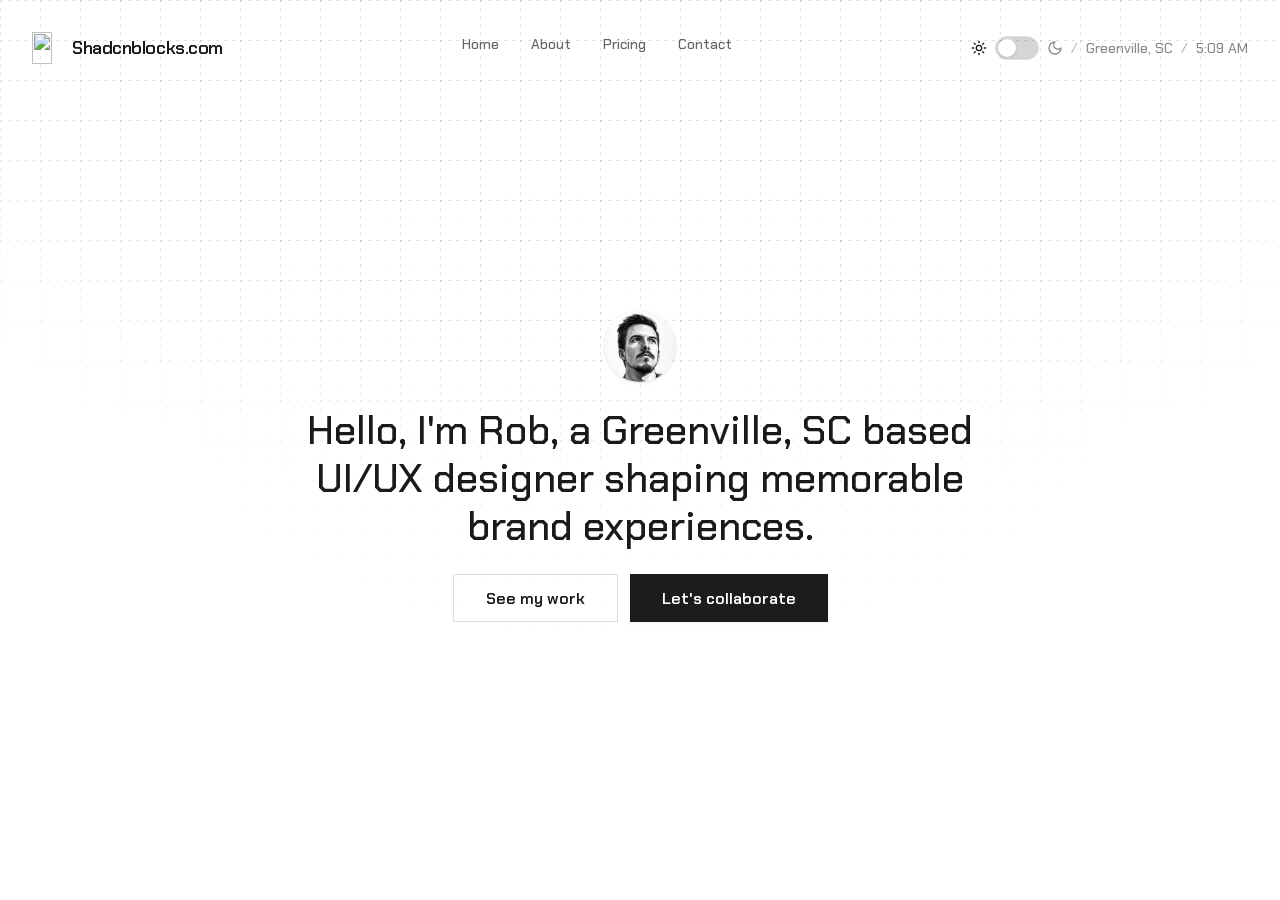
==== index.html @ 364b8870 "Add theme toggle functionality in index.html and site.css: implement JavaScript for theme persistenc" ====
<!DOCTYPE html>
<html lang="en">
  <head>
    <meta charset="UTF-8" />
    <meta name="viewport" content="width=device-width, initial-scale=1.0" />
    <script>
      (function () {
        var k = "kartee-theme";
        var t = localStorage.getItem(k);
        var h = document.documentElement;
        h.classList.remove("light", "dark");
        if (t === "dark") h.classList.add("dark");
        else if (t === "light") h.classList.add("light");
      })();
    </script>
    <title>Hero</title>
    <link rel="preconnect" href="https://fonts.googleapis.com" />
    <link rel="preconnect" href="https://fonts.gstatic.com" crossorigin />
    <link
      href="https://fonts.googleapis.com/css2?family=Chakra+Petch:ital,wght@0,300;0,400;0,500;0,600;0,700;1,300;1,400;1,500;1,600;1,700&family=IBM+Plex+Mono:ital,wght@0,400;0,500;0,600;0,700;1,400;1,500;1,600;1,700&display=swap"
      rel="stylesheet"
    />
    <link rel="stylesheet" href="site.css" />
  </head>
  <body>
    <section class="hero-page">
      <!-- Top fade + dashed grid (BackgroundPattern22) -->
      <div class="bg-pattern-22" aria-hidden="true"></div>
      <div class="pattern-placeholder" aria-hidden="true"></div>

      <header class="nav-section">
        <nav class="navbar-22" aria-label="Main navigation">
          <div class="navbar-inner">
            <a class="navbar-brand" href="/">
              <img
                class="navbar-logo"
                src="https://deifkwefumgah.cloudfront.net/shadcnblocks/block/logos/shadcnblockscom-icon.svg"
                width="32"
                height="32"
                alt=""
              />
              <span class="navbar-title">Shadcnblocks.com</span>
            </a>

            <div class="navbar-links-desktop">
              <a class="nav-link-animated" href="#">
                <span class="nav-link-label">Home</span>
                <span class="nav-link-hover" aria-hidden="true">Home</span>
              </a>
              <a class="nav-link-animated" href="#about">
                <span class="nav-link-label">About</span>
                <span class="nav-link-hover" aria-hidden="true">About</span>
              </a>
              <a class="nav-link-animated" href="#pricing">
                <span class="nav-link-label">Pricing</span>
                <span class="nav-link-hover" aria-hidden="true">Pricing</span>
              </a>
              <a class="nav-link-animated" href="#contact">
                <span class="nav-link-label">Contact</span>
                <span class="nav-link-hover" aria-hidden="true">Contact</span>
              </a>
            </div>

            <div class="navbar-meta" aria-live="polite">
              <div class="theme-toggle" title="Color theme">
                <span class="theme-toggle-icon theme-toggle-sun" aria-hidden="true">
                  <svg xmlns="http://www.w3.org/2000/svg" width="16" height="16" viewBox="0 0 24 24" fill="none" stroke="currentColor" stroke-width="2" stroke-linecap="round" stroke-linejoin="round">
                    <circle cx="12" cy="12" r="4" />
                    <path d="M12 2v2" />
                    <path d="M12 20v2" />
                    <path d="m4.93 4.93 1.41 1.41" />
                    <path d="m17.66 17.66 1.41 1.41" />
                    <path d="M2 12h2" />
                    <path d="M20 12h2" />
                    <path d="m6.34 17.66-1.41 1.41" />
                    <path d="m19.07 4.93-1.41 1.41" />
                  </svg>
                </span>
                <label class="theme-switch">
                  <input type="checkbox" id="theme-toggle-input" role="switch" aria-label="Dark mode" />
                  <span class="theme-switch-track" aria-hidden="true">
                    <span class="theme-switch-thumb"></span>
                  </span>
                </label>
                <span class="theme-toggle-icon theme-toggle-moon" aria-hidden="true">
                  <svg xmlns="http://www.w3.org/2000/svg" width="16" height="16" viewBox="0 0 24 24" fill="none" stroke="currentColor" stroke-width="2" stroke-linecap="round" stroke-linejoin="round">
                    <path d="M12 3a6 6 0 0 0 9 9 9 9 0 1 1-9-9Z" />
                  </svg>
                </span>
              </div>
              <span class="navbar-meta-sep">/</span>
              <span class="font-medium">Greenville, SC</span>
              <span class="navbar-meta-sep">/</span>
              <span class="navbar-meta-time" data-nav-time>—</span>
            </div>

            <button
              type="button"
              class="nav-menu-toggle"
              id="nav-menu-toggle"
              aria-expanded="false"
              aria-controls="nav-mobile-panel"
            >
              <svg xmlns="http://www.w3.org/2000/svg" viewBox="0 0 24 24" fill="none" stroke="currentColor" stroke-width="2" stroke-linecap="round" stroke-linejoin="round" aria-hidden="true">
                <line x1="4" x2="20" y1="12" y2="12" />
                <line x1="4" x2="20" y1="6" y2="6" />
                <line x1="4" x2="20" y1="18" y2="18" />
              </svg>
              <span class="sr-only">Open menu</span>
            </button>
          </div>
        </nav>
      </header>

      <div class="hero-animated">
        <div class="hero-inner">
          <img
            src="images/avatar.jpg"
            alt="avatar"
            class="hero-avatar"
          />
          <h3 class="hero-heading">
            Hello, I'm Rob, a Greenville, SC based UI/UX designer shaping memorable brand experiences.
          </h3>
          <div class="hero-actions">
            <a class="hero-link hero-link-outline" href="https://www.shadcnblocks.com">See my work</a>
            <a class="hero-link" href="https://www.shadcnblocks.com">Let's collaborate</a>
          </div>
        </div>
      </div>
    </section>

    <div
      class="nav-mobile-panel"
      id="nav-mobile-panel"
      role="dialog"
      aria-modal="true"
      aria-label="Menu"
      aria-hidden="true"
    >
      <div class="nav-mobile-panel-wrap">
        <button type="button" class="nav-mobile-close" id="nav-mobile-close" aria-label="Close menu">
          <svg xmlns="http://www.w3.org/2000/svg" width="20" height="20" viewBox="0 0 24 24" fill="none" stroke="currentColor" stroke-width="2" stroke-linecap="round" stroke-linejoin="round" aria-hidden="true">
            <path d="M18 6 6 18" />
            <path d="m6 6 12 12" />
          </svg>
        </button>
        <div class="nav-mobile-inner">
          <a class="nav-mobile-brand" href="/">
            <img
              class="navbar-logo"
              src="https://deifkwefumgah.cloudfront.net/shadcnblocks/block/logos/shadcnblockscom-icon.svg"
              width="32"
              height="32"
              alt=""
            />
            <span>Shadcnblocks.com</span>
          </a>
          <nav class="nav-mobile-links" aria-label="Mobile">
            <a href="#">Home</a>
            <a href="#about">About</a>
            <a href="#pricing">Pricing</a>
            <a href="#contact">Contact</a>
          </nav>
          <div class="nav-mobile-footer">
            <div class="theme-toggle theme-toggle-mobile" title="Color theme">
              <span class="theme-toggle-icon theme-toggle-sun" aria-hidden="true">
                <svg xmlns="http://www.w3.org/2000/svg" width="16" height="16" viewBox="0 0 24 24" fill="none" stroke="currentColor" stroke-width="2" stroke-linecap="round" stroke-linejoin="round">
                  <circle cx="12" cy="12" r="4" />
                  <path d="M12 2v2" />
                  <path d="M12 20v2" />
                  <path d="m4.93 4.93 1.41 1.41" />
                  <path d="m17.66 17.66 1.41 1.41" />
                  <path d="M2 12h2" />
                  <path d="M20 12h2" />
                  <path d="m6.34 17.66-1.41 1.41" />
                  <path d="m19.07 4.93-1.41 1.41" />
                </svg>
              </span>
              <label class="theme-switch">
                <input type="checkbox" id="theme-toggle-input-mobile" role="switch" aria-label="Dark mode" />
                <span class="theme-switch-track" aria-hidden="true">
                  <span class="theme-switch-thumb"></span>
                </span>
              </label>
              <span class="theme-toggle-icon theme-toggle-moon" aria-hidden="true">
                <svg xmlns="http://www.w3.org/2000/svg" width="16" height="16" viewBox="0 0 24 24" fill="none" stroke="currentColor" stroke-width="2" stroke-linecap="round" stroke-linejoin="round">
                  <path d="M12 3a6 6 0 0 0 9 9 9 9 0 1 1-9-9Z" />
                </svg>
              </span>
            </div>
            <div class="font-medium">Greenville, SC</div>
            <div class="navbar-meta-time" data-nav-time>—</div>
          </div>
        </div>
      </div>
    </div>

    <script src="js/theme.js" defer></script>
    <script src="js/nav.js" defer></script>
  </body>
</html>
---- site.css ----
/* Theme (ported from Tailwind/shadcn — plain CSS, no @import tailwind) */
:root {
  --background: oklch(1 0 0);
  --foreground: oklch(0.2178 0 0);
  --card: oklch(1 0 0);
  --card-foreground: oklch(0.2178 0 0);
  --popover: oklch(1 0 0);
  --popover-foreground: oklch(0.2178 0 0);
  --primary: oklch(0.2264 0 0);
  --primary-foreground: oklch(1 0 0);
  --secondary: oklch(1 0 0);
  --secondary-foreground: oklch(0.2264 0 0);
  --muted: oklch(1 0 0);
  --muted-foreground: oklch(0.6334 0 0);
  --accent: oklch(1 0 0);
  --accent-foreground: oklch(0.2264 0 0);
  --destructive: oklch(0.5954 0.2344 23.9586);
  --destructive-foreground: oklch(1 0 0);
  --border: oklch(1 0 0);
  --input: oklch(1 0 0);
  --ring: oklch(0.8109 0 0);
  --chart-1: oklch(0.9667 0.0148 251.1556);
  --chart-2: oklch(0.7422 0.1166 260.2);
  --chart-3: oklch(0.6588 0.1585 264.3926);
  --chart-4: oklch(0.5814 0.1857 265.2966);
  --chart-5: oklch(0.4861 0.2073 266.0672);
  --sidebar: oklch(1 0 0);
  --sidebar-foreground: oklch(0.2178 0 0);
  --sidebar-primary: oklch(0.2264 0 0);
  --sidebar-primary-foreground: oklch(1 0 0);
  --sidebar-accent: oklch(1 0 0);
  --sidebar-accent-foreground: oklch(0.2264 0 0);
  --sidebar-border: oklch(1 0 0);
  --sidebar-ring: oklch(0.8109 0 0);
  --font-sans: "Chakra Petch", ui-sans-serif, sans-serif, system-ui;
  --font-serif: ui-serif, Georgia, Cambria, "Times New Roman", Times, serif;
  --font-mono: "IBM Plex Mono", ui-monospace, monospace;
  --radius: 0rem;
  --shadow-x: 0;
  --shadow-y: 1px;
  --shadow-blur: 3px;
  --shadow-spread: 0px;
  --shadow-opacity: 0.1;
  --shadow-color: oklch(0 0 0);
  --shadow-2xs: 0 1px 3px 0 hsl(0 0% 0% / 0.05);
  --shadow-xs: 0 1px 3px 0 hsl(0 0% 0% / 0.05);
  --shadow-sm: 0 1px 3px 0 hsl(0 0% 0% / 0.1), 0 1px 2px -1px hsl(0 0% 0% / 0.1);
  --shadow: 0 1px 3px 0 hsl(0 0% 0% / 0.1), 0 1px 2px -1px hsl(0 0% 0% / 0.1);
  --shadow-md: 0 1px 3px 0 hsl(0 0% 0% / 0.1), 0 2px 4px -1px hsl(0 0% 0% / 0.1);
  --shadow-lg: 0 1px 3px 0 hsl(0 0% 0% / 0.1), 0 4px 6px -1px hsl(0 0% 0% / 0.1);
  --shadow-xl: 0 1px 3px 0 hsl(0 0% 0% / 0.1), 0 8px 10px -1px hsl(0 0% 0% / 0.1);
  --shadow-2xl: 0 1px 3px 0 hsl(0 0% 0% / 0.25);
  --tracking-normal: 0em;
  --spacing: 0.25rem;
  /* Visible grid / pattern lines (--muted is white in light theme) */
  --pattern-line: color-mix(in oklch, var(--foreground) 14%, transparent);
  --pattern-dot: color-mix(in oklch, var(--foreground) 12%, transparent);
}

.dark,
html.dark {
  --background: oklch(0 0 0);
  --foreground: oklch(1 0 0);
  --card: oklch(0 0 0);
  --card-foreground: oklch(1 0 0);
  --popover: oklch(0 0 0);
  --popover-foreground: oklch(1 0 0);
  --primary: oklch(0.6152 0.1657 26.98);
  --primary-foreground: oklch(0 0 0);
  --secondary: oklch(0.6152 0.1657 26.98);
  --secondary-foreground: oklch(0 0 0);
  --muted: oklch(0.2246 0.0094 107.1335);
  --muted-foreground: oklch(1 0 0);
  --accent: oklch(0.6152 0.1657 26.98);
  --accent-foreground: oklch(0 0 0);
  --destructive: oklch(0.6152 0.1657 26.98);
  --destructive-foreground: oklch(0 0 0);
  --border: oklch(0.252 0 0);
  --input: oklch(0 0 0);
  --ring: oklch(0.6152 0.1657 26.98);
  --chart-1: oklch(0.7152 0.1485 58.8324);
  --chart-2: oklch(0.8299 0.1718 107.4066);
  --chart-3: oklch(0.5798 0.1829 259.5141);
  --chart-4: oklch(0.4962 0.2332 288.0574);
  --chart-5: oklch(0.6152 0.1657 26.98);
  --sidebar: oklch(0 0 0);
  --sidebar-foreground: oklch(1 0 0);
  --sidebar-primary: oklch(0.6152 0.1657 26.98);
  --sidebar-primary-foreground: oklch(1 0 0);
  --sidebar-accent: oklch(0.6152 0.1657 26.98);
  --sidebar-accent-foreground: oklch(0 0 0);
  --sidebar-border: oklch(0 0 0);
  --sidebar-ring: oklch(0.6152 0.1657 26.98);
  --pattern-line: color-mix(in oklch, var(--foreground) 18%, transparent);
  --pattern-dot: color-mix(in oklch, var(--foreground) 12%, transparent);
}

@media (prefers-color-scheme: dark) {
  html:not(.light) {
    --background: oklch(0 0 0);
    --foreground: oklch(1 0 0);
    --card: oklch(0 0 0);
    --card-foreground: oklch(1 0 0);
    --popover: oklch(0 0 0);
    --popover-foreground: oklch(1 0 0);
    --primary: oklch(0.6152 0.1657 26.98);
    --primary-foreground: oklch(0 0 0);
    --secondary: oklch(0.6152 0.1657 26.98);
    --secondary-foreground: oklch(0 0 0);
    --muted: oklch(0.2246 0.0094 107.1335);
    --muted-foreground: oklch(1 0 0);
    --accent: oklch(0.6152 0.1657 26.98);
    --accent-foreground: oklch(0 0 0);
    --destructive: oklch(0.6152 0.1657 26.98);
    --destructive-foreground: oklch(0 0 0);
    --border: oklch(0.252 0 0);
    --input: oklch(0 0 0);
    --ring: oklch(0.6152 0.1657 26.98);
    --chart-1: oklch(0.7152 0.1485 58.8324);
    --chart-2: oklch(0.8299 0.1718 107.4066);
    --chart-3: oklch(0.5798 0.1829 259.5141);
    --chart-4: oklch(0.4962 0.2332 288.0574);
    --chart-5: oklch(0.6152 0.1657 26.98);
    --sidebar: oklch(0 0 0);
    --sidebar-foreground: oklch(1 0 0);
    --sidebar-primary: oklch(0.6152 0.1657 26.98);
    --sidebar-primary-foreground: oklch(1 0 0);
    --sidebar-accent: oklch(0.6152 0.1657 26.98);
    --sidebar-accent-foreground: oklch(0 0 0);
    --sidebar-border: oklch(0 0 0);
    --sidebar-ring: oklch(0.6152 0.1657 26.98);
    --pattern-line: color-mix(in oklch, var(--foreground) 18%, transparent);
    --pattern-dot: color-mix(in oklch, var(--foreground) 12%, transparent);
  }
}

/* @layer base equivalent */
*,
*::before,
*::after {
  margin: 0;
  padding: 0;
  box-sizing: border-box;
  border-color: var(--border);
}

*:focus-visible {
  outline: 2px solid color-mix(in oklch, var(--ring) 50%, transparent);
  outline-offset: 2px;
}

html {
  color-scheme: light dark;
}

body {
  font-family: var(--font-sans);
  letter-spacing: var(--tracking-normal);
  background: var(--background);
  color: var(--foreground);
  min-height: 100vh;
}

/* Navbar22 — static port */
.nav-section {
  position: relative;
  z-index: 3;
  width: 100%;
  padding: 1rem 0;
}

.navbar-22 {
  width: 100%;
}

.navbar-inner {
  max-width: 80rem;
  margin-left: auto;
  margin-right: auto;
  padding-left: 1rem;
  padding-right: 1rem;
  display: flex;
  height: 4rem;
  align-items: center;
  justify-content: space-between;
}

@media (min-width: 640px) {
  .navbar-inner {
    padding-left: 1.5rem;
    padding-right: 1.5rem;
  }
}

@media (min-width: 1024px) {
  .navbar-inner {
    padding-left: 2rem;
    padding-right: 2rem;
  }
}

.navbar-brand {
  display: flex;
  align-items: center;
  gap: 0.5rem;
  text-decoration: none;
  color: inherit;
}

.navbar-logo {
  max-height: 2rem;
  width: auto;
  display: block;
}

.dark .navbar-logo,
html.dark .navbar-logo {
  filter: invert(1);
}

@media (prefers-color-scheme: dark) {
  html:not(.light) .navbar-logo {
    filter: invert(1);
  }
}

.navbar-title {
  font-size: 1.125rem;
  font-weight: 600;
  letter-spacing: -0.025em;
}

.navbar-links-desktop {
  display: none;
  align-items: center;
  gap: 2rem;
}

@media (min-width: 768px) {
  .navbar-links-desktop {
    display: flex;
  }
}

.nav-link-animated {
  position: relative;
  display: inline-block;
  /* Taller clip box so a thick underline isn’t clipped by overflow */
  height: 2rem;
  overflow: hidden;
  font-size: 0.875rem;
  font-weight: 500;
  line-height: 1.5rem;
  /* Clear idle vs hover on any background */
  color: color-mix(in oklch, var(--foreground) 68%, transparent);
  text-decoration: none;
}

.nav-link-animated:hover,
.nav-link-animated:focus-visible {
  color: var(--foreground);
}

.nav-link-label {
  display: block;
  transition: transform 0.3s ease;
}

.nav-link-hover {
  position: absolute;
  left: 0;
  top: 0;
  width: 100%;
  display: block;
  color: var(--foreground);
  line-height: 1.5rem;
  /* Strong underline: thick + full-opacity accent (reads on dark + grid) */
  border-bottom: 3px solid var(--primary);
  padding-bottom: 0.125rem;
  transform: translateY(100%);
  transition: transform 0.3s ease;
}

.nav-link-animated:hover .nav-link-label,
.nav-link-animated:focus-visible .nav-link-label {
  transform: translateY(-100%);
}

.nav-link-animated:hover .nav-link-hover,
.nav-link-animated:focus-visible .nav-link-hover {
  transform: translateY(0);
}

.navbar-meta {
  display: none;
  align-items: center;
  gap: 0.5rem;
  font-size: 0.875rem;
  color: var(--muted-foreground);
}

@media (min-width: 1024px) {
  .navbar-meta {
    display: flex;
  }
}

.navbar-meta-sep {
  color: var(--muted-foreground);
  opacity: 0.7;
}

.navbar-meta-time {
  font-weight: 500;
  color: var(--muted-foreground);
}

/* Theme toggle: mirrors shadcn "Theme Toggle with Icons" (flex gap-2, size-4, moon text-muted-foreground) */
.theme-toggle {
  display: inline-flex;
  align-items: center;
  gap: 0.5rem; /* gap-2 */
}

.theme-toggle-mobile {
  justify-content: center;
  margin-bottom: 0.75rem;
}

.theme-toggle-icon {
  display: inline-flex;
  flex-shrink: 0;
  width: 1rem; /* size-4 */
  height: 1rem;
  color: var(--foreground);
}

.theme-toggle-icon svg {
  display: block;
  width: 100%;
  height: 100%;
}

.theme-toggle-sun {
  color: var(--foreground);
}

.theme-toggle-moon {
  color: var(--muted-foreground);
}

.theme-switch {
  position: relative;
  display: inline-flex;
  cursor: pointer;
}

.theme-switch input {
  position: absolute;
  width: 1px;
  height: 1px;
  padding: 0;
  margin: -1px;
  overflow: hidden;
  clip: rect(0, 0, 0, 0);
  white-space: nowrap;
  border: 0;
}

.theme-switch input:focus-visible + .theme-switch-track {
  outline: 2px solid color-mix(in oklch, var(--ring) 50%, transparent);
  outline-offset: 2px;
}

.theme-switch-track {
  display: block;
  width: 2.75rem;
  height: 1.5rem;
  border-radius: 9999px;
  background: color-mix(in oklch, var(--foreground) 18%, transparent);
  border: 1px solid color-mix(in oklch, var(--ring) 50%, var(--border));
  transition: background 0.15s ease;
  position: relative;
}

.theme-switch-thumb {
  position: absolute;
  top: 2px;
  left: 2px;
  width: calc(1.5rem - 6px);
  height: calc(1.5rem - 6px);
  border-radius: 9999px;
  background: var(--background);
  box-shadow: var(--shadow-sm);
  transition: transform 0.15s ease;
}

.theme-switch input:checked + .theme-switch-track {
  background: color-mix(in oklch, var(--primary) 55%, var(--foreground));
}

.theme-switch input:checked + .theme-switch-track .theme-switch-thumb {
  transform: translateX(1.25rem);
}

.nav-menu-toggle {
  display: inline-flex;
  align-items: center;
  justify-content: center;
  width: 2.5rem;
  height: 2.5rem;
  padding: 0;
  border: 1px solid color-mix(in oklch, var(--ring) 55%, var(--border));
  background: transparent;
  color: var(--muted-foreground);
  cursor: pointer;
  border-radius: var(--radius);
  transition:
    background 0.15s ease,
    color 0.15s ease;
}

.nav-menu-toggle:hover {
  background: color-mix(in oklch, var(--foreground) 6%, transparent);
  color: var(--foreground);
}

@media (min-width: 768px) {
  .nav-menu-toggle {
    display: none;
  }
}

.nav-menu-toggle svg {
  width: 1.25rem;
  height: 1.25rem;
}

/* Mobile sheet (full viewport, slides from top) */
.nav-mobile-panel {
  position: fixed;
  inset: 0;
  z-index: 100;
  display: flex;
  flex-direction: column;
  background: var(--background);
  color: var(--foreground);
  transform: translateY(-100%);
  transition: transform 0.35s cubic-bezier(0.16, 1, 0.3, 1);
  overflow: auto;
  visibility: hidden;
  pointer-events: none;
}

.nav-mobile-panel.is-open {
  transform: translateY(0);
  visibility: visible;
  pointer-events: auto;
}

body.nav-mobile-open {
  overflow: hidden;
}

.nav-mobile-inner {
  padding: 1rem;
  display: flex;
  flex-direction: column;
  gap: 1.5rem;
}

.nav-mobile-brand {
  display: flex;
  align-items: center;
  gap: 0.5rem;
  margin-left: 0.75rem;
  text-decoration: none;
  color: var(--foreground);
  font-size: 1.125rem;
  font-weight: 600;
  letter-spacing: -0.025em;
}

.nav-mobile-links {
  display: flex;
  flex-direction: column;
  gap: 0.25rem;
}

.nav-mobile-links a {
  display: block;
  padding: 0.5rem 1rem;
  border-radius: var(--radius);
  font-size: 1.125rem;
  font-weight: 500;
  color: var(--muted-foreground);
  text-decoration: none;
  transition:
    background 0.15s ease,
    color 0.15s ease;
}

.nav-mobile-links a:hover {
  background: color-mix(in oklch, var(--foreground) 6%, transparent);
  color: var(--foreground);
}

.nav-mobile-footer {
  border-top: 1px solid color-mix(in oklch, var(--ring) 40%, var(--border));
  padding-top: 1.5rem;
  text-align: center;
  font-size: 0.875rem;
  color: var(--muted-foreground);
}

.nav-mobile-footer .navbar-meta-time {
  margin-top: 0.25rem;
}

.nav-mobile-close {
  position: absolute;
  top: 1rem;
  right: 1rem;
  width: 2.5rem;
  height: 2.5rem;
  display: inline-flex;
  align-items: center;
  justify-content: center;
  border: 1px solid color-mix(in oklch, var(--ring) 55%, var(--border));
  background: transparent;
  color: var(--muted-foreground);
  cursor: pointer;
  border-radius: var(--radius);
}

.nav-mobile-panel-wrap {
  position: relative;
  padding-top: 3rem;
}

.sr-only {
  position: absolute;
  width: 1px;
  height: 1px;
  padding: 0;
  margin: -1px;
  overflow: hidden;
  clip: rect(0, 0, 0, 0);
  white-space: nowrap;
  border: 0;
}

.font-medium {
  font-weight: 500;
}

/* BackgroundPattern22 — dashed grid + top radial fade */
.hero-page {
  position: relative;
  display: flex;
  min-height: 100vh;
  width: 100%;
  flex-direction: column;
  align-items: stretch;
  justify-content: flex-start;
  overflow: hidden;
}

.bg-pattern-22 {
  position: absolute;
  inset: 0;
  z-index: 0;
  background-image:
    linear-gradient(to right, var(--pattern-line) 1px, transparent 1px),
    linear-gradient(to bottom, var(--pattern-line) 1px, transparent 1px);
  background-size: 20px 20px;
  background-position:
    0 0,
    0 0;
  mask-image:
    repeating-linear-gradient(
      to right,
      black 0px,
      black 3px,
      transparent 3px,
      transparent 8px
    ),
    repeating-linear-gradient(
      to bottom,
      black 0px,
      black 3px,
      transparent 3px,
      transparent 8px
    ),
    radial-gradient(ellipse 70% 60% at 50% 0%, #000 60%, transparent 100%);
  -webkit-mask-image:
    repeating-linear-gradient(
      to right,
      black 0px,
      black 3px,
      transparent 3px,
      transparent 8px
    ),
    repeating-linear-gradient(
      to bottom,
      black 0px,
      black 3px,
      transparent 3px,
      transparent 8px
    ),
    radial-gradient(ellipse 70% 60% at 50% 0%, #000 60%, transparent 100%);
  mask-composite: intersect;
  -webkit-mask-composite: source-in;
}

.pattern-placeholder {
  position: absolute;
  inset: 0;
  z-index: 1;
  pointer-events: none;
  background-image: radial-gradient(
    circle at 1px 1px,
    var(--pattern-dot) 1px,
    transparent 0
  );
  background-size: 24px 24px;
  opacity: 0.28;
  mask-image: radial-gradient(ellipse 75% 55% at 50% 45%, #000 20%, transparent 70%);
  -webkit-mask-image: radial-gradient(ellipse 75% 55% at 50% 45%, #000 20%, transparent 70%);
}

.hero-animated {
  position: relative;
  z-index: 2;
  flex: 1;
  display: flex;
  flex-direction: column;
  align-items: center;
  justify-content: center;
  width: 100%;
  min-height: 0;
  padding: 64px 0 128px;
}

.hero-inner {
  max-width: 900px;
  margin: 0 auto;
  padding: 0 24px;
  display: flex;
  flex-direction: column;
  align-items: center;
  gap: calc(var(--spacing) * 6);
  text-align: center;
}

.hero-avatar {
  width: 64px;
  height: 64px;
  border-radius: 9999px;
  object-fit: cover;
  box-shadow: var(--shadow-sm);
  animation: fade-scale 2.2s cubic-bezier(0.16, 1, 0.3, 1) forwards;
  opacity: 0;
  transform: scale(0.6);
}

.hero-heading {
  font-size: 32px;
  font-weight: 500;
  line-height: 1.2;
  max-width: 720px;
  color: var(--foreground);
  animation: slide-up 1.5s cubic-bezier(0.16, 1, 0.3, 1) forwards;
  opacity: 0;
  transform: translateY(100px);
}

.hero-actions {
  display: flex;
  align-items: center;
  gap: calc(var(--spacing) * 3);
}

.hero-link {
  display: inline-flex;
  align-items: center;
  justify-content: center;
  height: 48px;
  padding: 0 32px;
  border-radius: var(--radius);
  background: var(--primary);
  color: var(--primary-foreground);
  text-decoration: none;
  font-weight: 600;
  overflow: hidden;
  position: relative;
  box-shadow: var(--shadow-xs);
  animation: button-rise 1.5s cubic-bezier(0.16, 1, 0.3, 1) forwards;
  opacity: 0;
  transform: translateY(100px);
  animation-delay: 0.7s;
}

.hero-link-outline {
  background: transparent;
  color: var(--foreground);
  border: 1px solid color-mix(in oklch, var(--ring) 55%, var(--border));
  box-shadow: none;
  animation-delay: 0.4s;
}

.hero-link::before,
.hero-link::after {
  content: attr(href);
  position: absolute;
  opacity: 0;
}

.hero-link span {
  display: block;
}

.hero-link:hover {
  background: color-mix(in oklch, var(--primary) 88%, var(--foreground));
}

.hero-link-outline:hover {
  background: color-mix(in oklch, var(--foreground) 8%, transparent);
}

@keyframes fade-scale {
  to {
    opacity: 1;
    transform: scale(1);
  }
}

@keyframes slide-up {
  to {
    opacity: 1;
    transform: translateY(0);
  }
}

@keyframes button-rise {
  to {
    opacity: 1;
    transform: translateY(0);
  }
}

@media (min-width: 1024px) {
  .hero-heading {
    font-size: 40px;
  }
  .hero-avatar {
    width: 72px;
    height: 72px;
  }
}

@media (max-width: 640px) {
  .hero-actions {
    flex-direction: column;
  }
  .hero-link,
  .hero-link-outline {
    width: 100%;
  }
}
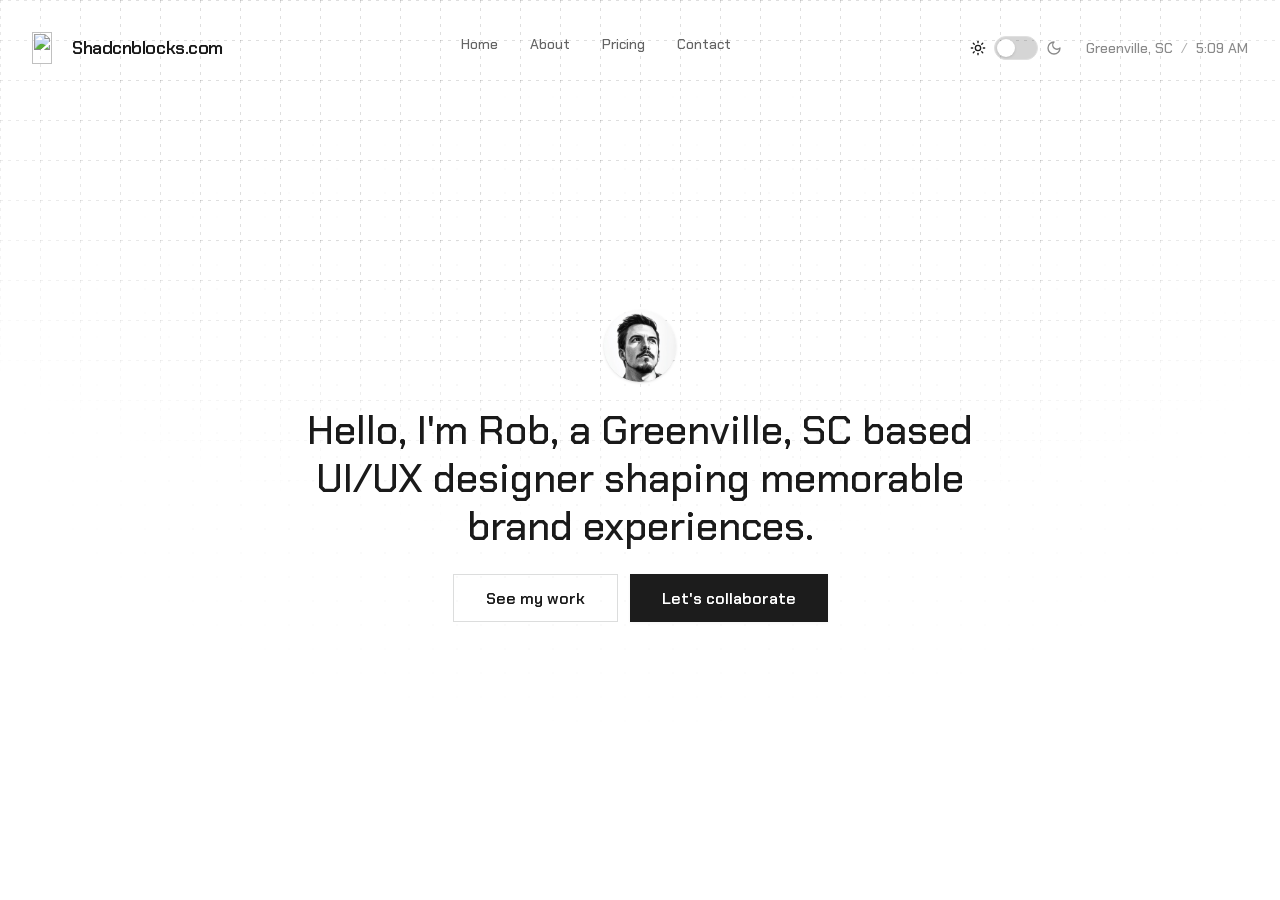
==== commit a0e8f39f: "Remove separator from navbar and adjust spacing in site.css: streamline layout by eliminating unnece" ====
--- a/index.html
+++ b/index.html
@@ -88,7 +88,6 @@
                   </svg>
                 </span>
               </div>
-              <span class="navbar-meta-sep">/</span>
               <span class="font-medium">Greenville, SC</span>
               <span class="navbar-meta-sep">/</span>
               <span class="navbar-meta-time" data-nav-time>—</span>
--- a/site.css
+++ b/site.css
@@ -294,9 +294,22 @@
 .navbar-meta {
   display: none;
   align-items: center;
-  gap: 0.5rem;
+  gap: 0;
   font-size: 0.875rem;
   color: var(--muted-foreground);
+}
+
+/* 24px between theme toggle and Greenville */
+.navbar-meta .theme-toggle {
+  margin-inline-end: 24px;
+}
+
+.navbar-meta > .font-medium {
+  margin-inline-end: 0.5rem;
+}
+
+.navbar-meta > .navbar-meta-sep {
+  margin-inline-end: 0.5rem;
 }
 
 @media (min-width: 1024px) {
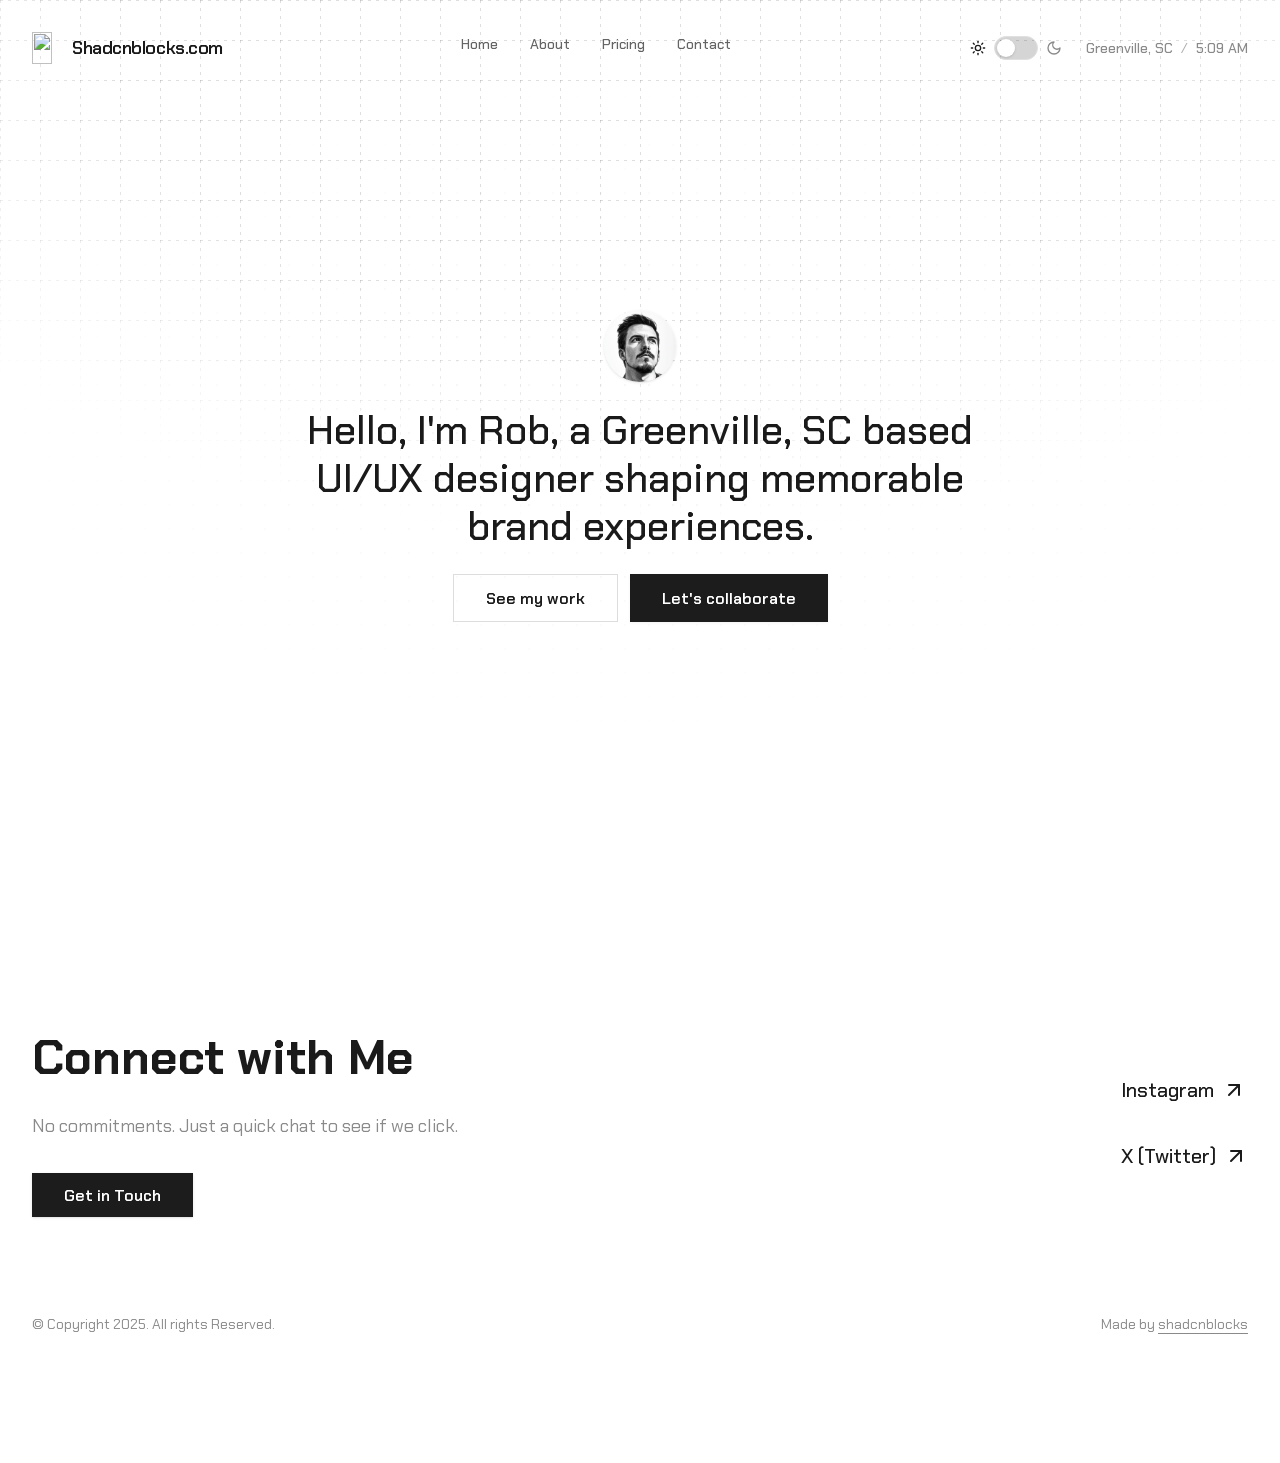
==== commit f5217ace: "Add footer section and main content wrapper in index.html and site.css: introduce a new footer with " ====
--- a/index.html
+++ b/index.html
@@ -23,6 +23,7 @@
     <link rel="stylesheet" href="site.css" />
   </head>
   <body>
+    <main class="page-main" id="main-content">
     <section class="hero-page">
       <!-- Top fade + dashed grid (BackgroundPattern22) -->
       <div class="bg-pattern-22" aria-hidden="true"></div>
@@ -128,6 +129,60 @@
         </div>
       </div>
     </section>
+    </main>
+
+    <!-- Footer27 — copy includes/footer.html on new pages + link site.css -->
+    <footer class="footer-27" id="contact">
+      <div class="site-container">
+        <div class="footer-27-top">
+          <div class="footer-27-col footer-27-col-main">
+            <div class="footer-27-intro">
+              <h2 class="footer-27-heading">Connect with Me</h2>
+              <p class="footer-27-lede">
+                No commitments. Just a quick chat to see if we click.
+              </p>
+            </div>
+            <a class="btn btn-lg footer-27-cta" href="mailto:hello@robertgermaine.me">Get in Touch</a>
+          </div>
+          <div class="footer-27-col footer-27-col-social" aria-label="Social links">
+            <ul class="footer-27-social-list">
+              <li>
+                <a class="footer-27-social-link" href="#" target="_blank" rel="noopener noreferrer">
+                  <span class="footer-27-social-name">Instagram</span>
+                  <span class="footer-27-social-icon" aria-hidden="true">
+                    <svg xmlns="http://www.w3.org/2000/svg" width="24" height="24" viewBox="0 0 24 24" fill="none" stroke="currentColor" stroke-width="2" stroke-linecap="round" stroke-linejoin="round">
+                      <path d="M7 7h10v10" />
+                      <path d="M7 17 17 7" />
+                    </svg>
+                  </span>
+                </a>
+              </li>
+              <li>
+                <a class="footer-27-social-link" href="#" target="_blank" rel="noopener noreferrer">
+                  <span class="footer-27-social-name">X (Twitter)</span>
+                  <span class="footer-27-social-icon" aria-hidden="true">
+                    <svg xmlns="http://www.w3.org/2000/svg" width="24" height="24" viewBox="0 0 24 24" fill="none" stroke="currentColor" stroke-width="2" stroke-linecap="round" stroke-linejoin="round">
+                      <path d="M7 7h10v10" />
+                      <path d="M7 17 17 7" />
+                    </svg>
+                  </span>
+                </a>
+              </li>
+            </ul>
+          </div>
+        </div>
+
+        <div class="footer-27-sep" role="separator"></div>
+
+        <div class="footer-27-bottom">
+          <p class="footer-27-copy">© Copyright 2025. All rights Reserved.</p>
+          <p class="footer-27-credit">
+            Made by
+            <a class="footer-27-credit-link" href="https://x.com/shadcnblocks" target="_blank" rel="noopener noreferrer">shadcnblocks</a>
+          </p>
+        </div>
+      </div>
+    </footer>
 
     <div
       class="nav-mobile-panel"
--- a/site.css
+++ b/site.css
@@ -159,6 +159,14 @@
   background: var(--background);
   color: var(--foreground);
   min-height: 100vh;
+  display: flex;
+  flex-direction: column;
+}
+
+/* Sticky footer: main grows; footer stays at bottom on short pages */
+.page-main {
+  flex: 1 0 auto;
+  width: 100%;
 }
 
 /* Navbar22 — static port */
@@ -781,3 +789,245 @@
     width: 100%;
   }
 }
+
+/* -------------------------------------------------------------------------- */
+/* Site container (shared: footer, future sections) — matches .navbar-inner */
+/* -------------------------------------------------------------------------- */
+.site-container {
+  max-width: 80rem;
+  margin-left: auto;
+  margin-right: auto;
+  padding-left: 1rem;
+  padding-right: 1rem;
+}
+
+@media (min-width: 640px) {
+  .site-container {
+    padding-left: 1.5rem;
+    padding-right: 1.5rem;
+  }
+}
+
+@media (min-width: 1024px) {
+  .site-container {
+    padding-left: 2rem;
+    padding-right: 2rem;
+  }
+}
+
+/* -------------------------------------------------------------------------- */
+/* Footer27 — static port (framer-motion → CSS transitions; include on all pages) */
+/* -------------------------------------------------------------------------- */
+.footer-27 {
+  flex-shrink: 0;
+  width: 100%;
+  padding: 8rem 0; /* py-32 */
+  background: var(--background);
+  color: var(--foreground);
+}
+
+.footer-27-top {
+  display: flex;
+  flex-direction: column;
+  justify-content: space-between;
+  gap: 2rem;
+}
+
+@media (min-width: 768px) {
+  .footer-27-top {
+    flex-direction: row;
+    align-items: center;
+  }
+}
+
+.footer-27-col-main {
+  display: flex;
+  flex-direction: column;
+  gap: 2rem; /* space-y-8 */
+}
+
+.footer-27-intro {
+  display: flex;
+  flex-direction: column;
+  gap: 1.5rem; /* space-y-6 */
+}
+
+.footer-27-heading {
+  font-size: 2.25rem; /* text-4xl */
+  line-height: 1.25;
+  font-weight: 700;
+  color: var(--foreground);
+}
+
+@media (min-width: 1024px) {
+  .footer-27-heading {
+    font-size: 3rem; /* lg:text-5xl */
+  }
+}
+
+.footer-27-lede {
+  max-width: 28rem; /* max-w-md */
+  font-size: 1.125rem; /* text-lg */
+  line-height: 1.625; /* leading-relaxed */
+  color: var(--muted-foreground);
+}
+
+/* Primary button (shadcn Button size="lg") */
+.btn {
+  display: inline-flex;
+  align-items: center;
+  justify-content: center;
+  font-weight: 600;
+  text-decoration: none;
+  border-radius: var(--radius);
+  font-family: inherit;
+  cursor: pointer;
+  border: none;
+  transition:
+    background 0.15s ease,
+    color 0.15s ease,
+    transform 0.15s ease;
+}
+
+.btn:focus-visible {
+  outline: 2px solid color-mix(in oklch, var(--ring) 50%, transparent);
+  outline-offset: 2px;
+}
+
+.btn-lg {
+  min-height: 2.75rem; /* h-11 */
+  padding: 0 2rem;
+  font-size: 1rem;
+}
+
+.footer-27-cta {
+  align-self: flex-start;
+  background: var(--primary);
+  color: var(--primary-foreground);
+  box-shadow: var(--shadow-sm);
+}
+
+.footer-27-cta:hover {
+  background: color-mix(in oklch, var(--primary) 88%, var(--foreground));
+}
+
+.footer-27-col-social {
+  margin-top: 0.25rem; /* mt-5 approx */
+}
+
+@media (min-width: 768px) {
+  .footer-27-col-social {
+    margin-top: 0;
+  }
+}
+
+.footer-27-social-list {
+  list-style: none;
+  margin: 0;
+  padding: 0;
+  display: flex;
+  flex-direction: column;
+  gap: 1.5rem; /* space-y-6 */
+}
+
+.footer-27-social-link {
+  display: inline-flex;
+  align-items: center;
+  gap: 0.5rem;
+  padding: 0.5rem 0;
+  color: var(--foreground);
+  text-decoration: none;
+  transition:
+    color 0.15s ease,
+    transform 0.2s cubic-bezier(0.34, 1.56, 0.64, 1);
+}
+
+.footer-27-social-link:hover {
+  color: color-mix(in oklch, var(--foreground) 80%, transparent);
+  transform: translateX(4px);
+}
+
+.footer-27-social-name {
+  font-size: 1.25rem; /* text-xl */
+  font-weight: 500;
+}
+
+.footer-27-social-icon {
+  display: inline-flex;
+  flex-shrink: 0;
+}
+
+.footer-27-social-icon svg {
+  display: block;
+  width: 1.5rem;
+  height: 1.5rem;
+  transition: transform 0.2s cubic-bezier(0.34, 1.56, 0.64, 1);
+}
+
+.footer-27-social-link:hover .footer-27-social-icon svg {
+  transform: translate(2px, -2px);
+}
+
+.footer-27-sep {
+  margin-top: 4rem; /* mt-16 */
+  margin-bottom: 2rem; /* mb-8 */
+  height: 1px;
+  background: var(--border);
+  border: 0;
+}
+
+.footer-27-bottom {
+  display: flex;
+  flex-direction: column;
+  align-items: flex-start;
+  justify-content: space-between;
+  gap: 1rem;
+}
+
+@media (min-width: 640px) {
+  .footer-27-bottom {
+    flex-direction: row;
+    align-items: center;
+  }
+}
+
+.footer-27-copy,
+.footer-27-credit {
+  margin: 0;
+  font-size: 0.875rem;
+  line-height: 1.5;
+  color: var(--muted-foreground);
+}
+
+.footer-27-credit-link {
+  color: inherit;
+  text-decoration: underline;
+  text-underline-offset: 4px;
+  transition: color 0.15s ease, transform 0.2s cubic-bezier(0.34, 1.56, 0.64, 1);
+  display: inline-block;
+}
+
+.footer-27-credit-link:hover {
+  color: var(--foreground);
+  transform: scale(1.05);
+}
+
+@media (prefers-reduced-motion: reduce) {
+  .footer-27-social-link,
+  .footer-27-social-icon svg,
+  .footer-27-credit-link {
+    transition: none;
+  }
+
+  .footer-27-social-link:hover {
+    transform: none;
+  }
+
+  .footer-27-social-link:hover .footer-27-social-icon svg {
+    transform: none;
+  }
+
+  .footer-27-credit-link:hover {
+    transform: none;
+  }
+}
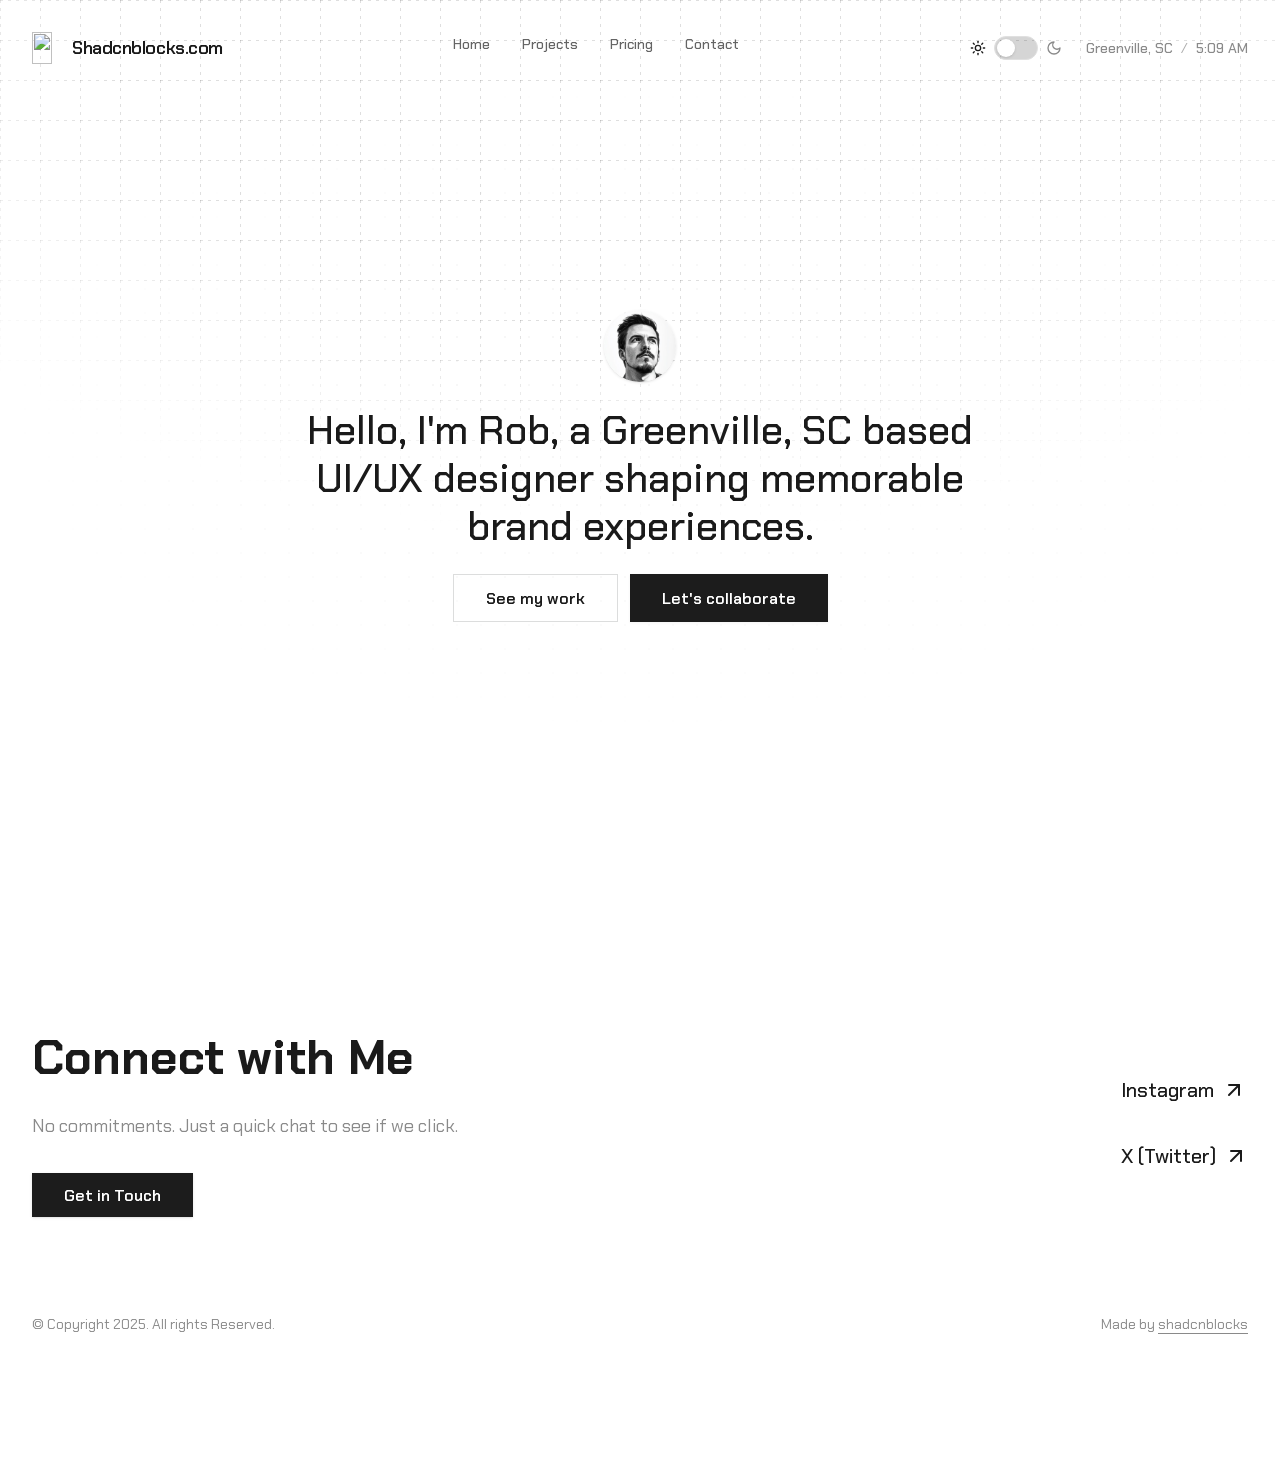
==== commit d2051e25: "Update footer styles and improve layout in site.css: enhance footer appearance with new styles, adju" ====
--- a/index.html
+++ b/index.html
@@ -48,9 +48,9 @@
                 <span class="nav-link-label">Home</span>
                 <span class="nav-link-hover" aria-hidden="true">Home</span>
               </a>
-              <a class="nav-link-animated" href="#about">
-                <span class="nav-link-label">About</span>
-                <span class="nav-link-hover" aria-hidden="true">About</span>
+              <a class="nav-link-animated" href="#projects">
+                <span class="nav-link-label">Projects</span>
+                <span class="nav-link-hover" aria-hidden="true">Projects</span>
               </a>
               <a class="nav-link-animated" href="#pricing">
                 <span class="nav-link-label">Pricing</span>
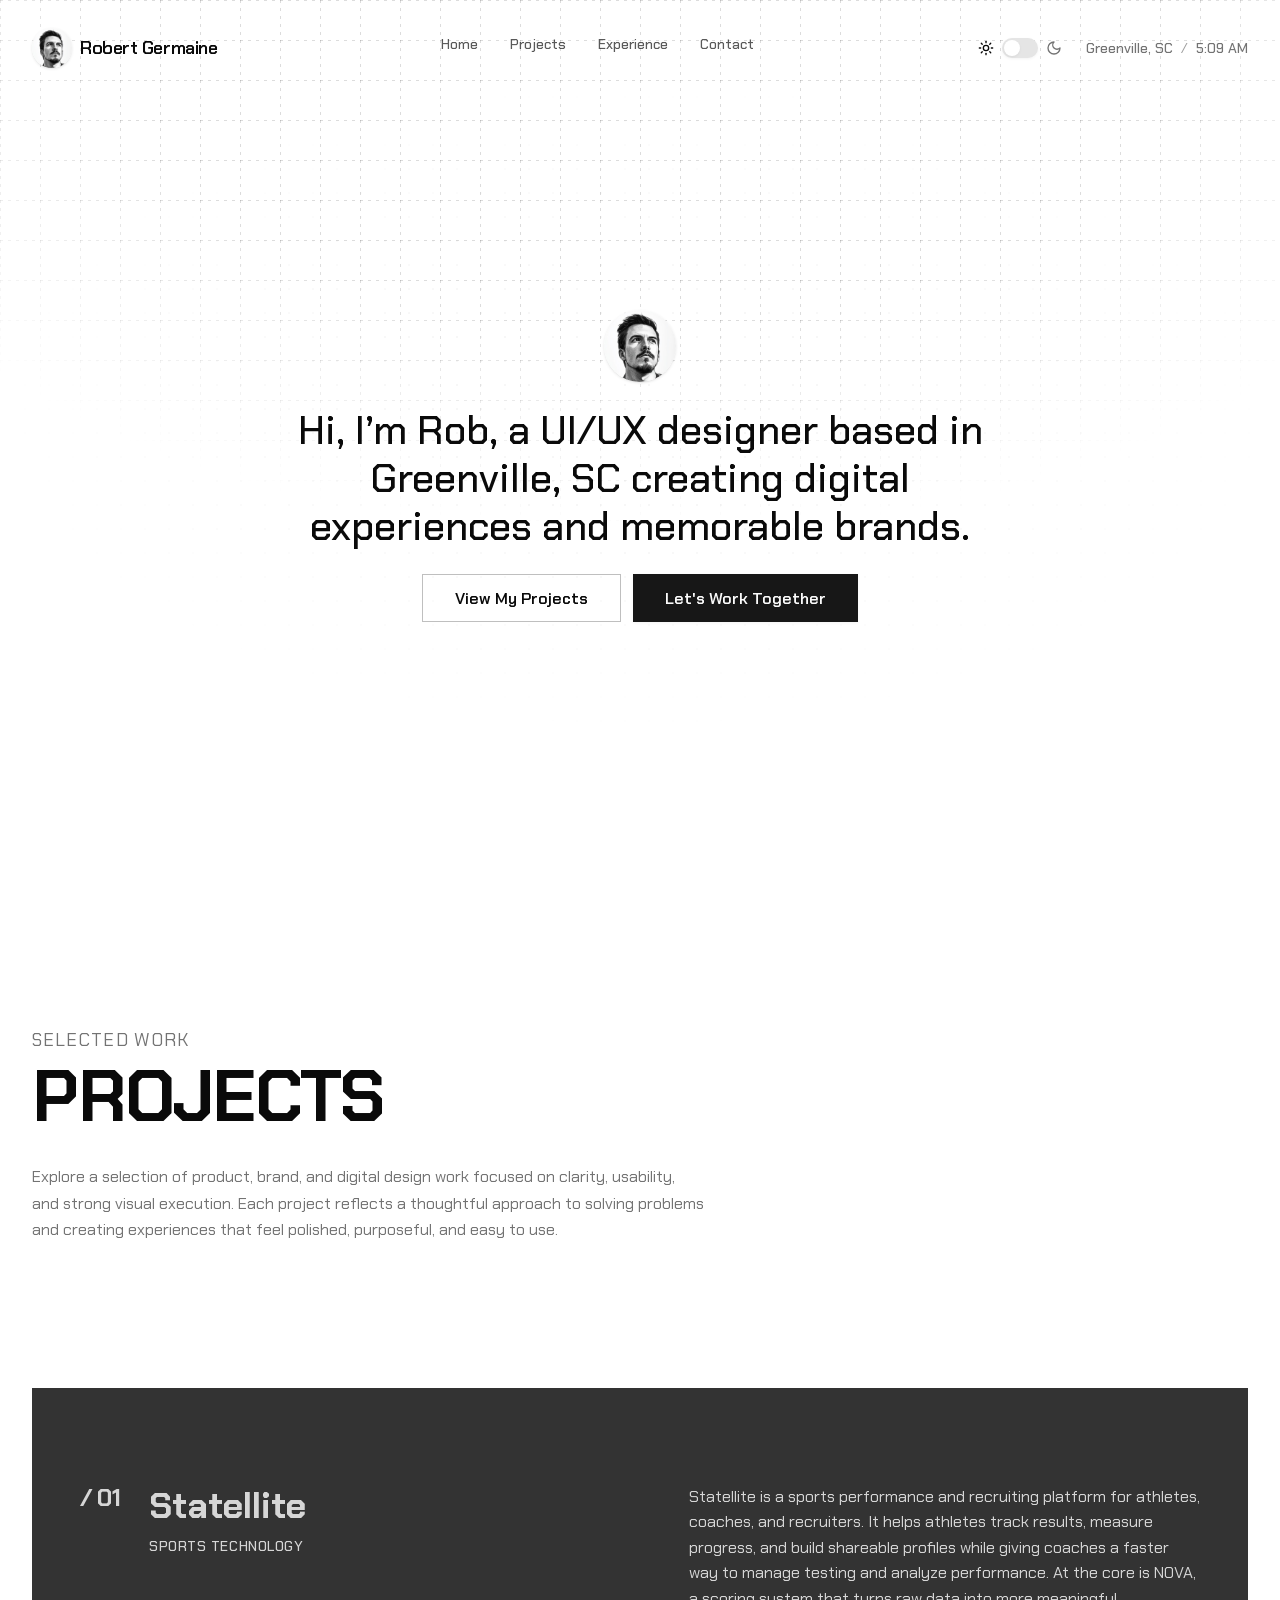
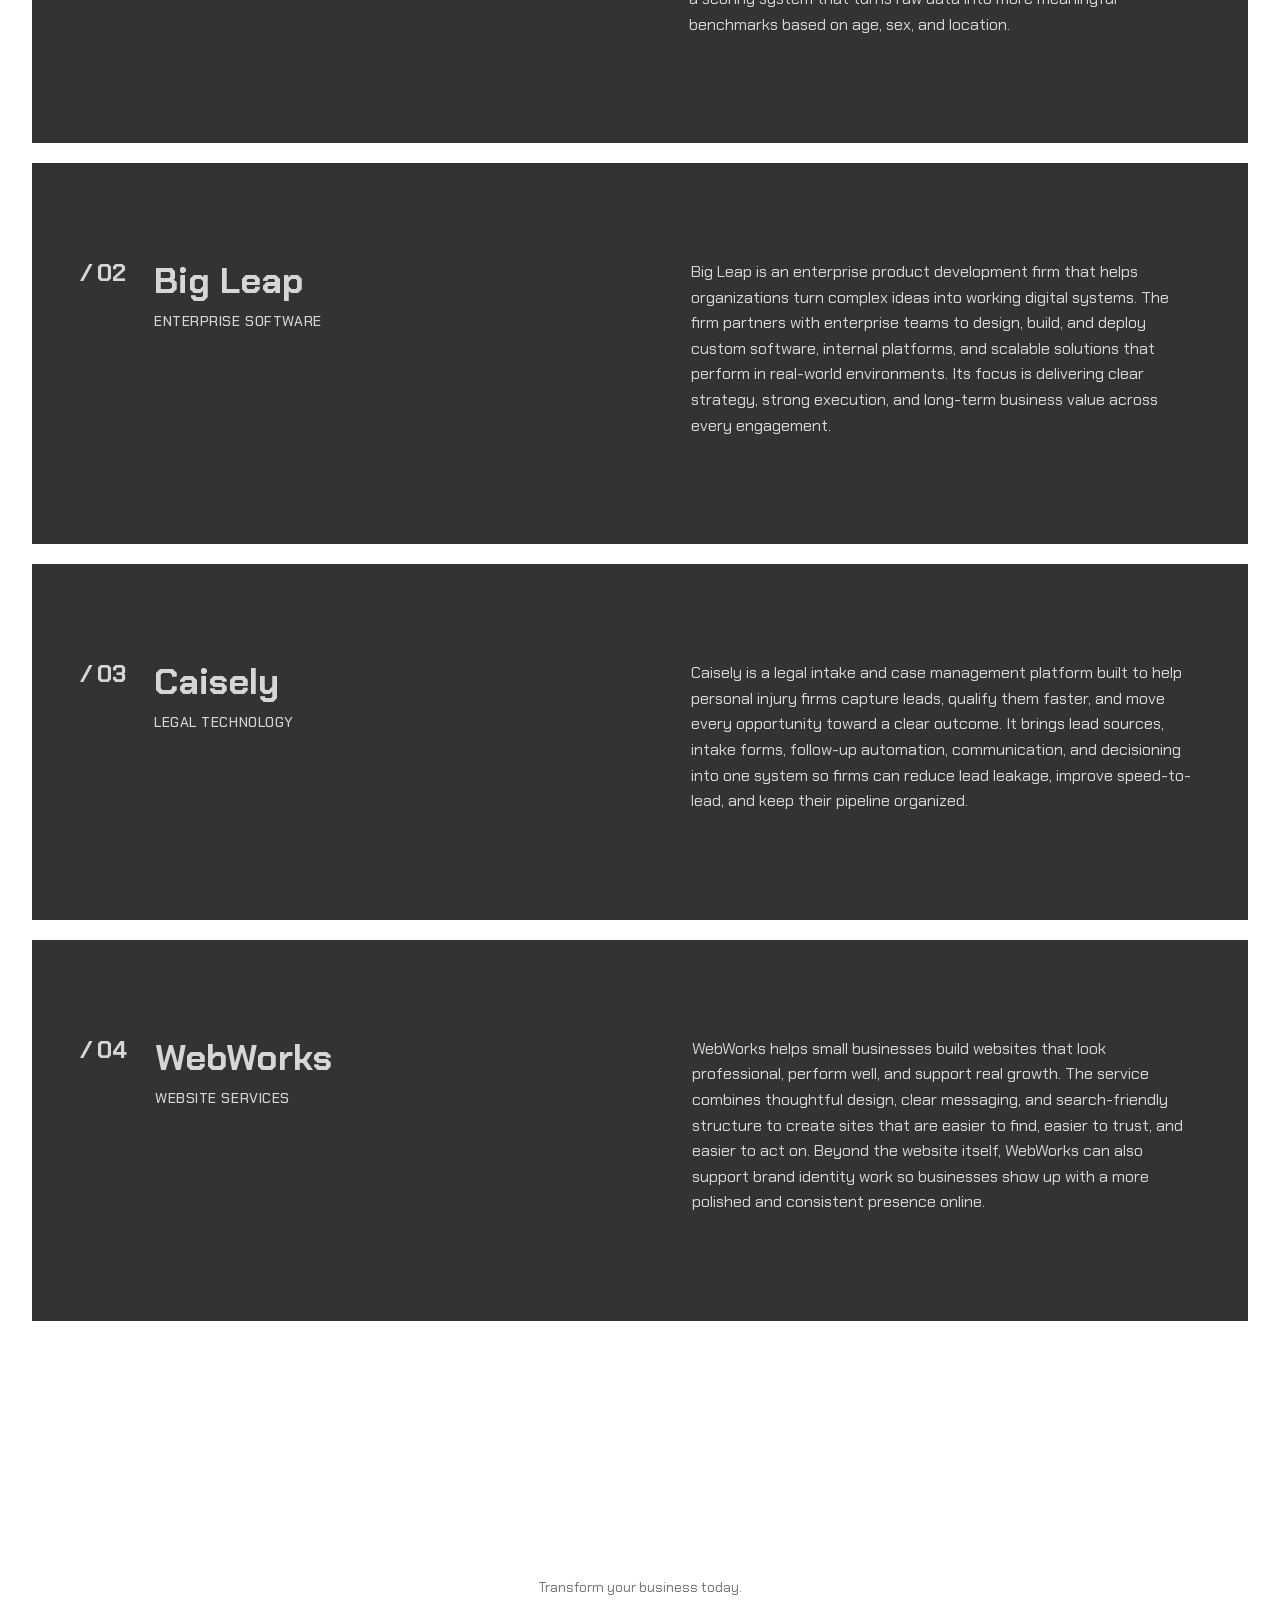
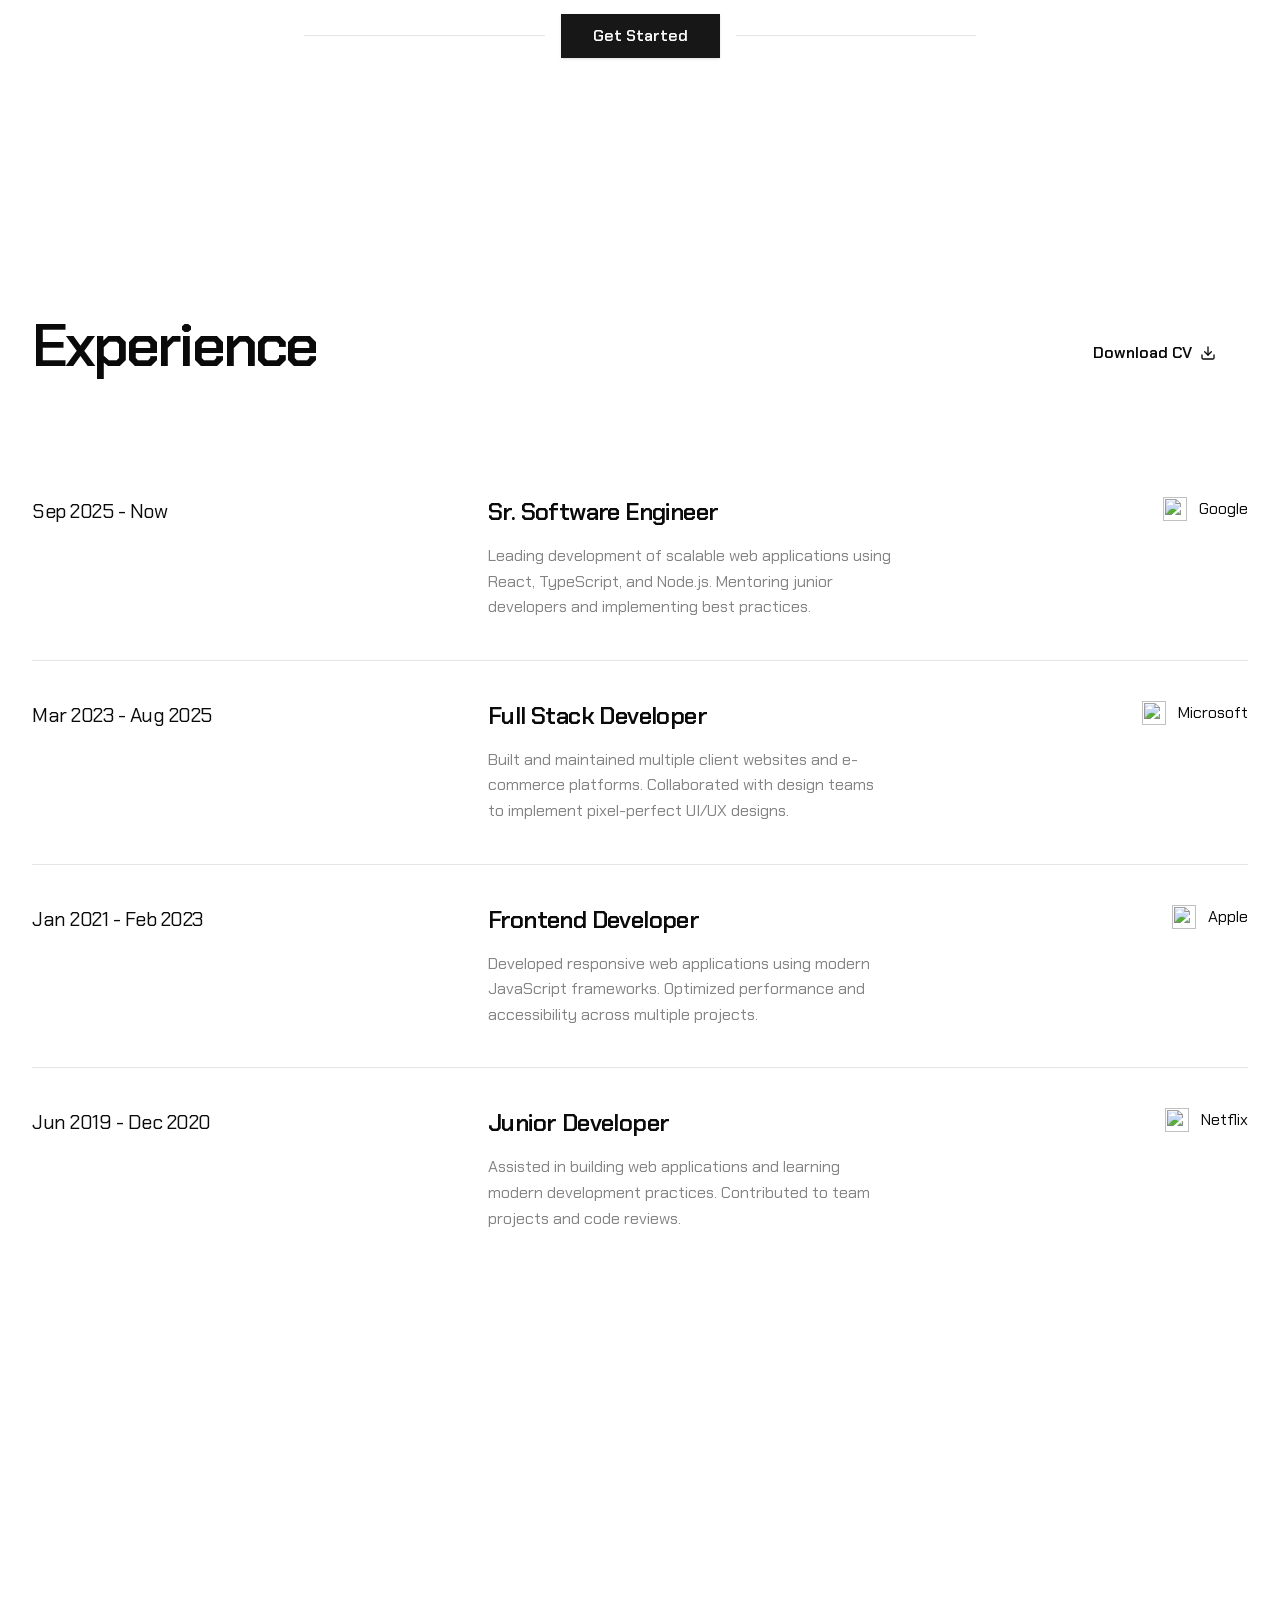
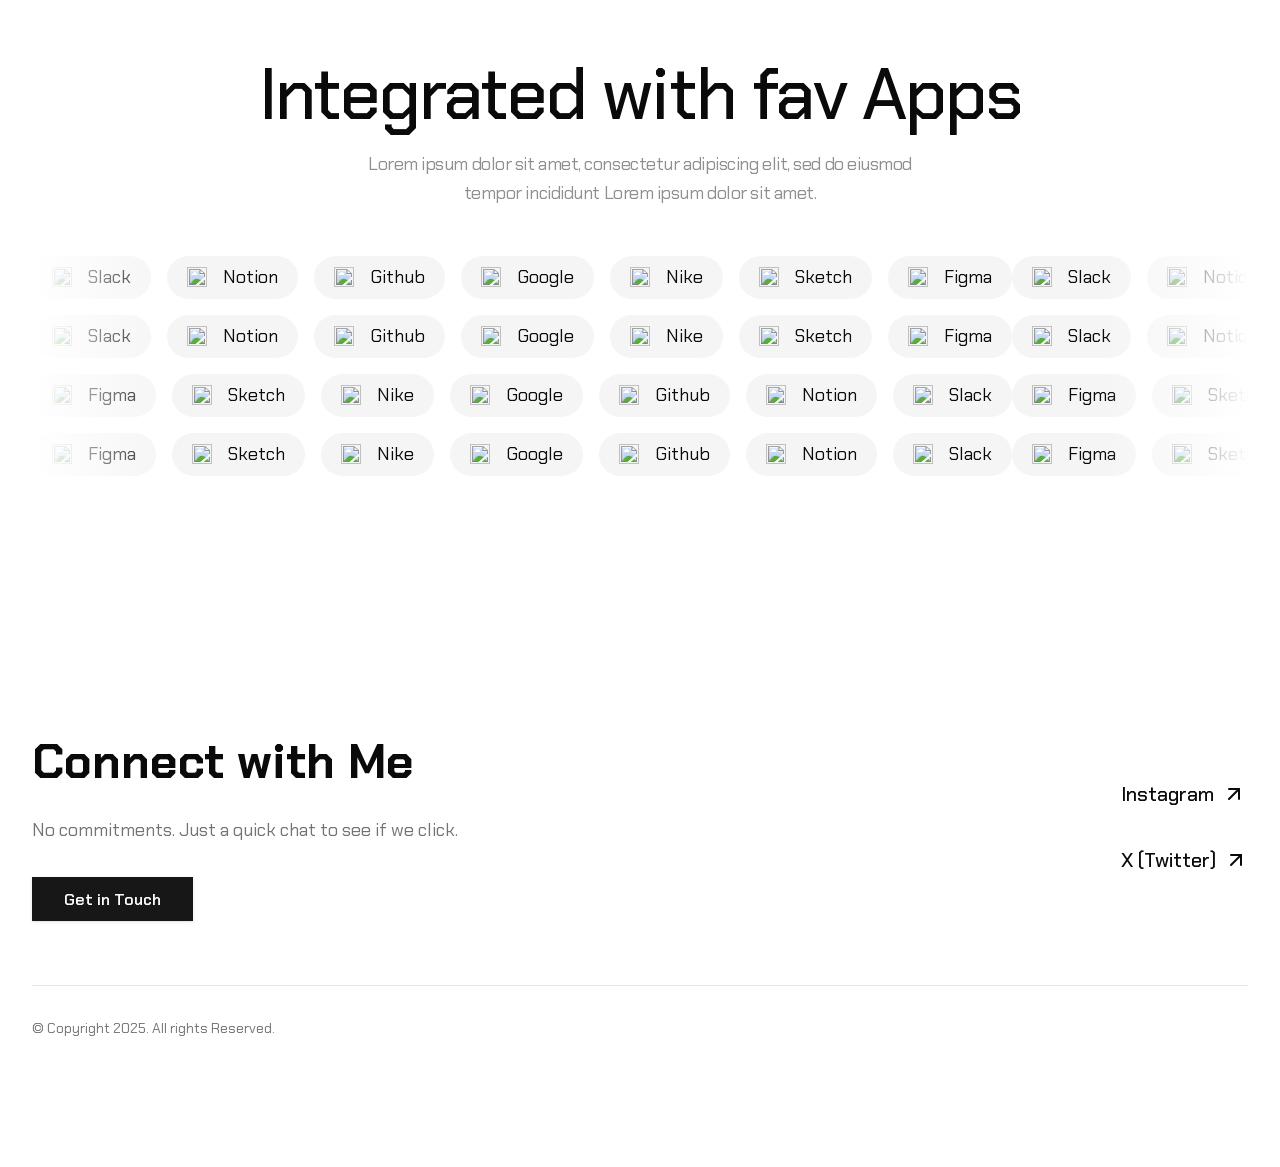
==== commit 6704fb0e: "Add files via upload" ====
--- a/index.html
+++ b/index.html
@@ -32,19 +32,19 @@
       <header class="nav-section">
         <nav class="navbar-22" aria-label="Main navigation">
           <div class="navbar-inner">
-            <a class="navbar-brand" href="/">
+            <a class="navbar-brand" href="index.html">
               <img
-                class="navbar-logo"
-                src="https://deifkwefumgah.cloudfront.net/shadcnblocks/block/logos/shadcnblockscom-icon.svg"
-                width="32"
-                height="32"
-                alt=""
+                class="hero-avatar"
+                src="images/avatar.jpg"
+                width="40"
+                height="40"
+                alt="avatar"
               />
-              <span class="navbar-title">Shadcnblocks.com</span>
+              <span class="navbar-title">Robert Germaine</span>
             </a>
 
             <div class="navbar-links-desktop">
-              <a class="nav-link-animated" href="#">
+              <a class="nav-link-animated" href="index.html">
                 <span class="nav-link-label">Home</span>
                 <span class="nav-link-hover" aria-hidden="true">Home</span>
               </a>
@@ -52,11 +52,11 @@
                 <span class="nav-link-label">Projects</span>
                 <span class="nav-link-hover" aria-hidden="true">Projects</span>
               </a>
-              <a class="nav-link-animated" href="#pricing">
-                <span class="nav-link-label">Pricing</span>
-                <span class="nav-link-hover" aria-hidden="true">Pricing</span>
+              <a class="nav-link-animated" href="#experience">
+                <span class="nav-link-label">Experience</span>
+                <span class="nav-link-hover" aria-hidden="true">Experience</span>
               </a>
-              <a class="nav-link-animated" href="#contact">
+              <a class="nav-link-animated" href="contact.html">
                 <span class="nav-link-label">Contact</span>
                 <span class="nav-link-hover" aria-hidden="true">Contact</span>
               </a>
@@ -120,19 +120,632 @@
             class="hero-avatar"
           />
           <h3 class="hero-heading">
-            Hello, I'm Rob, a Greenville, SC based UI/UX designer shaping memorable brand experiences.
+            Hi, I’m Rob, a UI/UX designer based in Greenville, SC creating digital experiences and memorable brands.
           </h3>
           <div class="hero-actions">
-            <a class="hero-link hero-link-outline" href="https://www.shadcnblocks.com">See my work</a>
-            <a class="hero-link" href="https://www.shadcnblocks.com">Let's collaborate</a>
+            <a class="hero-link hero-link-outline" href="#projects">View My Projects</a>
+            <a class="hero-link" href="contact.html">Let's Work Together</a>
           </div>
         </div>
       </div>
     </section>
+
+      <!-- Projects18 — static port (portfolio cards + hover reveal) -->
+      <section class="projects-18" id="projects" aria-labelledby="projects-18-heading">
+        <div class="site-container">
+          <div class="projects-18-intro">
+            <p class="projects-18-eyebrow">Selected Work</p>
+            <h1 class="projects-18-title" id="projects-18-heading">Projects</h1>
+            <p class="projects-18-lede">
+              Explore a selection of product, brand, and digital design work focused on clarity, usability, and strong visual execution. Each project reflects a thoughtful approach to solving problems and creating experiences that feel polished, purposeful, and easy to use.
+            </p>
+          </div>
+
+          <div class="projects-18-grid">
+            <a
+              class="projects-18-card"
+              href="case-study.html"
+              style="background-image: url(https://deifkwefumgah.cloudfront.net/shadcnblocks/block/photos/alvin-engler-bIhpiQA009k-unsplash.jpg)"
+            >
+              <div class="projects-18-card-inner">
+                <div class="projects-18-num">
+                  <span>/</span>
+                  <span>01</span>
+                </div>
+                <div class="projects-18-head">
+                  <h2 class="projects-18-card-title">Statellite</h2>
+                  <p class="projects-18-card-sub">Sports Technology</p>
+                </div>
+                <div class="projects-18-desc-wrap">
+                  <div class="projects-18-desc">
+                    <p class="projects-18-card-text">
+                      Statellite is a sports performance and recruiting platform for athletes, coaches, and recruiters. It helps athletes track results, measure progress, and build shareable profiles while giving coaches a faster way to manage testing and analyze performance. At the core is NOVA, a scoring system that turns raw data into more meaningful benchmarks based on age, sex, and location.
+                    </p>
+                    <div class="projects-18-reveal">
+                      <span class="projects-18-reveal-inner">
+                        <span class="projects-18-btn projects-18-btn--dark">
+                          View project
+                          <svg
+                            class="projects-18-icon"
+                            xmlns="http://www.w3.org/2000/svg"
+                            width="16"
+                            height="16"
+                            viewBox="0 0 24 24"
+                            fill="none"
+                            stroke="currentColor"
+                            stroke-width="2"
+                            stroke-linecap="round"
+                            stroke-linejoin="round"
+                            aria-hidden="true"
+                          >
+                            <path d="M7 7h10v10" />
+                            <path d="M7 17 17 7" />
+                          </svg>
+                        </span>
+                      </span>
+                    </div>
+                  </div>
+                </div>
+              </div>
+              <div class="projects-18-overlay" aria-hidden="true"></div>
+            </a>
+
+            <a
+              class="projects-18-card"
+              href="case-study.html"
+              style="background-image: url(https://deifkwefumgah.cloudfront.net/shadcnblocks/block/photos/michel-isamuna-kL-EAXnMAp0-unsplash.jpg)"
+            >
+              <div class="projects-18-card-inner">
+                <div class="projects-18-num">
+                  <span>/</span>
+                  <span>02</span>
+                </div>
+                <div class="projects-18-head">
+                  <h2 class="projects-18-card-title">Big Leap</h2>
+                  <p class="projects-18-card-sub">Enterprise Software</p>
+                </div>
+                <div class="projects-18-desc-wrap">
+                  <div class="projects-18-desc">
+                    <p class="projects-18-card-text">
+                      Big Leap is an enterprise product development firm that helps organizations turn complex ideas into working digital systems. The firm partners with enterprise teams to design, build, and deploy custom software, internal platforms, and scalable solutions that perform in real-world environments. Its focus is delivering clear strategy, strong execution, and long-term business value across every engagement.
+                    </p>
+                    <div class="projects-18-reveal">
+                      <span class="projects-18-reveal-inner">
+                        <span class="projects-18-btn projects-18-btn--dark">
+                          View project
+                          <svg
+                            class="projects-18-icon"
+                            xmlns="http://www.w3.org/2000/svg"
+                            width="16"
+                            height="16"
+                            viewBox="0 0 24 24"
+                            fill="none"
+                            stroke="currentColor"
+                            stroke-width="2"
+                            stroke-linecap="round"
+                            stroke-linejoin="round"
+                            aria-hidden="true"
+                          >
+                            <path d="M7 7h10v10" />
+                            <path d="M7 17 17 7" />
+                          </svg>
+                        </span>
+                      </span>
+                    </div>
+                  </div>
+                </div>
+              </div>
+              <div class="projects-18-overlay" aria-hidden="true"></div>
+            </a>
+
+            <a
+              class="projects-18-card"
+              href="case-study.html"
+              style="background-image: url(https://deifkwefumgah.cloudfront.net/shadcnblocks/block/photos/michal-balog-HTNB1UDJ4Hg-unsplash.jpg)"
+            >
+              <div class="projects-18-card-inner">
+                <div class="projects-18-num">
+                  <span>/</span>
+                  <span>03</span>
+                </div>
+                <div class="projects-18-head">
+                  <h2 class="projects-18-card-title">Caisely</h2>
+                  <p class="projects-18-card-sub">Legal Technology</p>
+                </div>
+                <div class="projects-18-desc-wrap">
+                  <div class="projects-18-desc">
+                    <p class="projects-18-card-text">
+                      Caisely is a legal intake and case management platform built to help personal injury firms capture leads, qualify them faster, and move every opportunity toward a clear outcome. It brings lead sources, intake forms, follow-up automation, communication, and decisioning into one system so firms can reduce lead leakage, improve speed-to-lead, and keep their pipeline organized.
+                    </p>
+                    <div class="projects-18-reveal">
+                      <span class="projects-18-reveal-inner">
+                        <span class="projects-18-btn projects-18-btn--dark">
+                          View project
+                          <svg
+                            class="projects-18-icon"
+                            xmlns="http://www.w3.org/2000/svg"
+                            width="16"
+                            height="16"
+                            viewBox="0 0 24 24"
+                            fill="none"
+                            stroke="currentColor"
+                            stroke-width="2"
+                            stroke-linecap="round"
+                            stroke-linejoin="round"
+                            aria-hidden="true"
+                          >
+                            <path d="M7 7h10v10" />
+                            <path d="M7 17 17 7" />
+                          </svg>
+                        </span>
+                      </span>
+                    </div>
+                  </div>
+                </div>
+              </div>
+              <div class="projects-18-overlay" aria-hidden="true"></div>
+            </a>
+
+            <a
+              class="projects-18-card"
+              href="case-study.html"
+              style="background-image: url(https://deifkwefumgah.cloudfront.net/shadcnblocks/block/photos/ivan-lopatin-w2DMtHixE5o-unsplash.jpg)"
+            >
+              <div class="projects-18-card-inner">
+                <div class="projects-18-num">
+                  <span>/</span>
+                  <span>04</span>
+                </div>
+                <div class="projects-18-head">
+                  <h2 class="projects-18-card-title">WebWorks</h2>
+                  <p class="projects-18-card-sub">Website Services</p>
+                </div>
+                <div class="projects-18-desc-wrap">
+                  <div class="projects-18-desc">
+                    <p class="projects-18-card-text">
+                      WebWorks helps small businesses build websites that look professional, perform well, and support real growth. The service combines thoughtful design, clear messaging, and search-friendly structure to create sites that are easier to find, easier to trust, and easier to act on. Beyond the website itself, WebWorks can also support brand identity work so businesses show up with a more polished and consistent presence online.
+                    </p>
+                    <div class="projects-18-reveal">
+                      <span class="projects-18-reveal-inner">
+                        <span class="projects-18-btn projects-18-btn--dark">
+                          View project
+                          <svg
+                            class="projects-18-icon"
+                            xmlns="http://www.w3.org/2000/svg"
+                            width="16"
+                            height="16"
+                            viewBox="0 0 24 24"
+                            fill="none"
+                            stroke="currentColor"
+                            stroke-width="2"
+                            stroke-linecap="round"
+                            stroke-linejoin="round"
+                            aria-hidden="true"
+                          >
+                            <path d="M7 7h10v10" />
+                            <path d="M7 17 17 7" />
+                          </svg>
+                        </span>
+                      </span>
+                    </div>
+                  </div>
+                </div>
+              </div>
+              <div class="projects-18-overlay" aria-hidden="true"></div>
+            </a>
+          </div>
+        </div>
+      </section>
+
+      <!-- Cta20 — static port (Separator + Button size="lg") -->
+      <section class="cta-20" aria-labelledby="cta-20-heading">
+        <div class="site-container">
+          <div class="cta-20-inner">
+            <p class="cta-20-text" id="cta-20-heading">Transform your business today.</p>
+            <div class="cta-20-actions">
+              <hr class="cta-20-sep" aria-hidden="true" />
+              <a class="btn btn-lg cta-20-btn" href="contact.html">Get Started</a>
+              <hr class="cta-20-sep" aria-hidden="true" />
+            </div>
+          </div>
+        </div>
+      </section>
+
+      <!-- Experience1 — static port (lucide Download + ghost button) -->
+      <section class="experience-1" id="experience" aria-labelledby="experience-heading">
+        <div class="site-container experience-1-inner">
+          <div class="experience-1-header">
+            <h1 class="experience-1-title" id="experience-heading">Experience</h1>
+            <a class="experience-1-cv-btn" href="#" aria-label="Download CV">
+              <span>Download CV</span>
+              <svg
+                class="experience-1-cv-icon"
+                xmlns="http://www.w3.org/2000/svg"
+                width="16"
+                height="16"
+                viewBox="0 0 24 24"
+                fill="none"
+                stroke="currentColor"
+                stroke-width="2"
+                stroke-linecap="round"
+                stroke-linejoin="round"
+                aria-hidden="true"
+              >
+                <path d="M21 15v4a2 2 0 0 1-2 2H5a2 2 0 0 1-2-2v-4" />
+                <polyline points="7 10 12 15 17 10" />
+                <line x1="12" x2="12" y1="15" y2="3" />
+              </svg>
+            </a>
+          </div>
+
+          <ul class="experience-1-list">
+            <li class="experience-1-item">
+              <div class="experience-1-period">Sep 2025 - Now</div>
+              <div class="experience-1-body">
+                <h2 class="experience-1-role">Sr. Software Engineer</h2>
+                <p class="experience-1-desc">
+                  Leading development of scalable web applications using React, TypeScript, and Node.js. Mentoring
+                  junior developers and implementing best practices.
+                </p>
+              </div>
+              <div class="experience-1-company">
+                <img
+                  class="experience-1-logo"
+                  src="https://deifkwefumgah.cloudfront.net/shadcnblocks/block/logos/google-icon.svg"
+                  width="24"
+                  height="24"
+                  alt=""
+                />
+                <span class="experience-1-company-name">Google</span>
+              </div>
+            </li>
+            <li class="experience-1-item">
+              <div class="experience-1-period">Mar 2023 - Aug 2025</div>
+              <div class="experience-1-body">
+                <h2 class="experience-1-role">Full Stack Developer</h2>
+                <p class="experience-1-desc">
+                  Built and maintained multiple client websites and e-commerce platforms. Collaborated with design
+                  teams to implement pixel-perfect UI/UX designs.
+                </p>
+              </div>
+              <div class="experience-1-company">
+                <img
+                  class="experience-1-logo"
+                  src="https://deifkwefumgah.cloudfront.net/shadcnblocks/block/logos/microsoft-icon.svg"
+                  width="24"
+                  height="24"
+                  alt=""
+                />
+                <span class="experience-1-company-name">Microsoft</span>
+              </div>
+            </li>
+            <li class="experience-1-item">
+              <div class="experience-1-period">Jan 2021 - Feb 2023</div>
+              <div class="experience-1-body">
+                <h2 class="experience-1-role">Frontend Developer</h2>
+                <p class="experience-1-desc">
+                  Developed responsive web applications using modern JavaScript frameworks. Optimized performance and
+                  accessibility across multiple projects.
+                </p>
+              </div>
+              <div class="experience-1-company">
+                <img
+                  class="experience-1-logo"
+                  src="https://deifkwefumgah.cloudfront.net/shadcnblocks/block/logos/apple-icon.svg"
+                  width="24"
+                  height="24"
+                  alt=""
+                />
+                <span class="experience-1-company-name">Apple</span>
+              </div>
+            </li>
+            <li class="experience-1-item">
+              <div class="experience-1-period">Jun 2019 - Dec 2020</div>
+              <div class="experience-1-body">
+                <h2 class="experience-1-role">Junior Developer</h2>
+                <p class="experience-1-desc">
+                  Assisted in building web applications and learning modern development practices. Contributed to team
+                  projects and code reviews.
+                </p>
+              </div>
+              <div class="experience-1-company">
+                <img
+                  class="experience-1-logo"
+                  src="https://deifkwefumgah.cloudfront.net/shadcnblocks/block/logos/netflix-icon.svg"
+                  width="24"
+                  height="24"
+                  alt=""
+                />
+                <span class="experience-1-company-name">Netflix</span>
+              </div>
+            </li>
+          </ul>
+        </div>
+      </section>
+
+      <!-- Integration8 — static port (magicui Marquee → CSS) -->
+      <section class="integration-8" aria-labelledby="integration-8-heading">
+        <div class="site-container integration-8-inner">
+          <h1 class="integration-8-title" id="integration-8-heading">Integrated with fav Apps</h1>
+          <p class="integration-8-lede">
+            Lorem ipsum dolor sit amet, consectetur adipiscing elit, sed do eiusmod tempor incididunt Lorem ipsum dolor
+            sit amet.
+          </p>
+
+          <div class="integration-8-marquee-wrap">
+            <div class="integration-8-marquee integration-8-marquee--ltr">
+              <div class="integration-8-marquee-track">
+                <div class="integration-8-marquee-group">
+                  <div class="integration-8-pill">
+                    <img class="integration-8-pill-icon" src="https://deifkwefumgah.cloudfront.net/shadcnblocks/block/logos/slack-icon.svg" width="20" height="20" alt="" />
+                    <p class="integration-8-pill-name">Slack</p>
+                  </div>
+                  <div class="integration-8-pill">
+                    <img class="integration-8-pill-icon" src="https://deifkwefumgah.cloudfront.net/shadcnblocks/block/logos/notion-icon.svg" width="20" height="20" alt="" />
+                    <p class="integration-8-pill-name">Notion</p>
+                  </div>
+                  <div class="integration-8-pill">
+                    <img class="integration-8-pill-icon" src="https://deifkwefumgah.cloudfront.net/shadcnblocks/block/logos/github-icon.svg" width="20" height="20" alt="" />
+                    <p class="integration-8-pill-name">Github</p>
+                  </div>
+                  <div class="integration-8-pill">
+                    <img class="integration-8-pill-icon" src="https://deifkwefumgah.cloudfront.net/shadcnblocks/block/logos/google-icon.svg" width="20" height="20" alt="" />
+                    <p class="integration-8-pill-name">Google</p>
+                  </div>
+                  <div class="integration-8-pill">
+                    <img class="integration-8-pill-icon" src="https://deifkwefumgah.cloudfront.net/shadcnblocks/block/logos/nike-icon.svg" width="20" height="20" alt="" />
+                    <p class="integration-8-pill-name">Nike</p>
+                  </div>
+                  <div class="integration-8-pill">
+                    <img class="integration-8-pill-icon" src="https://deifkwefumgah.cloudfront.net/shadcnblocks/block/logos/sketch-icon.svg" width="20" height="20" alt="" />
+                    <p class="integration-8-pill-name">Sketch</p>
+                  </div>
+                  <div class="integration-8-pill">
+                    <img class="integration-8-pill-icon" src="https://deifkwefumgah.cloudfront.net/shadcnblocks/block/logos/figma-icon.svg" width="20" height="20" alt="" />
+                    <p class="integration-8-pill-name">Figma</p>
+                  </div>
+                </div>
+                <div class="integration-8-marquee-group" aria-hidden="true">
+                  <div class="integration-8-pill">
+                    <img class="integration-8-pill-icon" src="https://deifkwefumgah.cloudfront.net/shadcnblocks/block/logos/slack-icon.svg" width="20" height="20" alt="" />
+                    <p class="integration-8-pill-name">Slack</p>
+                  </div>
+                  <div class="integration-8-pill">
+                    <img class="integration-8-pill-icon" src="https://deifkwefumgah.cloudfront.net/shadcnblocks/block/logos/notion-icon.svg" width="20" height="20" alt="" />
+                    <p class="integration-8-pill-name">Notion</p>
+                  </div>
+                  <div class="integration-8-pill">
+                    <img class="integration-8-pill-icon" src="https://deifkwefumgah.cloudfront.net/shadcnblocks/block/logos/github-icon.svg" width="20" height="20" alt="" />
+                    <p class="integration-8-pill-name">Github</p>
+                  </div>
+                  <div class="integration-8-pill">
+                    <img class="integration-8-pill-icon" src="https://deifkwefumgah.cloudfront.net/shadcnblocks/block/logos/google-icon.svg" width="20" height="20" alt="" />
+                    <p class="integration-8-pill-name">Google</p>
+                  </div>
+                  <div class="integration-8-pill">
+                    <img class="integration-8-pill-icon" src="https://deifkwefumgah.cloudfront.net/shadcnblocks/block/logos/nike-icon.svg" width="20" height="20" alt="" />
+                    <p class="integration-8-pill-name">Nike</p>
+                  </div>
+                  <div class="integration-8-pill">
+                    <img class="integration-8-pill-icon" src="https://deifkwefumgah.cloudfront.net/shadcnblocks/block/logos/sketch-icon.svg" width="20" height="20" alt="" />
+                    <p class="integration-8-pill-name">Sketch</p>
+                  </div>
+                  <div class="integration-8-pill">
+                    <img class="integration-8-pill-icon" src="https://deifkwefumgah.cloudfront.net/shadcnblocks/block/logos/figma-icon.svg" width="20" height="20" alt="" />
+                    <p class="integration-8-pill-name">Figma</p>
+                  </div>
+                </div>
+              </div>
+            </div>
+
+            <div class="integration-8-marquee integration-8-marquee--rtl">
+              <div class="integration-8-marquee-track">
+                <div class="integration-8-marquee-group">
+                  <div class="integration-8-pill">
+                    <img class="integration-8-pill-icon" src="https://deifkwefumgah.cloudfront.net/shadcnblocks/block/logos/slack-icon.svg" width="20" height="20" alt="" />
+                    <p class="integration-8-pill-name">Slack</p>
+                  </div>
+                  <div class="integration-8-pill">
+                    <img class="integration-8-pill-icon" src="https://deifkwefumgah.cloudfront.net/shadcnblocks/block/logos/notion-icon.svg" width="20" height="20" alt="" />
+                    <p class="integration-8-pill-name">Notion</p>
+                  </div>
+                  <div class="integration-8-pill">
+                    <img class="integration-8-pill-icon" src="https://deifkwefumgah.cloudfront.net/shadcnblocks/block/logos/github-icon.svg" width="20" height="20" alt="" />
+                    <p class="integration-8-pill-name">Github</p>
+                  </div>
+                  <div class="integration-8-pill">
+                    <img class="integration-8-pill-icon" src="https://deifkwefumgah.cloudfront.net/shadcnblocks/block/logos/google-icon.svg" width="20" height="20" alt="" />
+                    <p class="integration-8-pill-name">Google</p>
+                  </div>
+                  <div class="integration-8-pill">
+                    <img class="integration-8-pill-icon" src="https://deifkwefumgah.cloudfront.net/shadcnblocks/block/logos/nike-icon.svg" width="20" height="20" alt="" />
+                    <p class="integration-8-pill-name">Nike</p>
+                  </div>
+                  <div class="integration-8-pill">
+                    <img class="integration-8-pill-icon" src="https://deifkwefumgah.cloudfront.net/shadcnblocks/block/logos/sketch-icon.svg" width="20" height="20" alt="" />
+                    <p class="integration-8-pill-name">Sketch</p>
+                  </div>
+                  <div class="integration-8-pill">
+                    <img class="integration-8-pill-icon" src="https://deifkwefumgah.cloudfront.net/shadcnblocks/block/logos/figma-icon.svg" width="20" height="20" alt="" />
+                    <p class="integration-8-pill-name">Figma</p>
+                  </div>
+                </div>
+                <div class="integration-8-marquee-group" aria-hidden="true">
+                  <div class="integration-8-pill">
+                    <img class="integration-8-pill-icon" src="https://deifkwefumgah.cloudfront.net/shadcnblocks/block/logos/slack-icon.svg" width="20" height="20" alt="" />
+                    <p class="integration-8-pill-name">Slack</p>
+                  </div>
+                  <div class="integration-8-pill">
+                    <img class="integration-8-pill-icon" src="https://deifkwefumgah.cloudfront.net/shadcnblocks/block/logos/notion-icon.svg" width="20" height="20" alt="" />
+                    <p class="integration-8-pill-name">Notion</p>
+                  </div>
+                  <div class="integration-8-pill">
+                    <img class="integration-8-pill-icon" src="https://deifkwefumgah.cloudfront.net/shadcnblocks/block/logos/github-icon.svg" width="20" height="20" alt="" />
+                    <p class="integration-8-pill-name">Github</p>
+                  </div>
+                  <div class="integration-8-pill">
+                    <img class="integration-8-pill-icon" src="https://deifkwefumgah.cloudfront.net/shadcnblocks/block/logos/google-icon.svg" width="20" height="20" alt="" />
+                    <p class="integration-8-pill-name">Google</p>
+                  </div>
+                  <div class="integration-8-pill">
+                    <img class="integration-8-pill-icon" src="https://deifkwefumgah.cloudfront.net/shadcnblocks/block/logos/nike-icon.svg" width="20" height="20" alt="" />
+                    <p class="integration-8-pill-name">Nike</p>
+                  </div>
+                  <div class="integration-8-pill">
+                    <img class="integration-8-pill-icon" src="https://deifkwefumgah.cloudfront.net/shadcnblocks/block/logos/sketch-icon.svg" width="20" height="20" alt="" />
+                    <p class="integration-8-pill-name">Sketch</p>
+                  </div>
+                  <div class="integration-8-pill">
+                    <img class="integration-8-pill-icon" src="https://deifkwefumgah.cloudfront.net/shadcnblocks/block/logos/figma-icon.svg" width="20" height="20" alt="" />
+                    <p class="integration-8-pill-name">Figma</p>
+                  </div>
+                </div>
+              </div>
+            </div>
+
+            <div class="integration-8-marquee integration-8-marquee--ltr integration-8-marquee--rev-order">
+              <div class="integration-8-marquee-track">
+                <div class="integration-8-marquee-group">
+                  <div class="integration-8-pill">
+                    <img class="integration-8-pill-icon" src="https://deifkwefumgah.cloudfront.net/shadcnblocks/block/logos/figma-icon.svg" width="20" height="20" alt="" />
+                    <p class="integration-8-pill-name">Figma</p>
+                  </div>
+                  <div class="integration-8-pill">
+                    <img class="integration-8-pill-icon" src="https://deifkwefumgah.cloudfront.net/shadcnblocks/block/logos/sketch-icon.svg" width="20" height="20" alt="" />
+                    <p class="integration-8-pill-name">Sketch</p>
+                  </div>
+                  <div class="integration-8-pill">
+                    <img class="integration-8-pill-icon" src="https://deifkwefumgah.cloudfront.net/shadcnblocks/block/logos/nike-icon.svg" width="20" height="20" alt="" />
+                    <p class="integration-8-pill-name">Nike</p>
+                  </div>
+                  <div class="integration-8-pill">
+                    <img class="integration-8-pill-icon" src="https://deifkwefumgah.cloudfront.net/shadcnblocks/block/logos/google-icon.svg" width="20" height="20" alt="" />
+                    <p class="integration-8-pill-name">Google</p>
+                  </div>
+                  <div class="integration-8-pill">
+                    <img class="integration-8-pill-icon" src="https://deifkwefumgah.cloudfront.net/shadcnblocks/block/logos/github-icon.svg" width="20" height="20" alt="" />
+                    <p class="integration-8-pill-name">Github</p>
+                  </div>
+                  <div class="integration-8-pill">
+                    <img class="integration-8-pill-icon" src="https://deifkwefumgah.cloudfront.net/shadcnblocks/block/logos/notion-icon.svg" width="20" height="20" alt="" />
+                    <p class="integration-8-pill-name">Notion</p>
+                  </div>
+                  <div class="integration-8-pill">
+                    <img class="integration-8-pill-icon" src="https://deifkwefumgah.cloudfront.net/shadcnblocks/block/logos/slack-icon.svg" width="20" height="20" alt="" />
+                    <p class="integration-8-pill-name">Slack</p>
+                  </div>
+                </div>
+                <div class="integration-8-marquee-group" aria-hidden="true">
+                  <div class="integration-8-pill">
+                    <img class="integration-8-pill-icon" src="https://deifkwefumgah.cloudfront.net/shadcnblocks/block/logos/figma-icon.svg" width="20" height="20" alt="" />
+                    <p class="integration-8-pill-name">Figma</p>
+                  </div>
+                  <div class="integration-8-pill">
+                    <img class="integration-8-pill-icon" src="https://deifkwefumgah.cloudfront.net/shadcnblocks/block/logos/sketch-icon.svg" width="20" height="20" alt="" />
+                    <p class="integration-8-pill-name">Sketch</p>
+                  </div>
+                  <div class="integration-8-pill">
+                    <img class="integration-8-pill-icon" src="https://deifkwefumgah.cloudfront.net/shadcnblocks/block/logos/nike-icon.svg" width="20" height="20" alt="" />
+                    <p class="integration-8-pill-name">Nike</p>
+                  </div>
+                  <div class="integration-8-pill">
+                    <img class="integration-8-pill-icon" src="https://deifkwefumgah.cloudfront.net/shadcnblocks/block/logos/google-icon.svg" width="20" height="20" alt="" />
+                    <p class="integration-8-pill-name">Google</p>
+                  </div>
+                  <div class="integration-8-pill">
+                    <img class="integration-8-pill-icon" src="https://deifkwefumgah.cloudfront.net/shadcnblocks/block/logos/github-icon.svg" width="20" height="20" alt="" />
+                    <p class="integration-8-pill-name">Github</p>
+                  </div>
+                  <div class="integration-8-pill">
+                    <img class="integration-8-pill-icon" src="https://deifkwefumgah.cloudfront.net/shadcnblocks/block/logos/notion-icon.svg" width="20" height="20" alt="" />
+                    <p class="integration-8-pill-name">Notion</p>
+                  </div>
+                  <div class="integration-8-pill">
+                    <img class="integration-8-pill-icon" src="https://deifkwefumgah.cloudfront.net/shadcnblocks/block/logos/slack-icon.svg" width="20" height="20" alt="" />
+                    <p class="integration-8-pill-name">Slack</p>
+                  </div>
+                </div>
+              </div>
+            </div>
+
+            <div class="integration-8-marquee integration-8-marquee--rtl integration-8-marquee--rev-order">
+              <div class="integration-8-marquee-track">
+                <div class="integration-8-marquee-group">
+                  <div class="integration-8-pill">
+                    <img class="integration-8-pill-icon" src="https://deifkwefumgah.cloudfront.net/shadcnblocks/block/logos/figma-icon.svg" width="20" height="20" alt="" />
+                    <p class="integration-8-pill-name">Figma</p>
+                  </div>
+                  <div class="integration-8-pill">
+                    <img class="integration-8-pill-icon" src="https://deifkwefumgah.cloudfront.net/shadcnblocks/block/logos/sketch-icon.svg" width="20" height="20" alt="" />
+                    <p class="integration-8-pill-name">Sketch</p>
+                  </div>
+                  <div class="integration-8-pill">
+                    <img class="integration-8-pill-icon" src="https://deifkwefumgah.cloudfront.net/shadcnblocks/block/logos/nike-icon.svg" width="20" height="20" alt="" />
+                    <p class="integration-8-pill-name">Nike</p>
+                  </div>
+                  <div class="integration-8-pill">
+                    <img class="integration-8-pill-icon" src="https://deifkwefumgah.cloudfront.net/shadcnblocks/block/logos/google-icon.svg" width="20" height="20" alt="" />
+                    <p class="integration-8-pill-name">Google</p>
+                  </div>
+                  <div class="integration-8-pill">
+                    <img class="integration-8-pill-icon" src="https://deifkwefumgah.cloudfront.net/shadcnblocks/block/logos/github-icon.svg" width="20" height="20" alt="" />
+                    <p class="integration-8-pill-name">Github</p>
+                  </div>
+                  <div class="integration-8-pill">
+                    <img class="integration-8-pill-icon" src="https://deifkwefumgah.cloudfront.net/shadcnblocks/block/logos/notion-icon.svg" width="20" height="20" alt="" />
+                    <p class="integration-8-pill-name">Notion</p>
+                  </div>
+                  <div class="integration-8-pill">
+                    <img class="integration-8-pill-icon" src="https://deifkwefumgah.cloudfront.net/shadcnblocks/block/logos/slack-icon.svg" width="20" height="20" alt="" />
+                    <p class="integration-8-pill-name">Slack</p>
+                  </div>
+                </div>
+                <div class="integration-8-marquee-group" aria-hidden="true">
+                  <div class="integration-8-pill">
+                    <img class="integration-8-pill-icon" src="https://deifkwefumgah.cloudfront.net/shadcnblocks/block/logos/figma-icon.svg" width="20" height="20" alt="" />
+                    <p class="integration-8-pill-name">Figma</p>
+                  </div>
+                  <div class="integration-8-pill">
+                    <img class="integration-8-pill-icon" src="https://deifkwefumgah.cloudfront.net/shadcnblocks/block/logos/sketch-icon.svg" width="20" height="20" alt="" />
+                    <p class="integration-8-pill-name">Sketch</p>
+                  </div>
+                  <div class="integration-8-pill">
+                    <img class="integration-8-pill-icon" src="https://deifkwefumgah.cloudfront.net/shadcnblocks/block/logos/nike-icon.svg" width="20" height="20" alt="" />
+                    <p class="integration-8-pill-name">Nike</p>
+                  </div>
+                  <div class="integration-8-pill">
+                    <img class="integration-8-pill-icon" src="https://deifkwefumgah.cloudfront.net/shadcnblocks/block/logos/google-icon.svg" width="20" height="20" alt="" />
+                    <p class="integration-8-pill-name">Google</p>
+                  </div>
+                  <div class="integration-8-pill">
+                    <img class="integration-8-pill-icon" src="https://deifkwefumgah.cloudfront.net/shadcnblocks/block/logos/github-icon.svg" width="20" height="20" alt="" />
+                    <p class="integration-8-pill-name">Github</p>
+                  </div>
+                  <div class="integration-8-pill">
+                    <img class="integration-8-pill-icon" src="https://deifkwefumgah.cloudfront.net/shadcnblocks/block/logos/notion-icon.svg" width="20" height="20" alt="" />
+                    <p class="integration-8-pill-name">Notion</p>
+                  </div>
+                  <div class="integration-8-pill">
+                    <img class="integration-8-pill-icon" src="https://deifkwefumgah.cloudfront.net/shadcnblocks/block/logos/slack-icon.svg" width="20" height="20" alt="" />
+                    <p class="integration-8-pill-name">Slack</p>
+                  </div>
+                </div>
+              </div>
+            </div>
+
+            <div class="integration-8-fade integration-8-fade--left" aria-hidden="true"></div>
+            <div class="integration-8-fade integration-8-fade--right" aria-hidden="true"></div>
+          </div>
+        </div>
+      </section>
+
+      <!-- In-page nav targets (add real sections later) -->
+      <div id="about" class="page-scroll-anchor" aria-hidden="true"></div>
+      <div id="pricing" class="page-scroll-anchor" aria-hidden="true"></div>
     </main>
 
     <!-- Footer27 — copy includes/footer.html on new pages + link site.css -->
-    <footer class="footer-27" id="contact">
+    <footer class="footer-27" id="site-footer">
       <div class="site-container">
         <div class="footer-27-top">
           <div class="footer-27-col footer-27-col-main">
@@ -142,7 +755,7 @@
                 No commitments. Just a quick chat to see if we click.
               </p>
             </div>
-            <a class="btn btn-lg footer-27-cta" href="mailto:hello@robertgermaine.me">Get in Touch</a>
+            <a class="btn btn-lg footer-27-cta" href="contact.html">Get in Touch</a>
           </div>
           <div class="footer-27-col footer-27-col-social" aria-label="Social links">
             <ul class="footer-27-social-list">
@@ -176,10 +789,6 @@
 
         <div class="footer-27-bottom">
           <p class="footer-27-copy">© Copyright 2025. All rights Reserved.</p>
-          <p class="footer-27-credit">
-            Made by
-            <a class="footer-27-credit-link" href="https://x.com/shadcnblocks" target="_blank" rel="noopener noreferrer">shadcnblocks</a>
-          </p>
         </div>
       </div>
     </footer>
@@ -200,21 +809,21 @@
           </svg>
         </button>
         <div class="nav-mobile-inner">
-          <a class="nav-mobile-brand" href="/">
+          <a class="nav-mobile-brand" href="index.html">
             <img
               class="navbar-logo"
               src="https://deifkwefumgah.cloudfront.net/shadcnblocks/block/logos/shadcnblockscom-icon.svg"
-              width="32"
-              height="32"
+              width="40"
+              height="40"
               alt=""
             />
             <span>Shadcnblocks.com</span>
           </a>
           <nav class="nav-mobile-links" aria-label="Mobile">
-            <a href="#">Home</a>
-            <a href="#about">About</a>
-            <a href="#pricing">Pricing</a>
-            <a href="#contact">Contact</a>
+            <a href="index.html">Home</a>
+            <a href="index.html#about">About</a>
+            <a href="index.html#pricing">Pricing</a>
+            <a href="contact.html">Contact</a>
           </nav>
           <div class="nav-mobile-footer">
             <div class="theme-toggle theme-toggle-mobile" title="Color theme">
--- a/site.css
+++ b/site.css
@@ -1,140 +1,154 @@
-/* Theme (ported from Tailwind/shadcn — plain CSS, no @import tailwind) */
+/*
+ * Design tokens (aligned with Tailwind v4 / shadcn theme).
+ * This file is plain CSS — no @import "tailwindcss" or @theme (requires a Tailwind build).
+ * Dark: html.dark / .dark matches theme.js; prefers-color-scheme mirrors .dark when not .light.
+ */
 :root {
-  --background: oklch(1 0 0);
-  --foreground: oklch(0.2178 0 0);
-  --card: oklch(1 0 0);
-  --card-foreground: oklch(0.2178 0 0);
-  --popover: oklch(1 0 0);
-  --popover-foreground: oklch(0.2178 0 0);
-  --primary: oklch(0.2264 0 0);
-  --primary-foreground: oklch(1 0 0);
-  --secondary: oklch(1 0 0);
-  --secondary-foreground: oklch(0.2264 0 0);
-  --muted: oklch(1 0 0);
-  --muted-foreground: oklch(0.6334 0 0);
-  --accent: oklch(1 0 0);
-  --accent-foreground: oklch(0.2264 0 0);
-  --destructive: oklch(0.5954 0.2344 23.9586);
-  --destructive-foreground: oklch(1 0 0);
-  --border: oklch(1 0 0);
-  --input: oklch(1 0 0);
-  --ring: oklch(0.8109 0 0);
-  --chart-1: oklch(0.9667 0.0148 251.1556);
-  --chart-2: oklch(0.7422 0.1166 260.2);
-  --chart-3: oklch(0.6588 0.1585 264.3926);
-  --chart-4: oklch(0.5814 0.1857 265.2966);
-  --chart-5: oklch(0.4861 0.2073 266.0672);
-  --sidebar: oklch(1 0 0);
-  --sidebar-foreground: oklch(0.2178 0 0);
-  --sidebar-primary: oklch(0.2264 0 0);
-  --sidebar-primary-foreground: oklch(1 0 0);
-  --sidebar-accent: oklch(1 0 0);
-  --sidebar-accent-foreground: oklch(0.2264 0 0);
-  --sidebar-border: oklch(1 0 0);
-  --sidebar-ring: oklch(0.8109 0 0);
+  --background: #ffffff;
+  --foreground: #0a0a0a;
+  --card: #ffffff;
+  --card-foreground: #0a0a0a;
+  --popover: #ffffff;
+  --popover-foreground: #0a0a0a;
+  --primary: #171717;
+  --primary-foreground: #fafafa;
+  --secondary: #f5f5f5;
+  --secondary-foreground: #171717;
+  --muted: #f5f5f5;
+  --muted-foreground: #737373;
+  --accent: #f5f5f5;
+  --accent-foreground: #171717;
+  --destructive: #e7000b;
+  --destructive-foreground: #ffffff;
+  --border: #e5e5e5;
+  --input: #e5e5e5;
+  --ring: #a1a1a1;
+  --chart-1: #91c5ff;
+  --chart-2: #3a81f6;
+  --chart-3: #2563ef;
+  --chart-4: #1a4eda;
+  --chart-5: #1f3fad;
+  --sidebar: #fafafa;
+  --sidebar-foreground: #0a0a0a;
+  --sidebar-primary: #171717;
+  --sidebar-primary-foreground: #fafafa;
+  --sidebar-accent: #f5f5f5;
+  --sidebar-accent-foreground: #171717;
+  --sidebar-border: #e5e5e5;
+  --sidebar-ring: #a1a1a1;
   --font-sans: "Chakra Petch", ui-sans-serif, sans-serif, system-ui;
   --font-serif: ui-serif, Georgia, Cambria, "Times New Roman", Times, serif;
   --font-mono: "IBM Plex Mono", ui-monospace, monospace;
   --radius: 0rem;
+  --radius-sm: 0;
+  --radius-md: 0;
+  --radius-lg: 0;
+  --radius-xl: 0;
   --shadow-x: 0;
   --shadow-y: 1px;
   --shadow-blur: 3px;
   --shadow-spread: 0px;
   --shadow-opacity: 0.1;
   --shadow-color: oklch(0 0 0);
-  --shadow-2xs: 0 1px 3px 0 hsl(0 0% 0% / 0.05);
-  --shadow-xs: 0 1px 3px 0 hsl(0 0% 0% / 0.05);
-  --shadow-sm: 0 1px 3px 0 hsl(0 0% 0% / 0.1), 0 1px 2px -1px hsl(0 0% 0% / 0.1);
-  --shadow: 0 1px 3px 0 hsl(0 0% 0% / 0.1), 0 1px 2px -1px hsl(0 0% 0% / 0.1);
-  --shadow-md: 0 1px 3px 0 hsl(0 0% 0% / 0.1), 0 2px 4px -1px hsl(0 0% 0% / 0.1);
-  --shadow-lg: 0 1px 3px 0 hsl(0 0% 0% / 0.1), 0 4px 6px -1px hsl(0 0% 0% / 0.1);
-  --shadow-xl: 0 1px 3px 0 hsl(0 0% 0% / 0.1), 0 8px 10px -1px hsl(0 0% 0% / 0.1);
-  --shadow-2xl: 0 1px 3px 0 hsl(0 0% 0% / 0.25);
+  --shadow-2xs: 0 1px 3px 0px hsl(0 0% 0% / 0.05);
+  --shadow-xs: 0 1px 3px 0px hsl(0 0% 0% / 0.05);
+  --shadow-sm: 0 1px 3px 0px hsl(0 0% 0% / 0.10), 0 1px 2px -1px hsl(0 0% 0% / 0.10);
+  --shadow: 0 1px 3px 0px hsl(0 0% 0% / 0.10), 0 1px 2px -1px hsl(0 0% 0% / 0.10);
+  --shadow-md: 0 1px 3px 0px hsl(0 0% 0% / 0.10), 0 2px 4px -1px hsl(0 0% 0% / 0.10);
+  --shadow-lg: 0 1px 3px 0px hsl(0 0% 0% / 0.10), 0 4px 6px -1px hsl(0 0% 0% / 0.10);
+  --shadow-xl: 0 1px 3px 0px hsl(0 0% 0% / 0.10), 0 8px 10px -1px hsl(0 0% 0% / 0.10);
+  --shadow-2xl: 0 1px 3px 0px hsl(0 0% 0% / 0.25);
   --tracking-normal: 0em;
   --spacing: 0.25rem;
-  /* Visible grid / pattern lines (--muted is white in light theme) */
-  --pattern-line: color-mix(in oklch, var(--foreground) 14%, transparent);
-  --pattern-dot: color-mix(in oklch, var(--foreground) 12%, transparent);
+  --pattern-line: color-mix(in srgb, var(--foreground) 14%, transparent);
+  --pattern-dot: color-mix(in srgb, var(--foreground) 12%, transparent);
+  /* Shared with dark: structural tokens (invert SVG wordmarks/icons; success text) */
+  --logo-invert: 0;
+  --contact-success: oklch(0.45 0.15 145);
 }
 
 .dark,
 html.dark {
-  --background: oklch(0 0 0);
-  --foreground: oklch(1 0 0);
-  --card: oklch(0 0 0);
-  --card-foreground: oklch(1 0 0);
-  --popover: oklch(0 0 0);
-  --popover-foreground: oklch(1 0 0);
-  --primary: oklch(0.6152 0.1657 26.98);
-  --primary-foreground: oklch(0 0 0);
-  --secondary: oklch(0.6152 0.1657 26.98);
-  --secondary-foreground: oklch(0 0 0);
-  --muted: oklch(0.2246 0.0094 107.1335);
-  --muted-foreground: oklch(1 0 0);
-  --accent: oklch(0.6152 0.1657 26.98);
-  --accent-foreground: oklch(0 0 0);
-  --destructive: oklch(0.6152 0.1657 26.98);
-  --destructive-foreground: oklch(0 0 0);
-  --border: oklch(0.252 0 0);
-  --input: oklch(0 0 0);
-  --ring: oklch(0.6152 0.1657 26.98);
-  --chart-1: oklch(0.7152 0.1485 58.8324);
-  --chart-2: oklch(0.8299 0.1718 107.4066);
-  --chart-3: oklch(0.5798 0.1829 259.5141);
-  --chart-4: oklch(0.4962 0.2332 288.0574);
-  --chart-5: oklch(0.6152 0.1657 26.98);
-  --sidebar: oklch(0 0 0);
-  --sidebar-foreground: oklch(1 0 0);
-  --sidebar-primary: oklch(0.6152 0.1657 26.98);
-  --sidebar-primary-foreground: oklch(1 0 0);
-  --sidebar-accent: oklch(0.6152 0.1657 26.98);
-  --sidebar-accent-foreground: oklch(0 0 0);
-  --sidebar-border: oklch(0 0 0);
-  --sidebar-ring: oklch(0.6152 0.1657 26.98);
-  --pattern-line: color-mix(in oklch, var(--foreground) 18%, transparent);
-  --pattern-dot: color-mix(in oklch, var(--foreground) 12%, transparent);
+  --background: #000000;
+  --foreground: #ffffff;
+  --card: #000000;
+  --card-foreground: #ffffff;
+  --popover: #000000;
+  --popover-foreground: #ffffff;
+  --primary: #d6544b;
+  --primary-foreground: #000000;
+  --secondary: #d6544b;
+  --secondary-foreground: #000000;
+  --muted: #1c1c17;
+  --muted-foreground: #ffffff;
+  --accent: #d6544b;
+  --accent-foreground: #000000;
+  --destructive: #d6544b;
+  --destructive-foreground: #000000;
+  --border: #222222;
+  --input: #000000;
+  --ring: #d6544b;
+  --chart-1: #e68933;
+  --chart-2: #d4ce21;
+  --chart-3: #2f75e4;
+  --chart-4: #6534db;
+  --chart-5: #d6544b;
+  --sidebar: #000000;
+  --sidebar-foreground: #ffffff;
+  --sidebar-primary: #d6544b;
+  --sidebar-primary-foreground: #ffffff;
+  --sidebar-accent: #d6544b;
+  --sidebar-accent-foreground: #000000;
+  --sidebar-border: #000000;
+  --sidebar-ring: #d6544b;
+  --pattern-line: color-mix(in srgb, var(--foreground) 18%, transparent);
+  --pattern-dot: color-mix(in srgb, var(--foreground) 12%, transparent);
+  --logo-invert: 0;
+  --contact-success: oklch(0.78 0.1 145);
 }
 
 @media (prefers-color-scheme: dark) {
   html:not(.light) {
-    --background: oklch(0 0 0);
-    --foreground: oklch(1 0 0);
-    --card: oklch(0 0 0);
-    --card-foreground: oklch(1 0 0);
-    --popover: oklch(0 0 0);
-    --popover-foreground: oklch(1 0 0);
-    --primary: oklch(0.6152 0.1657 26.98);
-    --primary-foreground: oklch(0 0 0);
-    --secondary: oklch(0.6152 0.1657 26.98);
-    --secondary-foreground: oklch(0 0 0);
-    --muted: oklch(0.2246 0.0094 107.1335);
-    --muted-foreground: oklch(1 0 0);
-    --accent: oklch(0.6152 0.1657 26.98);
-    --accent-foreground: oklch(0 0 0);
-    --destructive: oklch(0.6152 0.1657 26.98);
-    --destructive-foreground: oklch(0 0 0);
-    --border: oklch(0.252 0 0);
-    --input: oklch(0 0 0);
-    --ring: oklch(0.6152 0.1657 26.98);
-    --chart-1: oklch(0.7152 0.1485 58.8324);
-    --chart-2: oklch(0.8299 0.1718 107.4066);
-    --chart-3: oklch(0.5798 0.1829 259.5141);
-    --chart-4: oklch(0.4962 0.2332 288.0574);
-    --chart-5: oklch(0.6152 0.1657 26.98);
-    --sidebar: oklch(0 0 0);
-    --sidebar-foreground: oklch(1 0 0);
-    --sidebar-primary: oklch(0.6152 0.1657 26.98);
-    --sidebar-primary-foreground: oklch(1 0 0);
-    --sidebar-accent: oklch(0.6152 0.1657 26.98);
-    --sidebar-accent-foreground: oklch(0 0 0);
-    --sidebar-border: oklch(0 0 0);
-    --sidebar-ring: oklch(0.6152 0.1657 26.98);
-    --pattern-line: color-mix(in oklch, var(--foreground) 18%, transparent);
-    --pattern-dot: color-mix(in oklch, var(--foreground) 12%, transparent);
-  }
-}
-
-/* @layer base equivalent */
+    --background: #000000;
+    --foreground: #ffffff;
+    --card: #000000;
+    --card-foreground: #ffffff;
+    --popover: #000000;
+    --popover-foreground: #ffffff;
+    --primary: #d6544b;
+    --primary-foreground: #000000;
+    --secondary: #d6544b;
+    --secondary-foreground: #000000;
+    --muted: #1c1c17;
+    --muted-foreground: #ffffff;
+    --accent: #d6544b;
+    --accent-foreground: #000000;
+    --destructive: #d6544b;
+    --destructive-foreground: #000000;
+    --border: #222222;
+    --input: #000000;
+    --ring: #d6544b;
+    --chart-1: #e68933;
+    --chart-2: #d4ce21;
+    --chart-3: #2f75e4;
+    --chart-4: #6534db;
+    --chart-5: #d6544b;
+    --sidebar: #000000;
+    --sidebar-foreground: #ffffff;
+    --sidebar-primary: #d6544b;
+    --sidebar-primary-foreground: #ffffff;
+    --sidebar-accent: #d6544b;
+    --sidebar-accent-foreground: #000000;
+    --sidebar-border: #000000;
+    --sidebar-ring: #d6544b;
+    --pattern-line: color-mix(in srgb, var(--foreground) 18%, transparent);
+    --pattern-dot: color-mix(in srgb, var(--foreground) 12%, transparent);
+    --logo-invert: 1;
+    --contact-success: oklch(0.78 0.1 145);
+  }
+}
+
+/* @layer base — plain CSS (Tailwind @apply border-border / outline-ring/50 / bg-background) */
 *,
 *::before,
 *::after {
@@ -145,12 +159,18 @@
 }
 
 *:focus-visible {
-  outline: 2px solid color-mix(in oklch, var(--ring) 50%, transparent);
+  outline: 2px solid color-mix(in srgb, var(--ring) 50%, transparent);
   outline-offset: 2px;
 }
 
 html {
   color-scheme: light dark;
+}
+
+@media (prefers-reduced-motion: no-preference) {
+  html {
+    scroll-behavior: smooth;
+  }
 }
 
 body {
@@ -216,20 +236,19 @@
 }
 
 .navbar-logo {
-  max-height: 2rem;
-  width: auto;
+  width: 40px;
+  height: 40px;
   display: block;
-}
-
-.dark .navbar-logo,
-html.dark .navbar-logo {
-  filter: invert(1);
-}
-
-@media (prefers-color-scheme: dark) {
-  html:not(.light) .navbar-logo {
-    filter: invert(1);
-  }
+  object-fit: contain;
+  filter: invert(var(--logo-invert));
+}
+
+/* Index nav uses .hero-avatar; override hero section sizing */
+.navbar-brand .hero-avatar {
+  width: 40px;
+  height: 40px;
+  min-width: 40px;
+  min-height: 40px;
 }
 
 .navbar-title {
@@ -336,11 +355,11 @@
   color: var(--muted-foreground);
 }
 
-/* Theme toggle: mirrors shadcn "Theme Toggle with Icons" (flex gap-2, size-4, moon text-muted-foreground) */
+/* Theme toggle with icons: Sun -> Switch -> Moon */
 .theme-toggle {
-  display: inline-flex;
-  align-items: center;
-  gap: 0.5rem; /* gap-2 */
+  display: flex;
+  align-items: center;
+  gap: 0.5rem;
 }
 
 .theme-toggle-mobile {
@@ -349,17 +368,16 @@
 }
 
 .theme-toggle-icon {
-  display: inline-flex;
+  display: flex;
   flex-shrink: 0;
-  width: 1rem; /* size-4 */
+  width: 1rem;
   height: 1rem;
-  color: var(--foreground);
 }
 
 .theme-toggle-icon svg {
   display: block;
-  width: 100%;
-  height: 100%;
+  width: 1rem;
+  height: 1rem;
 }
 
 .theme-toggle-sun {
@@ -372,7 +390,8 @@
 
 .theme-switch {
   position: relative;
-  display: inline-flex;
+  display: flex;
+  align-items: center;
   cursor: pointer;
 }
 
@@ -389,39 +408,39 @@
 }
 
 .theme-switch input:focus-visible + .theme-switch-track {
-  outline: 2px solid color-mix(in oklch, var(--ring) 50%, transparent);
+  outline: 2px solid var(--ring);
   outline-offset: 2px;
 }
 
 .theme-switch-track {
-  display: block;
-  width: 2.75rem;
-  height: 1.5rem;
+  position: relative;
+  width: 2.25rem;
+  height: 1.25rem;
   border-radius: 9999px;
-  background: color-mix(in oklch, var(--foreground) 18%, transparent);
-  border: 1px solid color-mix(in oklch, var(--ring) 50%, var(--border));
+  border: 2px solid transparent;
+  background: var(--input);
+  box-shadow: var(--shadow-xs);
   transition: background 0.15s ease;
-  position: relative;
 }
 
 .theme-switch-thumb {
   position: absolute;
-  top: 2px;
-  left: 2px;
-  width: calc(1.5rem - 6px);
-  height: calc(1.5rem - 6px);
+  top: 0;
+  left: 0;
+  width: 1rem;
+  height: 1rem;
   border-radius: 9999px;
   background: var(--background);
-  box-shadow: var(--shadow-sm);
+  box-shadow: var(--shadow-xs);
   transition: transform 0.15s ease;
 }
 
 .theme-switch input:checked + .theme-switch-track {
-  background: color-mix(in oklch, var(--primary) 55%, var(--foreground));
+  background: var(--primary);
 }
 
 .theme-switch input:checked + .theme-switch-track .theme-switch-thumb {
-  transform: translateX(1.25rem);
+  transform: translateX(1rem);
 }
 
 .nav-menu-toggle {
@@ -1031,3 +1050,1506 @@
     transform: none;
   }
 }
+
+/* -------------------------------------------------------------------------- */
+/* Contact page shell + Contact21 (react-hook-form/zod → vanilla) */
+/* -------------------------------------------------------------------------- */
+.page-contact {
+  background: var(--background);
+}
+
+/* Same-origin navigations (e.g. Home → Contact): smooth cross-document transition */
+@view-transition {
+  navigation: auto;
+}
+
+@media (prefers-reduced-motion: no-preference) {
+  ::view-transition-old(root),
+  ::view-transition-new(root) {
+    animation-duration: 0.45s;
+    animation-timing-function: cubic-bezier(0.16, 1, 0.3, 1);
+  }
+}
+
+.contact-page-shell {
+  min-height: 100%;
+}
+
+/* Contact page: load-in (staggered nav, columns, footer) */
+@media (prefers-reduced-motion: no-preference) {
+  @keyframes contact-nav-fade-in {
+    from {
+      opacity: 0;
+    }
+    to {
+      opacity: 1;
+    }
+  }
+
+  @keyframes contact-block-rise {
+    from {
+      opacity: 0;
+      transform: translateY(1.125rem);
+    }
+    to {
+      opacity: 1;
+      transform: translateY(0);
+    }
+  }
+
+  .is-contact-page .nav-section {
+    opacity: 0;
+    animation: contact-nav-fade-in 0.5s cubic-bezier(0.16, 1, 0.3, 1) forwards;
+  }
+
+  .is-contact-page .contact-21-left {
+    opacity: 0;
+    animation: contact-block-rise 0.7s cubic-bezier(0.16, 1, 0.3, 1) forwards;
+    animation-delay: 0.09s;
+  }
+
+  .is-contact-page .contact-21-right {
+    opacity: 0;
+    animation: contact-block-rise 0.72s cubic-bezier(0.16, 1, 0.3, 1) forwards;
+    animation-delay: 0.18s;
+  }
+
+  .is-contact-page .footer-27 {
+    opacity: 0;
+    animation: contact-nav-fade-in 0.55s cubic-bezier(0.16, 1, 0.3, 1) forwards;
+    animation-delay: 0.22s;
+  }
+}
+
+@media (prefers-reduced-motion: reduce) {
+  .is-contact-page .nav-section,
+  .is-contact-page .contact-21-left,
+  .is-contact-page .contact-21-right,
+  .is-contact-page .footer-27 {
+    animation: none;
+    opacity: 1;
+    transform: none;
+  }
+}
+
+.contact-21 {
+  padding: 8rem 0; /* py-32 */
+}
+
+.contact-21-grid {
+  display: flex;
+  flex-direction: column;
+  justify-content: space-between;
+  gap: 3.75rem; /* gap-15 */
+  margin-top: 5rem; /* mt-20 */
+}
+
+@media (min-width: 768px) {
+  .contact-21-grid {
+    gap: 2.5rem; /* md:gap-10 */
+  }
+}
+
+@media (min-width: 1024px) {
+  .contact-21-grid {
+    flex-direction: row;
+    align-items: flex-start;
+    gap: 2.5rem;
+  }
+}
+
+.contact-21-left {
+  display: flex;
+  width: 100%;
+  max-width: 32rem; /* max-w-lg */
+  flex-direction: column;
+  justify-content: space-between;
+  gap: 2.5rem; /* gap-10 */
+}
+
+.contact-21-quote {
+  text-indent: 22%;
+  font-size: 1.875rem; /* text-3xl */
+  line-height: 1.3;
+  font-weight: 500;
+  letter-spacing: -0.025em;
+  color: color-mix(in oklch, var(--muted-foreground) 50%, transparent);
+}
+
+@media (min-width: 1024px) {
+  .contact-21-quote {
+    font-size: 2.25rem; /* lg:text-4xl */
+  }
+}
+
+.contact-21-quote-accent {
+  color: var(--foreground);
+}
+
+.contact-21-profile {
+  display: flex;
+  align-items: center;
+  gap: 1rem;
+  margin-top: 1.25rem; /* mt-5 */
+}
+
+@media (min-width: 1024px) {
+  .contact-21-profile {
+    margin-top: 5rem; /* lg:mt-20 */
+  }
+}
+
+.contact-21-avatar {
+  width: 3rem;
+  height: 3rem; /* size-12 */
+  border-radius: 9999px;
+  object-fit: cover;
+}
+
+.contact-21-name {
+  margin: 0;
+  font-size: 1.125rem;
+  font-weight: 500;
+  letter-spacing: -0.025em;
+  color: var(--foreground);
+}
+
+.contact-21-role {
+  margin: 0;
+  font-size: 0.875rem;
+  color: color-mix(in oklch, var(--foreground) 40%, transparent);
+}
+
+.contact-21-right {
+  display: flex;
+  width: 100%;
+  flex-direction: column;
+  gap: 0.5rem;
+}
+
+@media (min-width: 1024px) {
+  .contact-21-right {
+    padding-left: 2.5rem; /* lg:pl-10 */
+  }
+}
+
+.contact-21-title {
+  margin: 0 0 1.75rem; /* mb-7 */
+  font-size: 3.75rem; /* text-6xl */
+  line-height: 1.1;
+  font-weight: 600;
+  letter-spacing: -0.025em;
+  color: var(--foreground);
+}
+
+@media (min-width: 1024px) {
+  .contact-21-title {
+    font-size: 3rem; /* lg:text-5xl */
+  }
+}
+
+.contact-21-success {
+  margin-bottom: 1rem;
+  padding: 1rem;
+  text-align: center;
+  border-radius: var(--radius);
+  border: 1px solid color-mix(in oklch, oklch(0.65 0.2 145) 20%, transparent);
+  background: color-mix(in oklch, oklch(0.65 0.2 145) 10%, transparent);
+  opacity: 0;
+  transition: opacity 0.5s ease;
+}
+
+.contact-21-success.is-visible {
+  opacity: 1;
+}
+
+.contact-21-success-text {
+  margin: 0;
+  font-size: 0.875rem;
+  font-weight: 500;
+  color: var(--contact-success);
+}
+
+.contact-21-form {
+  display: flex;
+  flex-direction: column;
+  gap: 0;
+}
+
+.contact-21-field {
+  margin-bottom: 0;
+}
+
+.contact-21-input {
+  display: block;
+  width: 100%;
+  min-height: 3.75rem; /* h-15 */
+  padding: 0.75rem 0;
+  font-size: 1rem;
+  font-family: inherit;
+  color: var(--foreground);
+  background: transparent;
+  border: none;
+  border-bottom: 1px solid color-mix(in oklch, var(--foreground) 25%, transparent);
+  border-radius: 0;
+  box-shadow: none;
+  resize: vertical;
+  transition: border-color 0.15s ease;
+}
+
+.contact-21-input::placeholder {
+  color: color-mix(in oklch, var(--foreground) 20%, transparent);
+}
+
+.contact-21-input:focus {
+  outline: none;
+  border-bottom-color: color-mix(in oklch, var(--foreground) 55%, transparent);
+}
+
+.contact-21-input:focus-visible {
+  outline: none;
+}
+
+.contact-21-input--message {
+  min-height: 4.5rem;
+  line-height: 1.5;
+}
+
+.contact-21-error {
+  margin: 0.35rem 0 0;
+  font-size: 0.875rem;
+  color: var(--destructive);
+}
+
+.contact-21-error--root {
+  margin-top: 0.5rem;
+}
+
+.contact-21-submit {
+  display: inline-flex;
+  align-items: center;
+  justify-content: flex-start;
+  gap: 0.5rem;
+  margin-top: 3.75rem; /* mt-15 */
+  min-height: 3rem;
+  padding: 0 2rem; /* px-8 */
+  border: none;
+  border-radius: 0;
+  background: var(--primary);
+  color: var(--primary-foreground);
+  font-size: 1rem;
+  font-weight: 600;
+  font-family: inherit;
+  cursor: pointer;
+  transition: background 0.15s ease, opacity 0.15s ease;
+}
+
+@media (min-width: 1024px) {
+  .contact-21-submit {
+    min-height: 3rem; /* lg:h-12 */
+    font-size: 1rem; /* lg:text-base */
+  }
+}
+
+.contact-21-submit:hover:not(:disabled) {
+  background: color-mix(in oklch, var(--primary) 88%, var(--foreground));
+}
+
+.contact-21-submit:disabled {
+  cursor: not-allowed;
+  opacity: 0.85;
+}
+
+.contact-21-btn-label,
+.contact-21-btn-loading {
+  display: inline-flex;
+  align-items: center;
+  gap: 0.5rem;
+}
+
+.contact-21-btn-loading {
+  display: none;
+}
+
+.contact-21-form.is-submitting .contact-21-btn-label {
+  display: none;
+}
+
+.contact-21-form.is-submitting .contact-21-btn-loading {
+  display: inline-flex;
+}
+
+.contact-21-btn-icon {
+  flex-shrink: 0;
+}
+
+.contact-21-spinner {
+  animation: contact-spin 0.8s linear infinite;
+}
+
+@keyframes contact-spin {
+  to {
+    transform: rotate(360deg);
+  }
+}
+
+@media (prefers-reduced-motion: reduce) {
+  .contact-21-spinner {
+    animation: none;
+  }
+
+  .contact-21-success {
+    transition: none;
+  }
+}
+
+/* In-page anchors (index.html) */
+.page-scroll-anchor {
+  scroll-margin-top: 5rem;
+  height: 0;
+  overflow: hidden;
+  pointer-events: none;
+}
+
+/* -------------------------------------------------------------------------- */
+/* Projects18 — portfolio strip (image cards + overlay + hover reveal) */
+/* -------------------------------------------------------------------------- */
+.projects-18 {
+  padding: 8rem 0; /* py-32 */
+  background: var(--background);
+  color: var(--foreground);
+  scroll-margin-top: 5rem; /* #projects */
+}
+
+.projects-18-intro {
+  max-width: 100%;
+}
+
+.projects-18-eyebrow {
+  margin: 0 0 0.25rem;
+  font-size: 1rem;
+  line-height: 1.4;
+  text-transform: uppercase;
+  letter-spacing: 0.06em;
+  color: var(--muted-foreground);
+}
+
+@media (min-width: 768px) {
+  .projects-18-eyebrow {
+    font-size: 1.125rem; /* md:text-lg */
+  }
+}
+
+.projects-18-title {
+  margin: 0;
+  font-size: 1.875rem; /* text-3xl */
+  line-height: 1.1;
+  font-weight: 700;
+  text-transform: uppercase;
+  letter-spacing: -0.02em;
+  color: var(--foreground);
+}
+
+@media (min-width: 768px) {
+  .projects-18-title {
+    font-size: 4.5rem; /* ~text-7xl */
+  }
+}
+
+.projects-18-lede {
+  margin: 1.75rem 0 0;
+  max-width: 42rem; /* max-w-2xl */
+  line-height: 1.65;
+  color: var(--muted-foreground);
+}
+
+/* Outline button (shadcn Button outline + lg) */
+.projects-18-cta {
+  display: inline-flex;
+  align-items: center;
+  gap: 0.5rem;
+  margin-top: 1.75rem; /* mt-7 */
+  min-height: 3rem;
+  padding: 0.75rem 2rem;
+  font-size: 1rem;
+  font-weight: 600;
+  font-family: inherit;
+  text-decoration: none;
+  color: var(--foreground);
+  background: transparent;
+  border: 1px solid color-mix(in oklch, var(--ring) 55%, var(--border));
+  border-radius: var(--radius);
+  cursor: pointer;
+  transition:
+    background 0.15s ease,
+    color 0.15s ease,
+    border-color 0.15s ease;
+}
+
+.projects-18-cta:hover {
+  background: color-mix(in oklch, var(--foreground) 8%, transparent);
+}
+
+.projects-18-cta:focus-visible {
+  outline: 2px solid color-mix(in oklch, var(--ring) 50%, transparent);
+  outline-offset: 2px;
+}
+
+.projects-18-icon {
+  flex-shrink: 0;
+  display: block;
+}
+
+.projects-18-grid {
+  display: flex;
+  flex-direction: column;
+  gap: 1.25rem; /* gap-5 */
+  margin-top: 6rem; /* mt-24 */
+}
+
+@media (min-width: 768px) {
+  .projects-18-grid {
+    margin-top: 9rem; /* md:mt-36 */
+  }
+}
+
+.projects-18-card {
+  position: relative;
+  isolation: isolate;
+  display: block;
+  min-height: 18rem; /* min-h-72 */
+  padding: 3.5rem 1.25rem;
+  background-size: cover;
+  background-position: center;
+  background-repeat: no-repeat;
+  text-decoration: none;
+  color: inherit;
+  overflow: hidden;
+}
+
+@media (min-width: 1024px) {
+  .projects-18-card {
+    padding: 6rem 3rem; /* lg:px-12 lg:py-24 */
+  }
+}
+
+.projects-18-overlay {
+  position: absolute;
+  inset: 0;
+  z-index: 0;
+  background: rgb(0 0 0 / 0.8);
+  backdrop-filter: blur(2px);
+  transition:
+    background 0.3s ease,
+    backdrop-filter 0.3s ease;
+  pointer-events: none;
+}
+
+.projects-18-card:hover .projects-18-overlay {
+  background: rgb(0 0 0 / 0.5);
+  backdrop-filter: none;
+}
+
+.projects-18-card-inner {
+  position: relative;
+  z-index: 10;
+  display: flex;
+  flex-direction: column;
+  gap: 1.75rem; /* gap-7 */
+  color: color-mix(in srgb, white 80%, transparent);
+  transition: color 0.3s ease;
+}
+
+.projects-18-card:hover .projects-18-card-inner {
+  color: #fff;
+}
+
+@media (min-width: 1024px) {
+  .projects-18-card-inner {
+    flex-direction: row;
+    align-items: flex-start;
+  }
+}
+
+.projects-18-num {
+  display: flex;
+  gap: 0.25rem;
+  font-size: 1.5rem; /* text-2xl */
+  font-weight: 700;
+  line-height: 1.2;
+}
+
+.projects-18-head {
+  display: flex;
+  flex-direction: column;
+  gap: 0.625rem; /* gap-2.5 */
+}
+
+@media (min-width: 1024px) {
+  .projects-18-head {
+    flex: 1;
+    min-width: 0;
+  }
+}
+
+.projects-18-card-title {
+  margin: 0;
+  font-size: 1.5rem; /* text-2xl */
+  font-weight: 700;
+  line-height: 1.2;
+}
+
+@media (min-width: 1024px) {
+  .projects-18-card-title {
+    font-size: 2.25rem; /* lg:text-4xl */
+  }
+}
+
+.projects-18-card-sub {
+  margin: 0;
+  font-size: 0.875rem;
+  font-weight: 500;
+  text-transform: uppercase;
+  letter-spacing: 0.04em;
+}
+
+.projects-18-desc-wrap {
+  flex: 1;
+  min-width: 0;
+}
+
+.projects-18-desc {
+  display: flex;
+  flex-direction: column;
+}
+
+.projects-18-card-text {
+  margin: 0;
+  font-size: 1rem;
+  line-height: 1.6;
+}
+
+.projects-18-reveal {
+  margin-top: 0.625rem;
+  max-height: 0;
+  overflow: hidden;
+  transition: max-height 0.3s ease;
+}
+
+.projects-18-card:hover .projects-18-reveal {
+  max-height: 4rem;
+}
+
+.projects-18-reveal-inner {
+  display: block;
+  padding-top: 0.25rem;
+  opacity: 0;
+  transition: opacity 0.3s ease;
+}
+
+.projects-18-card:hover .projects-18-reveal-inner {
+  opacity: 1;
+}
+
+/* "View project" — outline on dark (Button outline dark) */
+.projects-18-btn--dark {
+  display: inline-flex;
+  align-items: center;
+  gap: 0.5rem;
+  min-height: 2.5rem; /* h-10 */
+  padding: 0.5rem 1.5rem;
+  font-size: 1rem;
+  font-weight: 600;
+  font-family: inherit;
+  color: #fff;
+  background: transparent;
+  border: 1px solid color-mix(in srgb, white 85%, transparent);
+  border-radius: var(--radius);
+  cursor: default;
+  pointer-events: none;
+}
+
+@media (prefers-reduced-motion: reduce) {
+  .projects-18-overlay,
+  .projects-18-card-inner,
+  .projects-18-reveal,
+  .projects-18-reveal-inner {
+    transition: none;
+  }
+
+  .projects-18-card:hover .projects-18-reveal {
+    max-height: none;
+  }
+
+  .projects-18-reveal-inner {
+    opacity: 1;
+  }
+}
+
+/* -------------------------------------------------------------------------- */
+/* Experience1 — static port (ghost Download CV + timeline list) */
+/* -------------------------------------------------------------------------- */
+.experience-1 {
+  padding: 8rem 0; /* py-32 */
+  background: var(--background);
+  color: var(--foreground);
+  scroll-margin-top: 5rem; /* #experience */
+}
+
+.experience-1-inner {
+  display: flex;
+  flex-direction: column;
+  gap: 2.5rem; /* space-y-10 */
+}
+
+@media (min-width: 1024px) {
+  .experience-1-inner {
+    gap: 5rem; /* lg:space-y-20 */
+  }
+}
+
+.experience-1-header {
+  display: flex;
+  width: 100%;
+  align-items: flex-end;
+  justify-content: space-between;
+  gap: 1rem;
+  flex-wrap: wrap;
+}
+
+.experience-1-title {
+  margin: 0;
+  font-size: 3rem; /* text-5xl */
+  line-height: 1.05;
+  font-weight: 600;
+  letter-spacing: -0.05em;
+  color: var(--foreground);
+}
+
+@media (min-width: 1024px) {
+  .experience-1-title {
+    font-size: 3.75rem; /* lg:text-6xl */
+  }
+}
+
+/* Ghost button (shadcn Button variant="ghost" size="lg") */
+.experience-1-cv-btn {
+  display: inline-flex;
+  align-items: center;
+  gap: 0.5rem;
+  min-height: 3rem;
+  padding: 0.75rem 2rem;
+  font-size: 1rem;
+  font-weight: 600;
+  font-family: inherit;
+  text-decoration: none;
+  color: var(--foreground);
+  background: transparent;
+  border: none;
+  border-radius: var(--radius);
+  cursor: pointer;
+  transition: background 0.15s ease, color 0.15s ease;
+}
+
+.experience-1-cv-btn:hover {
+  background: color-mix(in oklch, var(--foreground) 8%, transparent);
+}
+
+.experience-1-cv-btn:focus-visible {
+  outline: 2px solid color-mix(in oklch, var(--ring) 50%, transparent);
+  outline-offset: 2px;
+}
+
+.experience-1-cv-icon {
+  flex-shrink: 0;
+  display: block;
+}
+
+.experience-1-list {
+  list-style: none;
+  margin: 0;
+  padding: 0;
+}
+
+.experience-1-item {
+  display: flex;
+  flex-direction: column;
+  justify-content: space-between;
+  gap: 1.5rem;
+  padding: 2.5rem 0; /* py-10 */
+  border-bottom: 1px solid var(--border);
+}
+
+.experience-1-item:last-child {
+  border-bottom: none;
+}
+
+@media (min-width: 768px) {
+  .experience-1-item {
+    flex-direction: row;
+    align-items: flex-start;
+    gap: 2rem;
+  }
+}
+
+.experience-1-period {
+  max-width: 32rem; /* max-w-lg */
+  font-size: 1.25rem; /* text-xl */
+  line-height: 1.4;
+  letter-spacing: -0.025em;
+  color: var(--foreground);
+}
+
+@media (min-width: 768px) {
+  .experience-1-period {
+    flex: 0 0 33.333%;
+    width: 33.333%;
+  }
+}
+
+.experience-1-body {
+  flex: 1;
+  min-width: 0;
+}
+
+@media (min-width: 768px) {
+  .experience-1-body {
+    flex: 0 0 33.333%;
+    width: 33.333%;
+  }
+}
+
+.experience-1-role {
+  margin: 0 0 1rem; /* mb-4 */
+  font-size: 1.5rem; /* text-2xl */
+  line-height: 1.25;
+  font-weight: 600;
+  letter-spacing: -0.025em;
+  color: var(--foreground);
+}
+
+.experience-1-desc {
+  margin: 0;
+  font-size: 1rem;
+  line-height: 1.6;
+  color: color-mix(in oklch, var(--foreground) 50%, transparent); /* text-foreground/50 */
+}
+
+.experience-1-company {
+  display: flex;
+  align-items: flex-start;
+  justify-content: flex-start;
+  gap: 0.75rem; /* gap-3 */
+  text-align: left;
+}
+
+@media (min-width: 768px) {
+  .experience-1-company {
+    flex: 0 0 25%;
+    width: 25%;
+    justify-content: flex-end;
+    text-align: right;
+  }
+}
+
+.experience-1-logo {
+  width: 1.5rem;
+  height: 1.5rem; /* size-6 */
+  flex-shrink: 0;
+  object-fit: contain;
+  filter: invert(var(--logo-invert));
+}
+
+.experience-1-company-name {
+  font-size: 1rem;
+  line-height: 1.5;
+  color: var(--foreground);
+}
+
+/* -------------------------------------------------------------------------- */
+/* Integration8 — logo marquee (magicui Marquee → CSS) */
+/* -------------------------------------------------------------------------- */
+.integration-8 {
+  padding: 8rem 0; /* py-32 */
+  color: var(--foreground);
+}
+
+.integration-8-inner {
+  padding-top: 8rem; /* container pt-32 */
+}
+
+.integration-8-title {
+  margin: 0;
+  text-align: center;
+  font-size: 3rem; /* text-5xl */
+  line-height: 1.1;
+  font-weight: 500;
+  letter-spacing: -0.025em; /* tracking-tight */
+}
+
+@media (min-width: 768px) {
+  .integration-8-title {
+    font-size: 4.5rem; /* md:text-7xl */
+  }
+}
+
+.integration-8-lede {
+  margin: 1rem auto 0;
+  max-width: 36rem; /* max-w-xl */
+  text-align: center;
+  letter-spacing: -0.025em;
+  color: color-mix(in oklch, var(--muted-foreground) 80%, transparent);
+  font-size: 1rem;
+  line-height: 1.6;
+}
+
+@media (min-width: 768px) {
+  .integration-8-lede {
+    font-size: 1.125rem; /* md:text-lg */
+  }
+}
+
+.integration-8-marquee-wrap {
+  position: relative;
+  margin-top: 3rem; /* mt-12 */
+  display: flex;
+  flex-direction: column;
+  gap: 1rem;
+}
+
+.integration-8-marquee {
+  overflow: hidden;
+  width: 100%;
+}
+
+.integration-8-marquee-track {
+  display: flex;
+  width: max-content;
+  animation: integration-marquee-scroll 20s linear infinite;
+}
+
+.integration-8-marquee--rtl .integration-8-marquee-track {
+  animation-direction: reverse;
+}
+
+.integration-8-marquee:hover .integration-8-marquee-track {
+  animation-play-state: paused; /* pauseOnHover */
+}
+
+@media (prefers-reduced-motion: reduce) {
+  .integration-8-marquee-track {
+    animation: none;
+  }
+}
+
+@keyframes integration-marquee-scroll {
+  from {
+    transform: translateX(0);
+  }
+  to {
+    transform: translateX(-50%);
+  }
+}
+
+.integration-8-marquee-group {
+  display: flex;
+  flex-shrink: 0;
+  align-items: center;
+  gap: 1rem; /* gap-4 between pills */
+}
+
+.integration-8-pill {
+  display: flex;
+  align-items: center;
+  justify-content: center;
+  gap: 1rem;
+  flex-shrink: 0;
+  border-radius: 9999px;
+  background: var(--muted);
+  padding: 0.5rem 1.25rem; /* py-2 px-5 */
+}
+
+.integration-8-pill-icon {
+  width: 1.25rem; /* size-5 */
+  height: 1.25rem;
+  object-fit: contain;
+}
+
+.integration-8-pill-name {
+  margin: 0;
+  font-size: 1.125rem; /* text-lg */
+  line-height: 1.5;
+  color: var(--foreground);
+}
+
+.integration-8-fade {
+  position: absolute;
+  top: 0;
+  bottom: 0;
+  width: 9rem; /* w-36 */
+  pointer-events: none;
+  z-index: 1;
+}
+
+.integration-8-fade--left {
+  left: 0;
+  background: linear-gradient(to right, var(--background), transparent);
+}
+
+.integration-8-fade--right {
+  right: 0;
+  background: linear-gradient(to left, var(--background), transparent);
+}
+
+/* -------------------------------------------------------------------------- */
+/* Cta20 — eyebrow + separators + primary CTA */
+/* -------------------------------------------------------------------------- */
+.cta-20 {
+  padding: 8rem 0; /* py-32 */
+  color: var(--foreground);
+}
+
+.cta-20-inner {
+  max-width: 42rem;
+  margin-left: auto;
+  margin-right: auto;
+}
+
+.cta-20-text {
+  margin: 0;
+  text-align: center;
+  font-size: 0.875rem; /* text-sm */
+  line-height: 1.5;
+  color: var(--muted-foreground);
+}
+
+.cta-20-actions {
+  display: flex;
+  align-items: center;
+  justify-content: space-between;
+  gap: 1rem; /* gap-4 */
+  margin-top: 1rem; /* mt-4 */
+}
+
+.cta-20-sep {
+  flex: 1 1 0;
+  min-width: 0;
+  height: 1px;
+  margin: 0;
+  border: 0;
+  background: var(--border);
+}
+
+.cta-20-btn {
+  flex-shrink: 0;
+  background: var(--primary);
+  color: var(--primary-foreground);
+  box-shadow: var(--shadow-sm);
+}
+
+.cta-20-btn:hover {
+  background: color-mix(in oklch, var(--primary) 88%, var(--foreground));
+}
+
+/* -------------------------------------------------------------------------- */
+/* Case study page + CaseStudy3 */
+/* -------------------------------------------------------------------------- */
+.page-case-study {
+  background: var(--background);
+}
+
+.case-study-shell {
+  min-height: 100%;
+}
+
+.case-study-3 {
+  padding: 8rem 0;
+  color: var(--foreground);
+}
+
+.case-study-3-hero {
+  display: flex;
+  flex-direction: column;
+  align-items: center;
+  justify-content: space-between;
+  gap: 2.5rem;
+  max-width: 65ch;
+  margin-left: auto;
+  margin-right: auto;
+}
+
+@media (min-width: 1024px) {
+  .case-study-3-hero {
+    flex-direction: row;
+    max-width: none;
+    align-items: flex-start;
+  }
+}
+
+.case-study-3-hero-text {
+  flex: 1;
+  min-width: 0;
+}
+
+.case-study-breadcrumb-list {
+  display: flex;
+  flex-wrap: wrap;
+  align-items: center;
+  gap: 0.35rem;
+  list-style: none;
+  margin: 0;
+  padding: 0;
+  font-size: 0.875rem;
+  color: var(--muted-foreground);
+}
+
+.case-study-breadcrumb-list a {
+  color: inherit;
+  text-decoration: none;
+}
+
+.case-study-breadcrumb-list a:hover {
+  color: var(--foreground);
+  text-decoration: underline;
+  text-underline-offset: 2px;
+}
+
+.case-study-breadcrumb-sep {
+  opacity: 0.7;
+}
+
+.case-study-3-title {
+  margin: 2.5rem 0 0;
+  font-size: 3rem;
+  line-height: 1.1;
+  font-weight: 600;
+  text-wrap: balance;
+  color: var(--foreground);
+}
+
+@media (min-width: 1024px) {
+  .case-study-3-title {
+    font-size: 4.5rem;
+  }
+}
+
+.case-study-3-hero-meta {
+  margin-top: 4rem;
+}
+
+.case-study-3-hero-meta-label {
+  margin: 0;
+  font-weight: 500;
+}
+
+.case-study-3-hero-profile {
+  display: flex;
+  align-items: center;
+  gap: 1rem;
+  margin-top: 1rem;
+}
+
+.case-study-3-hero-avatar {
+  width: 4rem;
+  height: 4rem;
+  border-radius: 0.75rem;
+  border: 1px solid var(--border);
+  object-fit: cover;
+}
+
+.case-study-3-hero-name {
+  margin: 0;
+  font-weight: 600;
+}
+
+.case-study-3-hero-role {
+  margin: 0;
+  font-size: 0.875rem;
+  color: var(--muted-foreground);
+}
+
+.case-study-3-hero-img {
+  width: 100%;
+  max-height: 524px;
+  border-radius: 0.75rem;
+  object-fit: cover;
+}
+
+@media (min-width: 1024px) {
+  .case-study-3-hero-img {
+    width: auto;
+    max-width: min(50%, 560px);
+  }
+}
+
+.case-study-3-body {
+  display: flex;
+  flex-direction: column;
+  gap: 4rem;
+  margin-top: 5rem;
+}
+
+@media (min-width: 1024px) {
+  .case-study-3-body {
+    flex-direction: row;
+    gap: 1.5rem;
+    align-items: flex-start;
+  }
+}
+
+.case-study-3-aside {
+  width: 100%;
+  max-width: 65ch;
+  margin-left: auto;
+  margin-right: auto;
+}
+
+@media (min-width: 1024px) {
+  .case-study-3-aside {
+    position: sticky;
+    top: 2.5rem;
+    max-width: 16rem;
+    margin: 0;
+    flex-shrink: 0;
+  }
+}
+
+.case-study-3-aside-logo {
+  height: 1.5rem;
+  width: auto;
+  display: block;
+  filter: invert(var(--logo-invert));
+}
+
+.case-study-3-meta-grid {
+  display: grid;
+  grid-template-columns: repeat(2, 1fr);
+  gap: 1.25rem;
+  margin-top: 1.5rem;
+}
+
+@media (min-width: 1024px) {
+  .case-study-3-meta-grid {
+    grid-template-columns: 1fr;
+  }
+}
+
+.case-study-3-meta-span2 {
+  grid-column: span 2;
+}
+
+@media (min-width: 1024px) {
+  .case-study-3-meta-span2 {
+    grid-column: span 1;
+  }
+}
+
+.case-study-3-meta-h {
+  margin: 0;
+  font-size: 1rem;
+  font-weight: 600;
+}
+
+.case-study-3-meta-p {
+  margin: 0.25rem 0 0;
+  font-size: 0.875rem;
+  line-height: 1.5;
+  color: var(--muted-foreground);
+}
+
+.case-study-3-share {
+  margin-top: 2.5rem;
+}
+
+.case-study-3-share-label {
+  display: block;
+  margin-bottom: 0.5rem;
+  font-size: 0.875rem;
+  color: var(--muted-foreground);
+}
+
+.case-study-3-share-icons {
+  display: flex;
+  gap: 1rem;
+}
+
+.case-study-3-share-link {
+  color: var(--muted-foreground);
+  transition: color 0.15s ease;
+}
+
+.case-study-3-share-link:hover {
+  color: var(--primary);
+}
+
+.case-study-3-main-wrap {
+  display: flex;
+  flex-direction: column;
+  align-items: stretch;
+  gap: 2rem;
+  flex: 1;
+  min-width: 0;
+}
+
+@media (min-width: 1024px) {
+  .case-study-3-main-wrap {
+    flex-direction: row;
+    align-items: flex-start;
+    gap: 0;
+  }
+}
+
+.case-study-3-main {
+  flex: 1;
+  min-width: 0;
+  max-width: 65ch;
+  margin-left: auto;
+  margin-right: auto;
+}
+
+@media (min-width: 1024px) {
+  .case-study-3-main {
+    max-width: 56rem;
+    padding-left: 5rem;
+    padding-right: 5rem;
+  }
+}
+
+.case-study-3-pao {
+  display: grid;
+  gap: 1.75rem 2.5rem;
+  padding: 1.5rem;
+  border: 1px solid var(--border);
+  border-radius: 1.5rem;
+}
+
+@media (min-width: 1024px) {
+  .case-study-3-pao {
+    grid-template-columns: 1fr 1fr;
+    border: none;
+    padding: 0;
+    gap-y: 2.5rem;
+  }
+}
+
+.case-study-3-pao-h {
+  margin: 0;
+  font-size: 1.25rem;
+  font-weight: 600;
+}
+
+.case-study-3-pao-p {
+  margin: 0.75rem 0 0;
+  color: var(--muted-foreground);
+  line-height: 1.6;
+}
+
+.case-study-3-pao-sep {
+  height: 1px;
+  background: var(--border);
+  border: 0;
+}
+
+@media (min-width: 1024px) {
+  .case-study-3-pao-sep {
+    display: none;
+  }
+}
+
+.case-study-3-pao-outcomes {
+  padding-top: 2.5rem;
+  border-top: 1px solid var(--border);
+}
+
+@media (min-width: 1024px) {
+  .case-study-3-pao-outcomes {
+    grid-column: 1 / -1;
+  }
+}
+
+.case-study-3-outcomes-list {
+  list-style: none;
+  margin: 0.75rem 0 0;
+  padding: 0;
+  display: grid;
+  gap: 0.75rem 2.5rem;
+}
+
+@media (min-width: 1024px) {
+  .case-study-3-outcomes-list {
+    grid-template-columns: 1fr 1fr;
+  }
+}
+
+.case-study-3-outcomes-list li {
+  display: flex;
+  gap: 0.75rem;
+  align-items: flex-start;
+}
+
+.case-study-3-check {
+  flex-shrink: 0;
+  margin-top: 0.125rem;
+  color: var(--foreground);
+}
+
+.case-study-3-outcomes-list li p {
+  margin: 0;
+  font-weight: 600;
+  line-height: 1.45;
+}
+
+.case-study-3-article {
+  margin-top: 5rem;
+}
+
+.case-study-prose {
+  margin-bottom: 2rem;
+  scroll-margin-top: 6rem;
+}
+
+.case-study-prose h2 {
+  margin: 0 0 1rem;
+  font-size: 1.5rem;
+  font-weight: 600;
+  color: var(--foreground);
+}
+
+.case-study-prose p {
+  margin: 0 0 1rem;
+  line-height: 1.75;
+  color: var(--muted-foreground);
+}
+
+.case-study-prose p:last-child {
+  margin-bottom: 0;
+}
+
+.case-study-prose a {
+  color: var(--primary);
+  text-decoration: underline;
+  text-underline-offset: 2px;
+}
+
+.case-study-prose blockquote {
+  margin: 1rem 0;
+  padding-left: 1rem;
+  border-left: 3px solid var(--border);
+  color: var(--muted-foreground);
+}
+
+.case-study-prose ul {
+  margin: 0.75rem 0 1rem;
+  padding-left: 1.25rem;
+  color: var(--muted-foreground);
+}
+
+.case-study-prose li {
+  margin-bottom: 0.35rem;
+}
+
+.case-study-3-table-wrap {
+  overflow-x: auto;
+  margin: 1rem 0;
+}
+
+.case-study-3-table {
+  width: 100%;
+  border-collapse: collapse;
+  font-size: 0.9375rem;
+}
+
+.case-study-3-table th,
+.case-study-3-table td {
+  border: 1px solid var(--border);
+  padding: 0.5rem 0.75rem;
+  text-align: left;
+}
+
+.case-study-3-table thead th {
+  font-weight: 600;
+  color: var(--foreground);
+}
+
+.case-study-3-table tbody tr:nth-child(even) {
+  background: color-mix(in oklch, var(--muted-foreground) 8%, transparent);
+}
+
+.case-study-3-alert {
+  display: flex;
+  gap: 0.75rem;
+  margin-top: 1.5rem;
+  padding: 1rem;
+  border-radius: var(--radius);
+  border: 1px solid var(--border);
+  background: color-mix(in oklch, var(--card) 100%, transparent);
+}
+
+.case-study-3-alert-icon {
+  flex-shrink: 0;
+  color: var(--foreground);
+}
+
+.case-study-3-alert-title {
+  margin: 0;
+  font-weight: 600;
+  font-size: 0.875rem;
+  color: var(--foreground);
+}
+
+.case-study-3-alert-desc {
+  margin: 0.25rem 0 0;
+  font-size: 0.875rem;
+  color: var(--muted-foreground);
+}
+
+.case-study-3-toc {
+  display: none;
+  flex-shrink: 0;
+  width: 11rem;
+  position: sticky;
+  top: 2rem;
+  height: fit-content;
+}
+
+@media (min-width: 1024px) {
+  .case-study-3-toc {
+    display: block;
+  }
+}
+
+.case-study-3-toc-heading {
+  display: flex;
+  align-items: center;
+  gap: 0.5rem;
+  font-size: 0.875rem;
+  color: var(--foreground);
+}
+
+.case-study-toc {
+  margin-top: 0.5rem;
+}
+
+.case-study-toc ul {
+  list-style: none;
+  margin: 0;
+  padding: 0;
+  font-size: 0.875rem;
+}
+
+.case-study-toc-link {
+  display: block;
+  padding: 0.25rem 0;
+  color: var(--muted-foreground);
+  text-decoration: none;
+  transition: color 0.2s ease;
+}
+
+.case-study-toc-link:hover {
+  color: var(--primary);
+}
+
+.case-study-toc-link.is-active {
+  font-weight: 600;
+  color: var(--primary);
+}
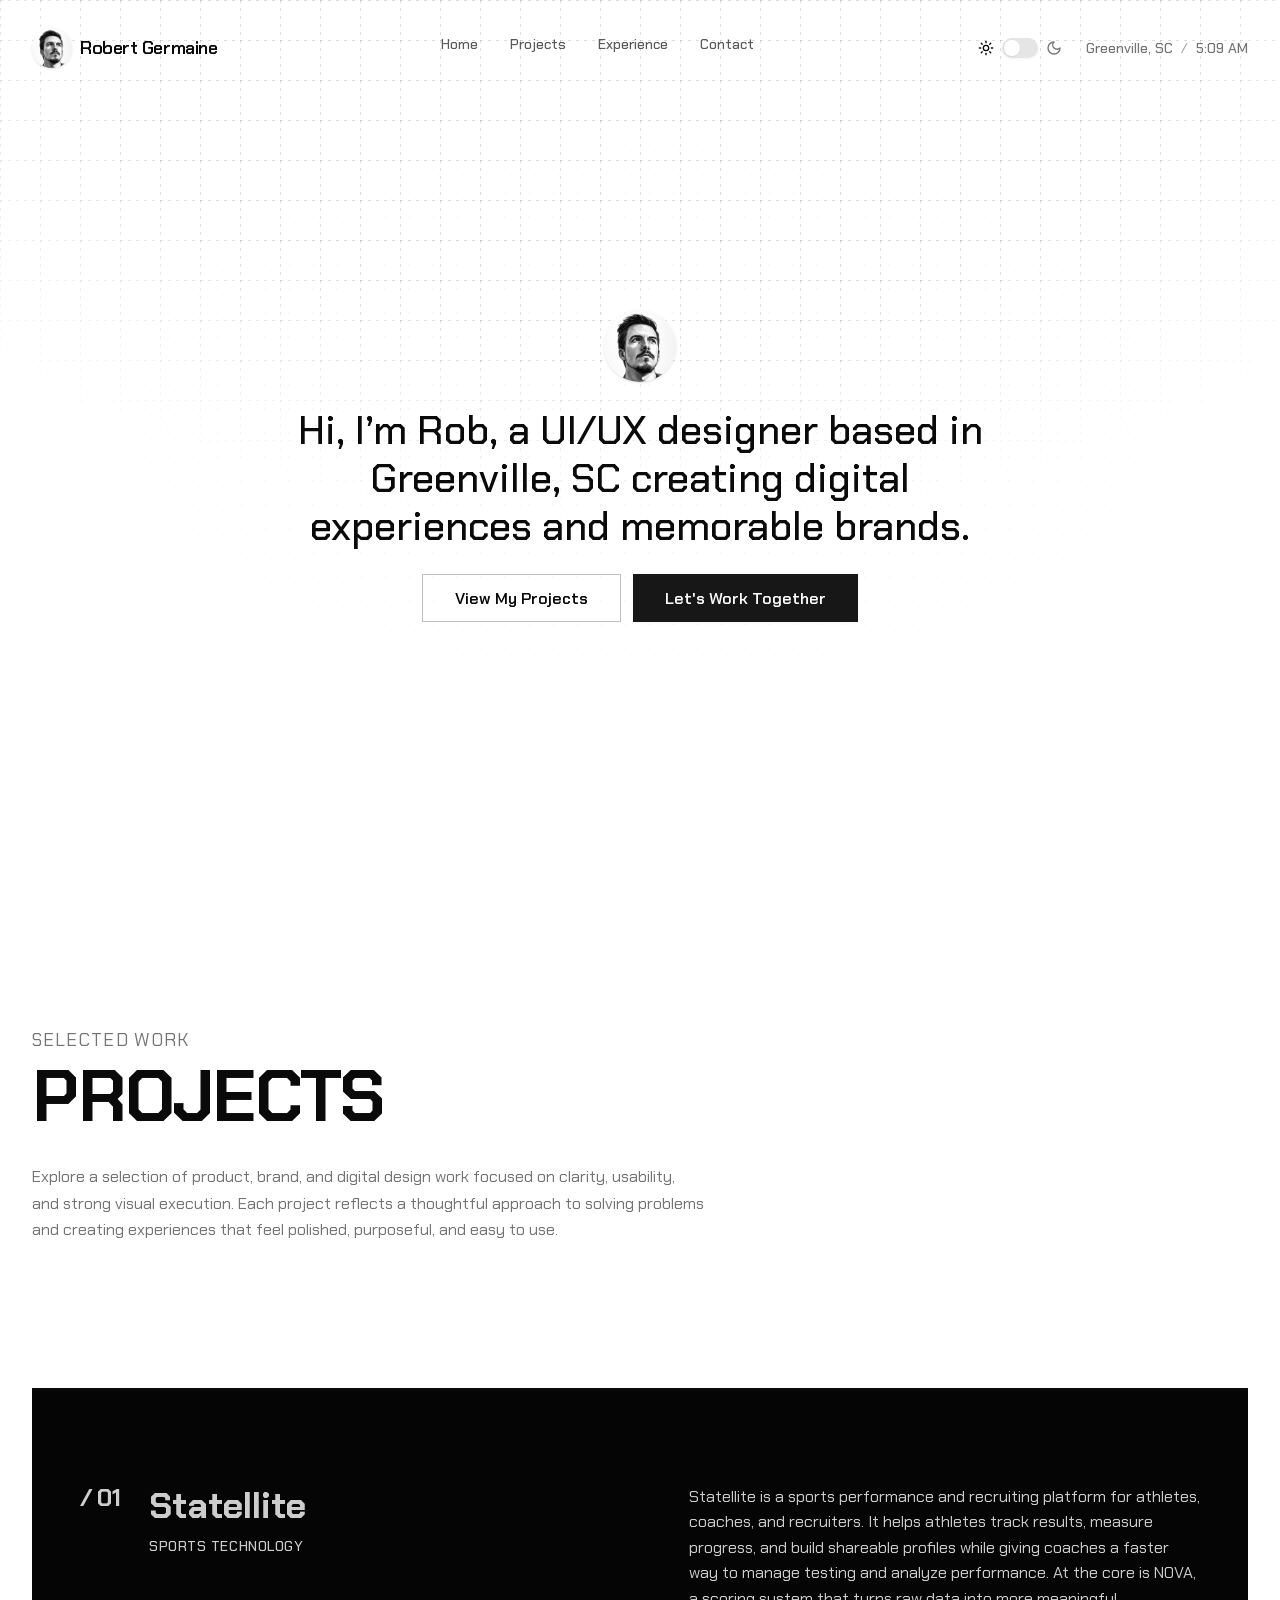
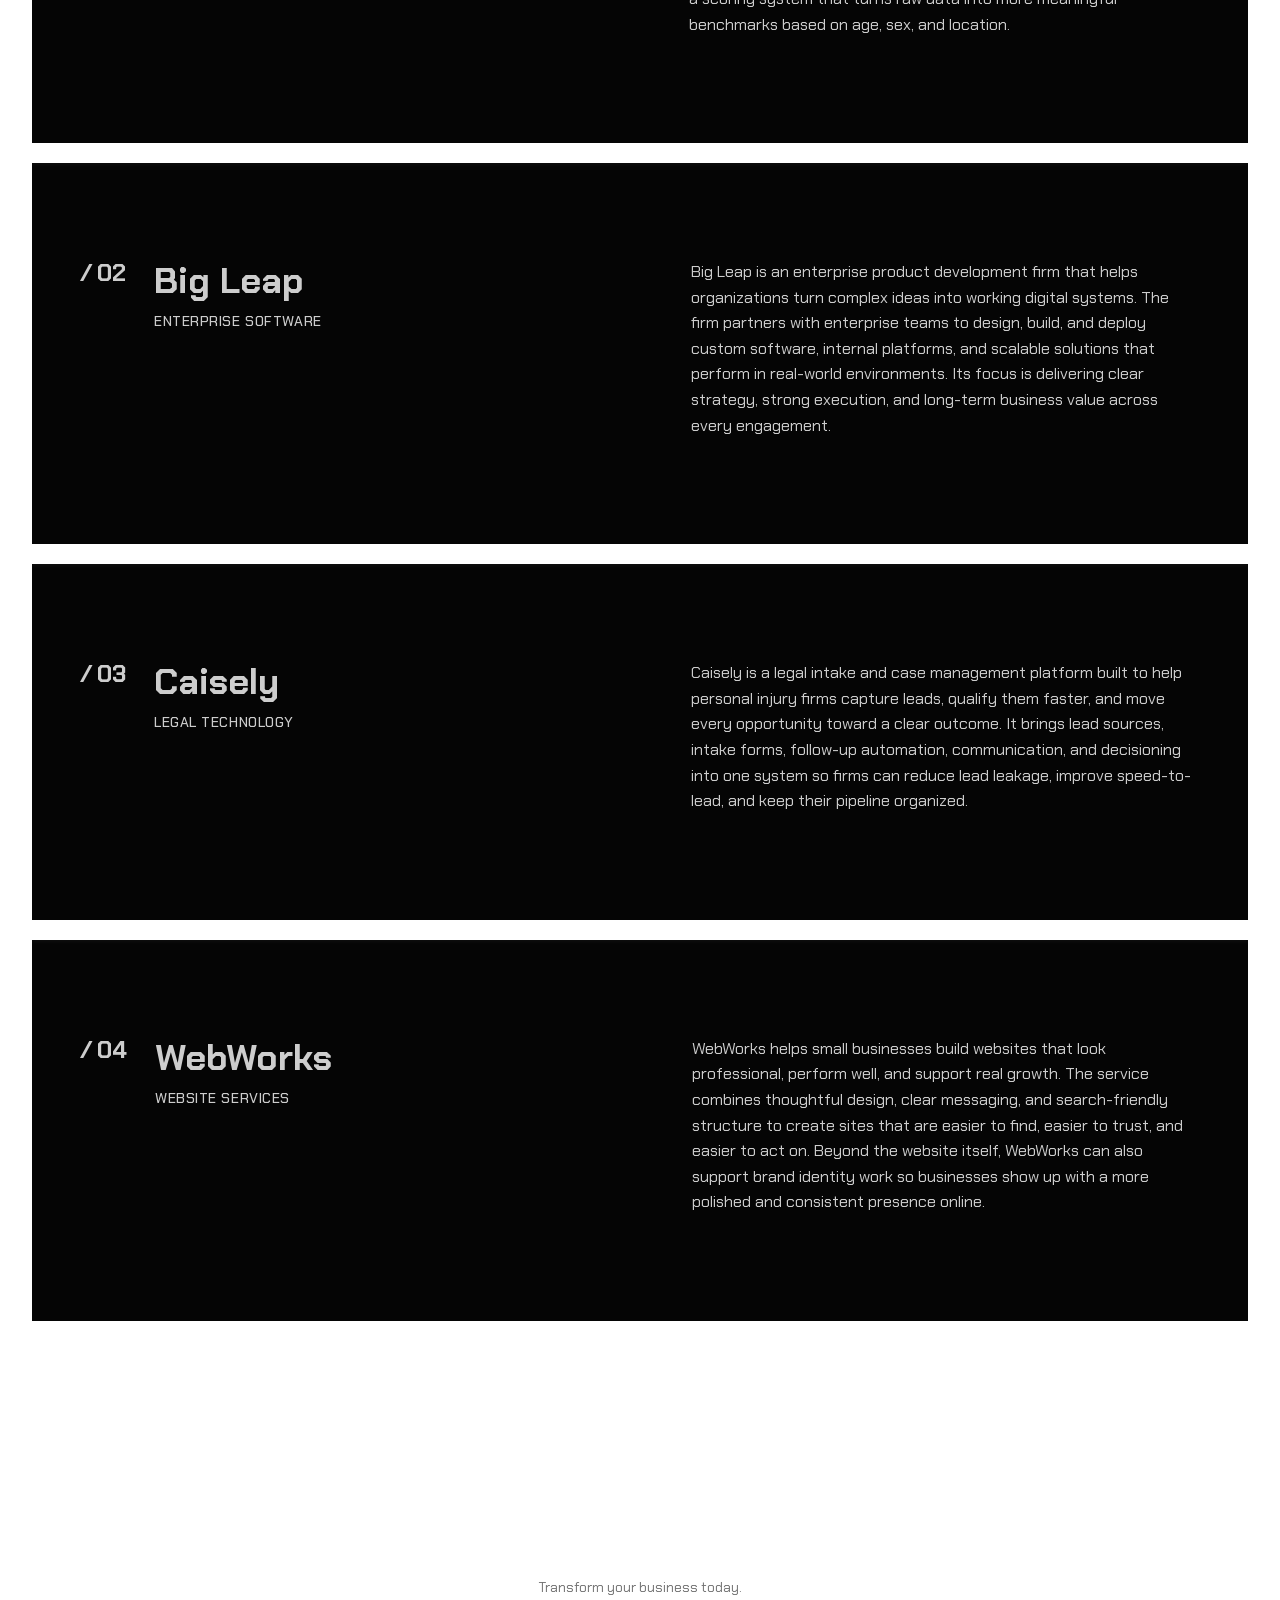
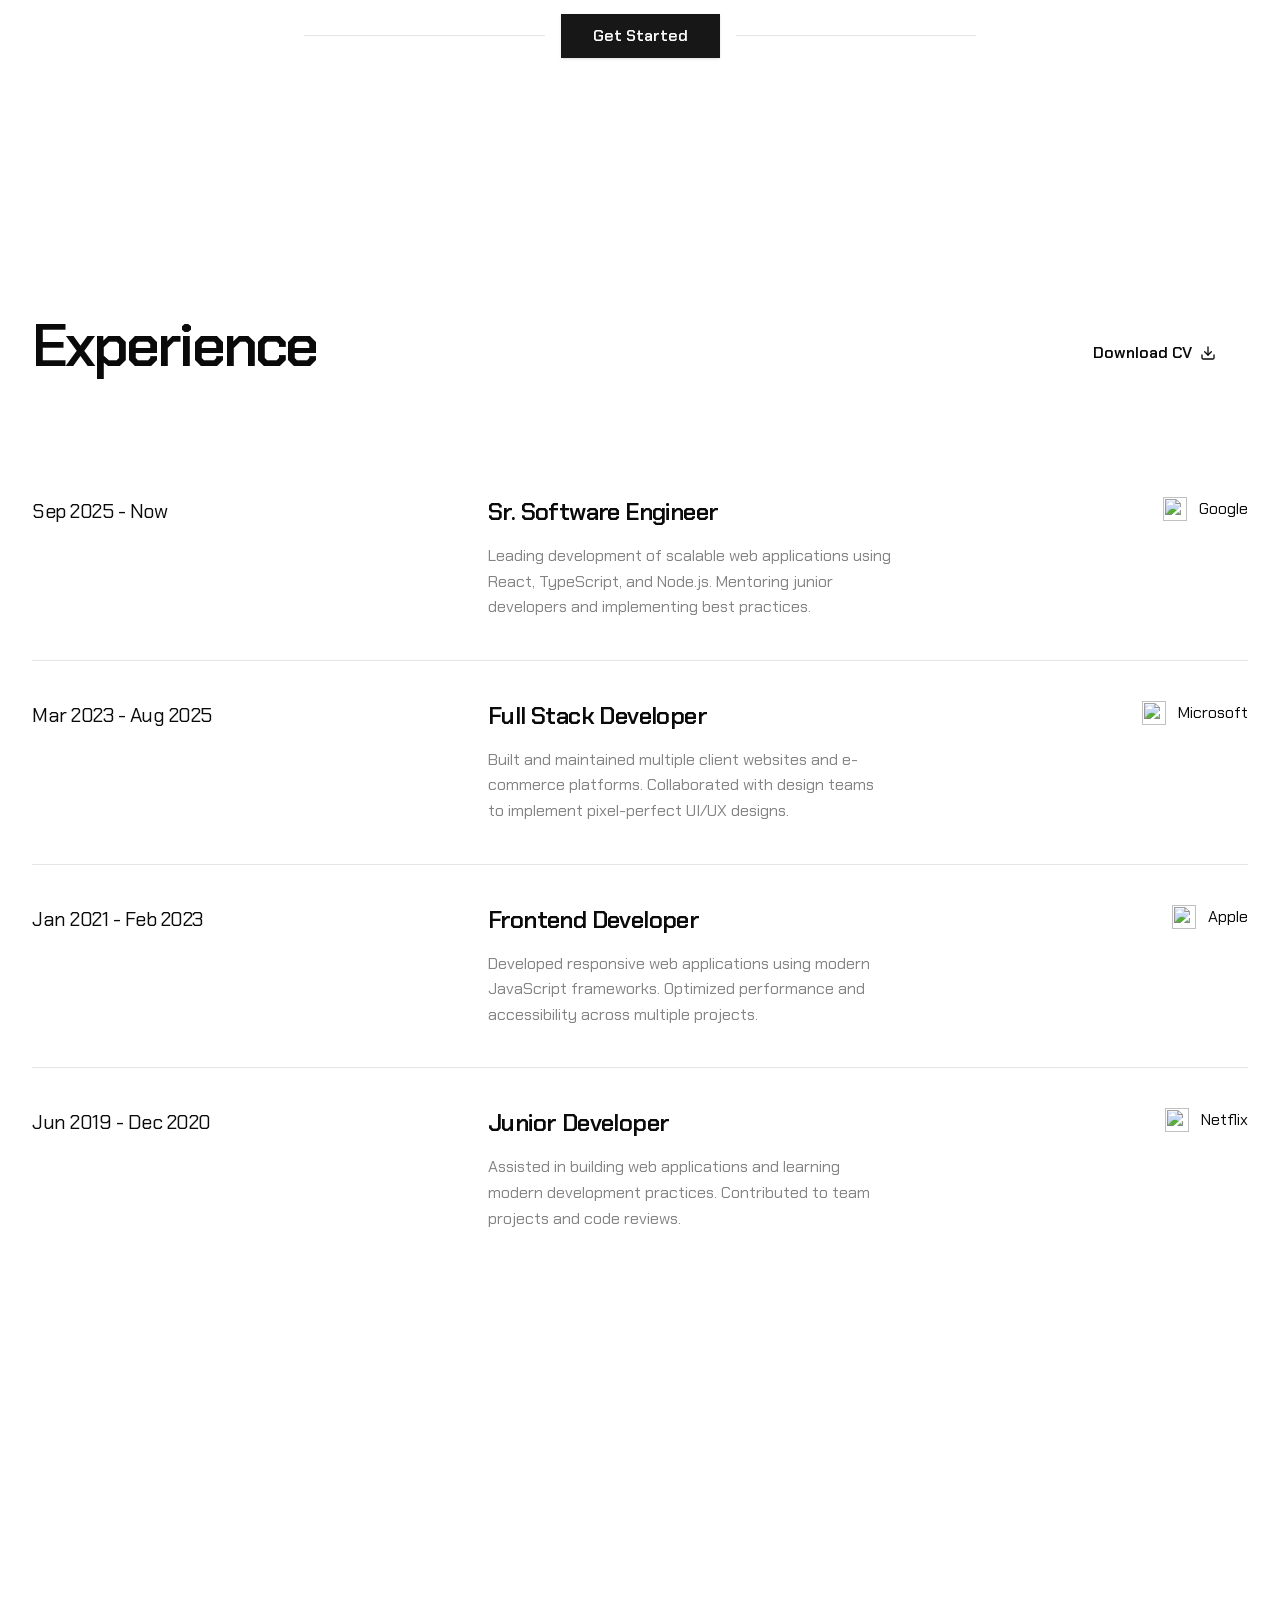
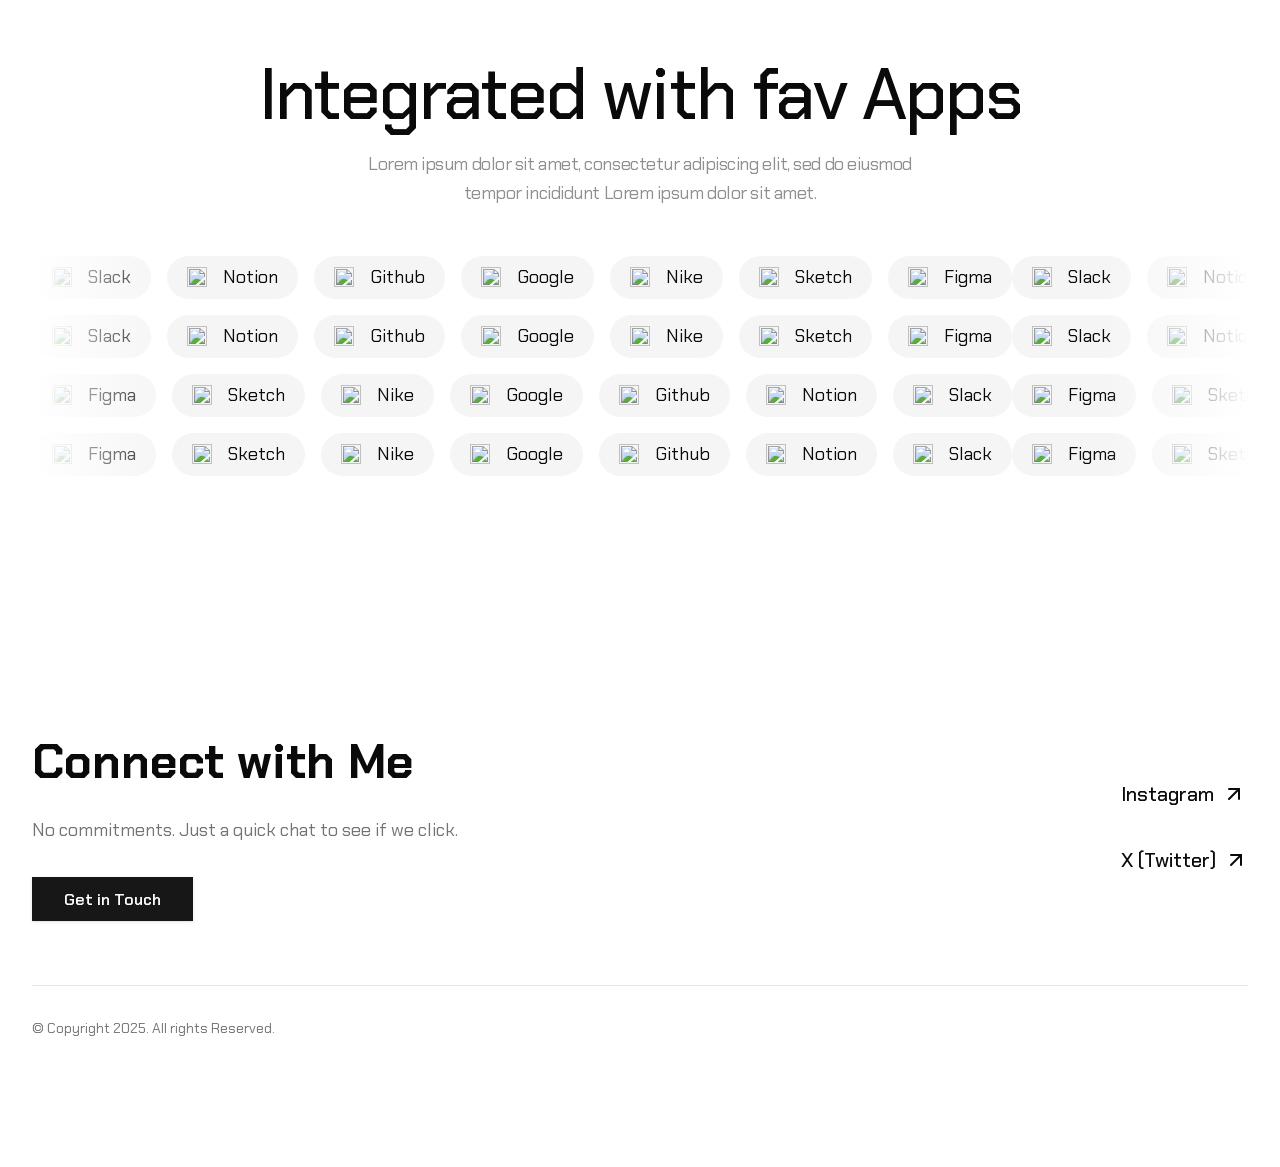
==== commit 82d30b2a: "Add files via upload" ====
--- a/index.html
+++ b/index.html
@@ -94,20 +94,36 @@
               <span class="navbar-meta-time" data-nav-time>—</span>
             </div>
 
-            <button
-              type="button"
-              class="nav-menu-toggle"
-              id="nav-menu-toggle"
-              aria-expanded="false"
-              aria-controls="nav-mobile-panel"
-            >
-              <svg xmlns="http://www.w3.org/2000/svg" viewBox="0 0 24 24" fill="none" stroke="currentColor" stroke-width="2" stroke-linecap="round" stroke-linejoin="round" aria-hidden="true">
-                <line x1="4" x2="20" y1="12" y2="12" />
-                <line x1="4" x2="20" y1="6" y2="6" />
-                <line x1="4" x2="20" y1="18" y2="18" />
-              </svg>
-              <span class="sr-only">Open menu</span>
-            </button>
+            <div class="navbar-mobile-actions">
+              <div class="theme-toggle theme-toggle-bar" title="Color theme">
+                <span class="theme-toggle-icon theme-toggle-sun" aria-hidden="true">
+                  <svg xmlns="http://www.w3.org/2000/svg" width="16" height="16" viewBox="0 0 24 24" fill="none" stroke="currentColor" stroke-width="2" stroke-linecap="round" stroke-linejoin="round"><circle cx="12" cy="12" r="4" /><path d="M12 2v2" /><path d="M12 20v2" /><path d="m4.93 4.93 1.41 1.41" /><path d="m17.66 17.66 1.41 1.41" /><path d="M2 12h2" /><path d="M20 12h2" /><path d="m6.34 17.66-1.41 1.41" /><path d="m19.07 4.93-1.41 1.41" /></svg>
+                </span>
+                <label class="theme-switch">
+                  <input type="checkbox" id="theme-toggle-input-bar" role="switch" aria-label="Dark mode" />
+                  <span class="theme-switch-track" aria-hidden="true">
+                    <span class="theme-switch-thumb"></span>
+                  </span>
+                </label>
+                <span class="theme-toggle-icon theme-toggle-moon" aria-hidden="true">
+                  <svg xmlns="http://www.w3.org/2000/svg" width="16" height="16" viewBox="0 0 24 24" fill="none" stroke="currentColor" stroke-width="2" stroke-linecap="round" stroke-linejoin="round"><path d="M12 3a6 6 0 0 0 9 9 9 9 0 1 1-9-9Z" /></svg>
+                </span>
+              </div>
+              <button
+                type="button"
+                class="nav-menu-toggle"
+                id="nav-menu-toggle"
+                aria-expanded="false"
+                aria-controls="nav-mobile-panel"
+              >
+                <svg xmlns="http://www.w3.org/2000/svg" viewBox="0 0 24 24" fill="none" stroke="currentColor" stroke-width="2" stroke-linecap="round" stroke-linejoin="round" aria-hidden="true">
+                  <line x1="4" x2="20" y1="12" y2="12" />
+                  <line x1="4" x2="20" y1="6" y2="6" />
+                  <line x1="4" x2="20" y1="18" y2="18" />
+                </svg>
+                <span class="sr-only">Open menu</span>
+              </button>
+            </div>
           </div>
         </nav>
       </header>
@@ -821,37 +837,11 @@
           </a>
           <nav class="nav-mobile-links" aria-label="Mobile">
             <a href="index.html">Home</a>
-            <a href="index.html#about">About</a>
-            <a href="index.html#pricing">Pricing</a>
+            <a href="#projects">Projects</a>
+            <a href="#experience">Experience</a>
             <a href="contact.html">Contact</a>
           </nav>
           <div class="nav-mobile-footer">
-            <div class="theme-toggle theme-toggle-mobile" title="Color theme">
-              <span class="theme-toggle-icon theme-toggle-sun" aria-hidden="true">
-                <svg xmlns="http://www.w3.org/2000/svg" width="16" height="16" viewBox="0 0 24 24" fill="none" stroke="currentColor" stroke-width="2" stroke-linecap="round" stroke-linejoin="round">
-                  <circle cx="12" cy="12" r="4" />
-                  <path d="M12 2v2" />
-                  <path d="M12 20v2" />
-                  <path d="m4.93 4.93 1.41 1.41" />
-                  <path d="m17.66 17.66 1.41 1.41" />
-                  <path d="M2 12h2" />
-                  <path d="M20 12h2" />
-                  <path d="m6.34 17.66-1.41 1.41" />
-                  <path d="m19.07 4.93-1.41 1.41" />
-                </svg>
-              </span>
-              <label class="theme-switch">
-                <input type="checkbox" id="theme-toggle-input-mobile" role="switch" aria-label="Dark mode" />
-                <span class="theme-switch-track" aria-hidden="true">
-                  <span class="theme-switch-thumb"></span>
-                </span>
-              </label>
-              <span class="theme-toggle-icon theme-toggle-moon" aria-hidden="true">
-                <svg xmlns="http://www.w3.org/2000/svg" width="16" height="16" viewBox="0 0 24 24" fill="none" stroke="currentColor" stroke-width="2" stroke-linecap="round" stroke-linejoin="round">
-                  <path d="M12 3a6 6 0 0 0 9 9 9 9 0 1 1-9-9Z" />
-                </svg>
-              </span>
-            </div>
             <div class="font-medium">Greenville, SC</div>
             <div class="navbar-meta-time" data-nav-time>—</div>
           </div>
--- a/site.css
+++ b/site.css
@@ -362,6 +362,7 @@
   gap: 0.5rem;
 }
 
+/* Legacy: kept for any remaining mobile-panel toggles */
 .theme-toggle-mobile {
   justify-content: center;
   margin-bottom: 0.75rem;
@@ -441,6 +442,35 @@
 
 .theme-switch input:checked + .theme-switch-track .theme-switch-thumb {
   transform: translateX(1rem);
+}
+
+/* Mobile: toggle + hamburger side-by-side */
+.navbar-mobile-actions {
+  display: flex;
+  align-items: center;
+  gap: 0.75rem;
+}
+
+@media (min-width: 768px) {
+  .navbar-mobile-actions {
+    display: none;
+  }
+}
+
+.theme-toggle-bar {
+  display: none;
+}
+
+@media (max-width: 767px) {
+  .theme-toggle-bar {
+    display: flex;
+  }
+}
+
+@media (min-width: 1024px) {
+  .theme-toggle-bar {
+    display: none;
+  }
 }
 
 .nav-menu-toggle {
@@ -463,12 +493,6 @@
 .nav-menu-toggle:hover {
   background: color-mix(in oklch, var(--foreground) 6%, transparent);
   color: var(--foreground);
-}
-
-@media (min-width: 768px) {
-  .nav-menu-toggle {
-    display: none;
-  }
 }
 
 .nav-menu-toggle svg {
@@ -1519,12 +1543,20 @@
   display: block;
   min-height: 18rem; /* min-h-72 */
   padding: 3.5rem 1.25rem;
+  background-color: #1a1a1a;
   background-size: cover;
   background-position: center;
   background-repeat: no-repeat;
+  overflow: hidden;
+}
+
+.projects-18-card,
+.projects-18-card:link,
+.projects-18-card:visited,
+.projects-18-card:hover,
+.projects-18-card:active {
   text-decoration: none;
-  color: inherit;
-  overflow: hidden;
+  color: #fff;
 }
 
 @media (min-width: 1024px) {
@@ -1539,15 +1571,20 @@
   z-index: 0;
   background: rgb(0 0 0 / 0.8);
   backdrop-filter: blur(2px);
-  transition:
-    background 0.3s ease,
-    backdrop-filter 0.3s ease;
   pointer-events: none;
 }
 
-.projects-18-card:hover .projects-18-overlay {
-  background: rgb(0 0 0 / 0.5);
-  backdrop-filter: none;
+@media (hover: hover) {
+  .projects-18-overlay {
+    transition:
+      background 0.3s ease,
+      backdrop-filter 0.3s ease;
+  }
+
+  .projects-18-card:hover .projects-18-overlay {
+    background: rgb(0 0 0 / 0.5);
+    backdrop-filter: none;
+  }
 }
 
 .projects-18-card-inner {
@@ -1556,12 +1593,17 @@
   display: flex;
   flex-direction: column;
   gap: 1.75rem; /* gap-7 */
-  color: color-mix(in srgb, white 80%, transparent);
-  transition: color 0.3s ease;
-}
-
-.projects-18-card:hover .projects-18-card-inner {
-  color: #fff;
+  color: rgba(255, 255, 255, 0.8);
+}
+
+@media (hover: hover) {
+  .projects-18-card-inner {
+    transition: color 0.3s ease;
+  }
+
+  .projects-18-card:hover .projects-18-card-inner {
+    color: #fff;
+  }
 }
 
 @media (min-width: 1024px) {
@@ -1631,24 +1673,32 @@
 
 .projects-18-reveal {
   margin-top: 0.625rem;
-  max-height: 0;
-  overflow: hidden;
-  transition: max-height 0.3s ease;
-}
-
-.projects-18-card:hover .projects-18-reveal {
-  max-height: 4rem;
 }
 
 .projects-18-reveal-inner {
   display: block;
   padding-top: 0.25rem;
-  opacity: 0;
-  transition: opacity 0.3s ease;
-}
-
-.projects-18-card:hover .projects-18-reveal-inner {
-  opacity: 1;
+}
+
+@media (hover: hover) {
+  .projects-18-reveal {
+    max-height: 0;
+    overflow: hidden;
+    transition: max-height 0.3s ease;
+  }
+
+  .projects-18-card:hover .projects-18-reveal {
+    max-height: 4rem;
+  }
+
+  .projects-18-reveal-inner {
+    opacity: 0;
+    transition: opacity 0.3s ease;
+  }
+
+  .projects-18-card:hover .projects-18-reveal-inner {
+    opacity: 1;
+  }
 }
 
 /* "View project" — outline on dark (Button outline dark) */
@@ -1676,14 +1726,6 @@
   .projects-18-reveal-inner {
     transition: none;
   }
-
-  .projects-18-card:hover .projects-18-reveal {
-    max-height: none;
-  }
-
-  .projects-18-reveal-inner {
-    opacity: 1;
-  }
 }
 
 /* -------------------------------------------------------------------------- */
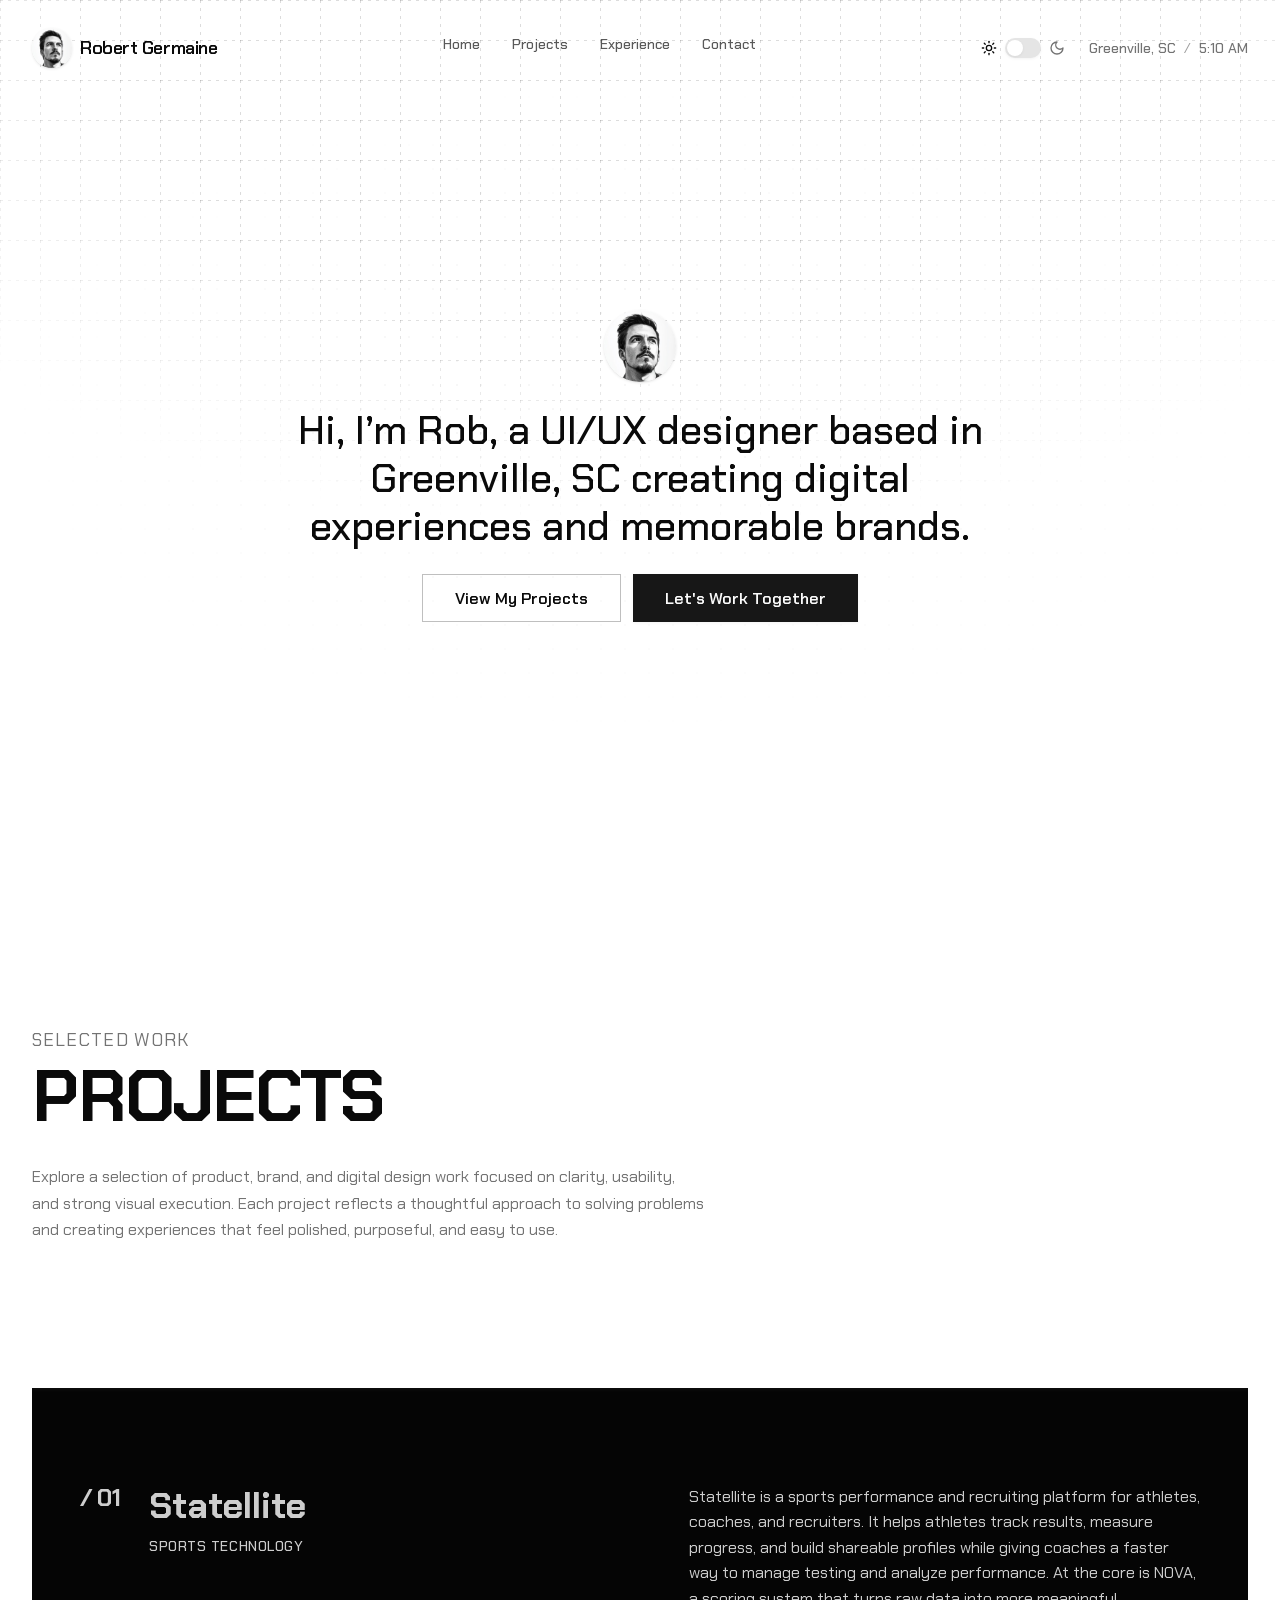
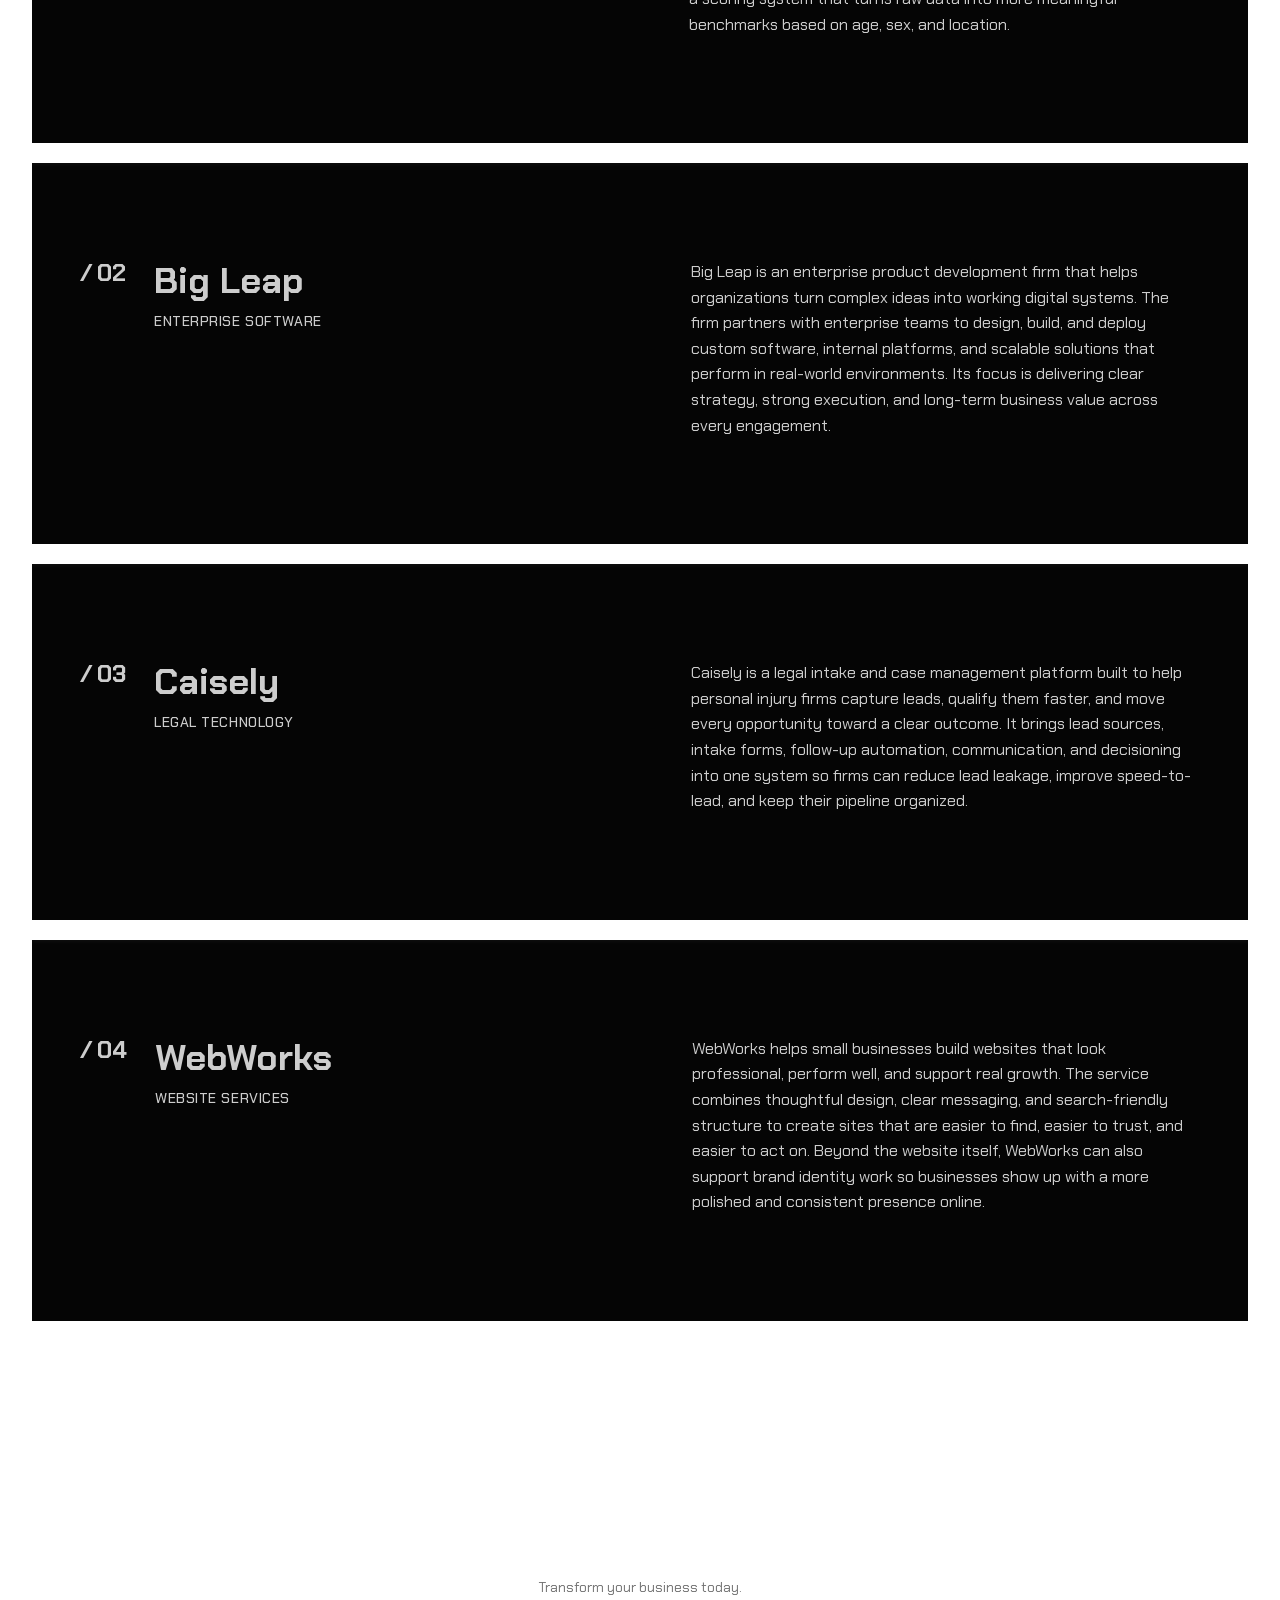
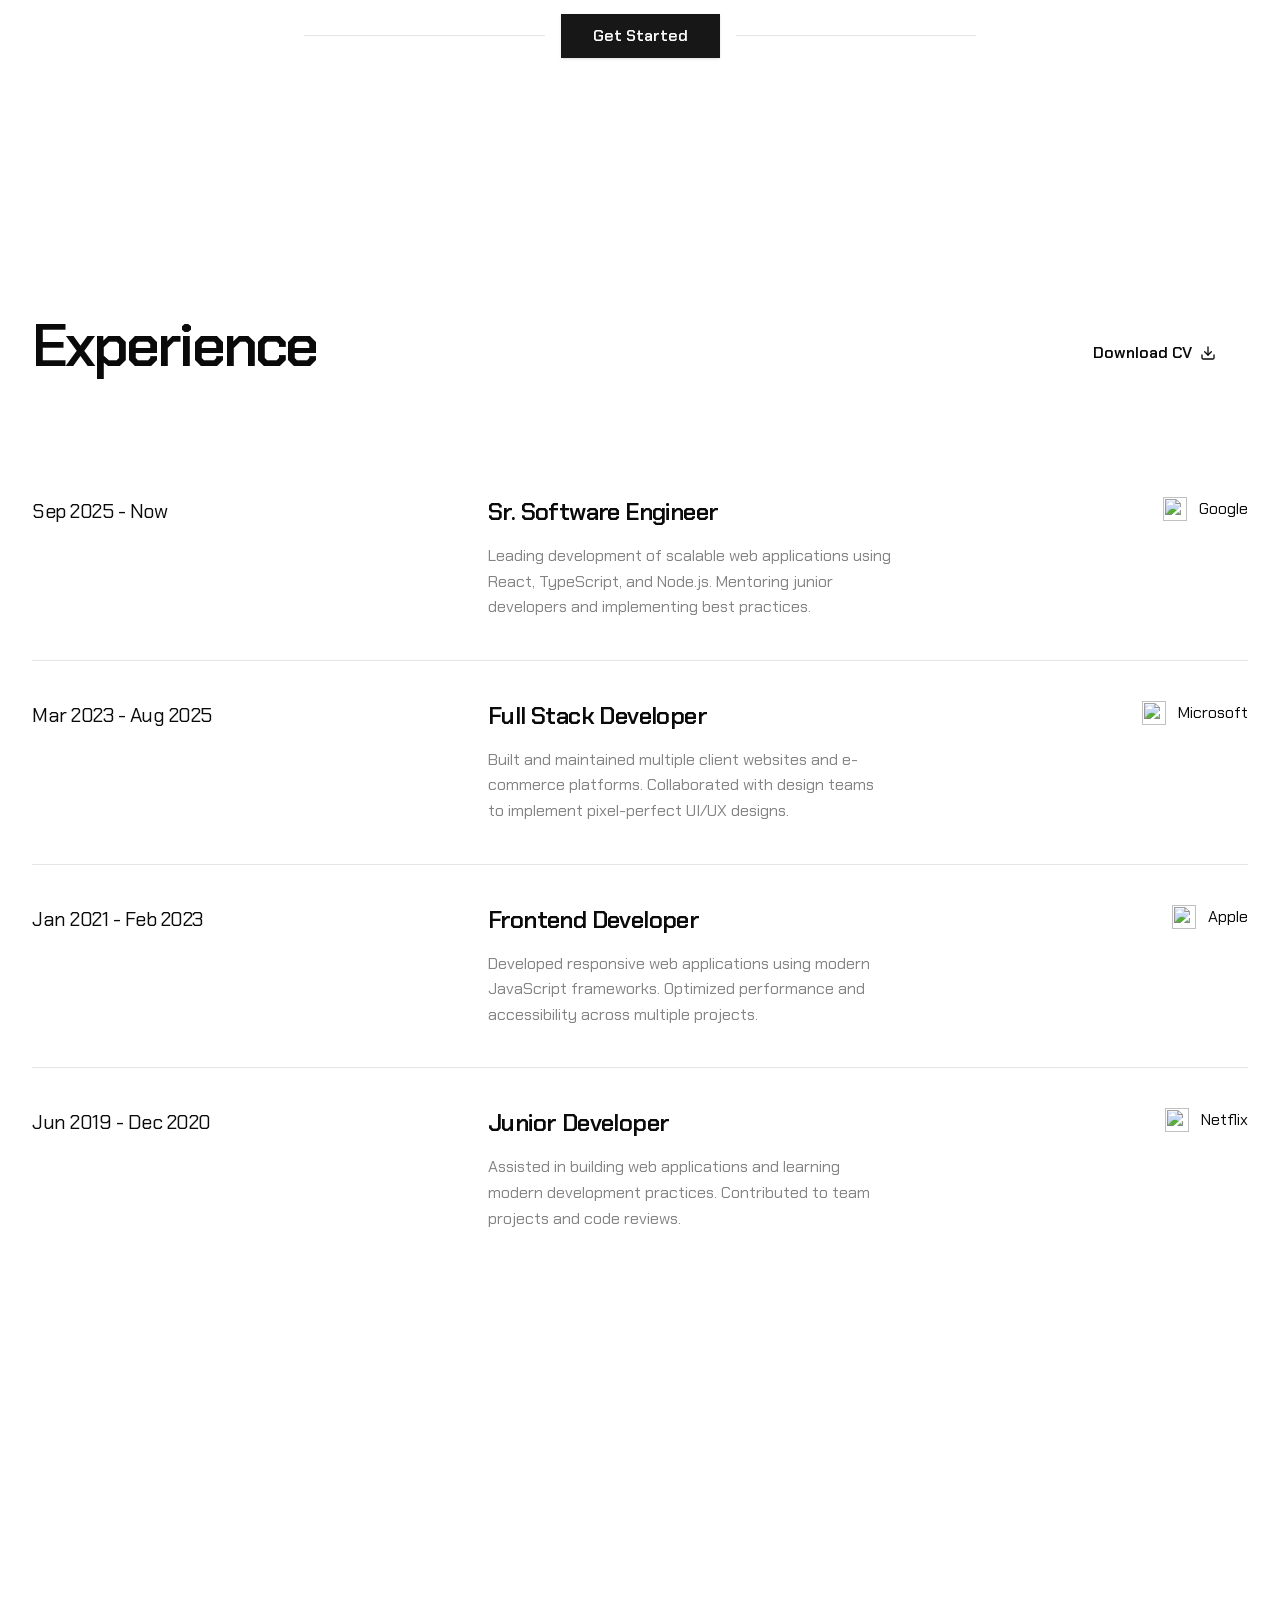
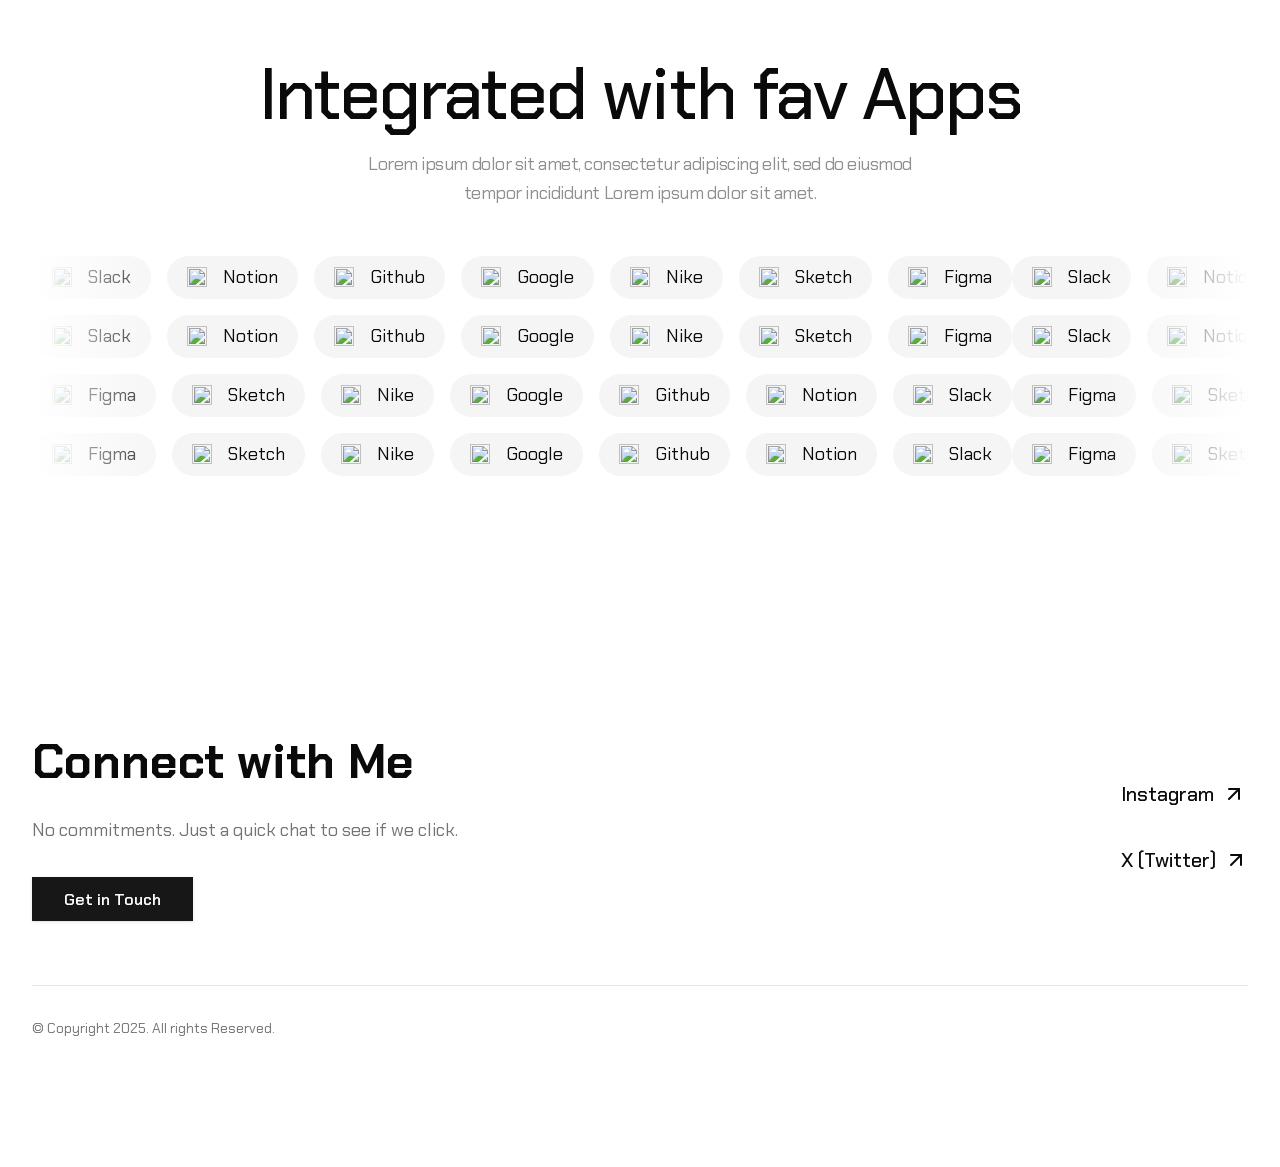
==== commit 1d083f69: "Add files via upload" ====
--- a/index.html
+++ b/index.html
@@ -827,13 +827,13 @@
         <div class="nav-mobile-inner">
           <a class="nav-mobile-brand" href="index.html">
             <img
-              class="navbar-logo"
-              src="https://deifkwefumgah.cloudfront.net/shadcnblocks/block/logos/shadcnblockscom-icon.svg"
+              class="hero-avatar"
+              src="images/avatar.jpg"
               width="40"
               height="40"
-              alt=""
+              alt="avatar"
             />
-            <span>Shadcnblocks.com</span>
+            <span>Robert Germaine</span>
           </a>
           <nav class="nav-mobile-links" aria-label="Mobile">
             <a href="index.html">Home</a>
--- a/site.css
+++ b/site.css
@@ -444,11 +444,13 @@
   transform: translateX(1rem);
 }
 
-/* Mobile: toggle + hamburger side-by-side */
+/* Mobile: toggle + hamburger side-by-side in a row */
 .navbar-mobile-actions {
   display: flex;
+  flex-direction: row;
   align-items: center;
   gap: 0.75rem;
+  flex-shrink: 0;
 }
 
 @media (min-width: 768px) {
@@ -458,16 +460,10 @@
 }
 
 .theme-toggle-bar {
-  display: none;
-}
-
-@media (max-width: 767px) {
-  .theme-toggle-bar {
-    display: flex;
-  }
-}
-
-@media (min-width: 1024px) {
+  display: flex;
+}
+
+@media (min-width: 768px) {
   .theme-toggle-bar {
     display: none;
   }
@@ -543,6 +539,13 @@
   font-size: 1.125rem;
   font-weight: 600;
   letter-spacing: -0.025em;
+}
+
+.nav-mobile-brand .hero-avatar {
+  width: 40px;
+  height: 40px;
+  min-width: 40px;
+  min-height: 40px;
 }
 
 .nav-mobile-links {
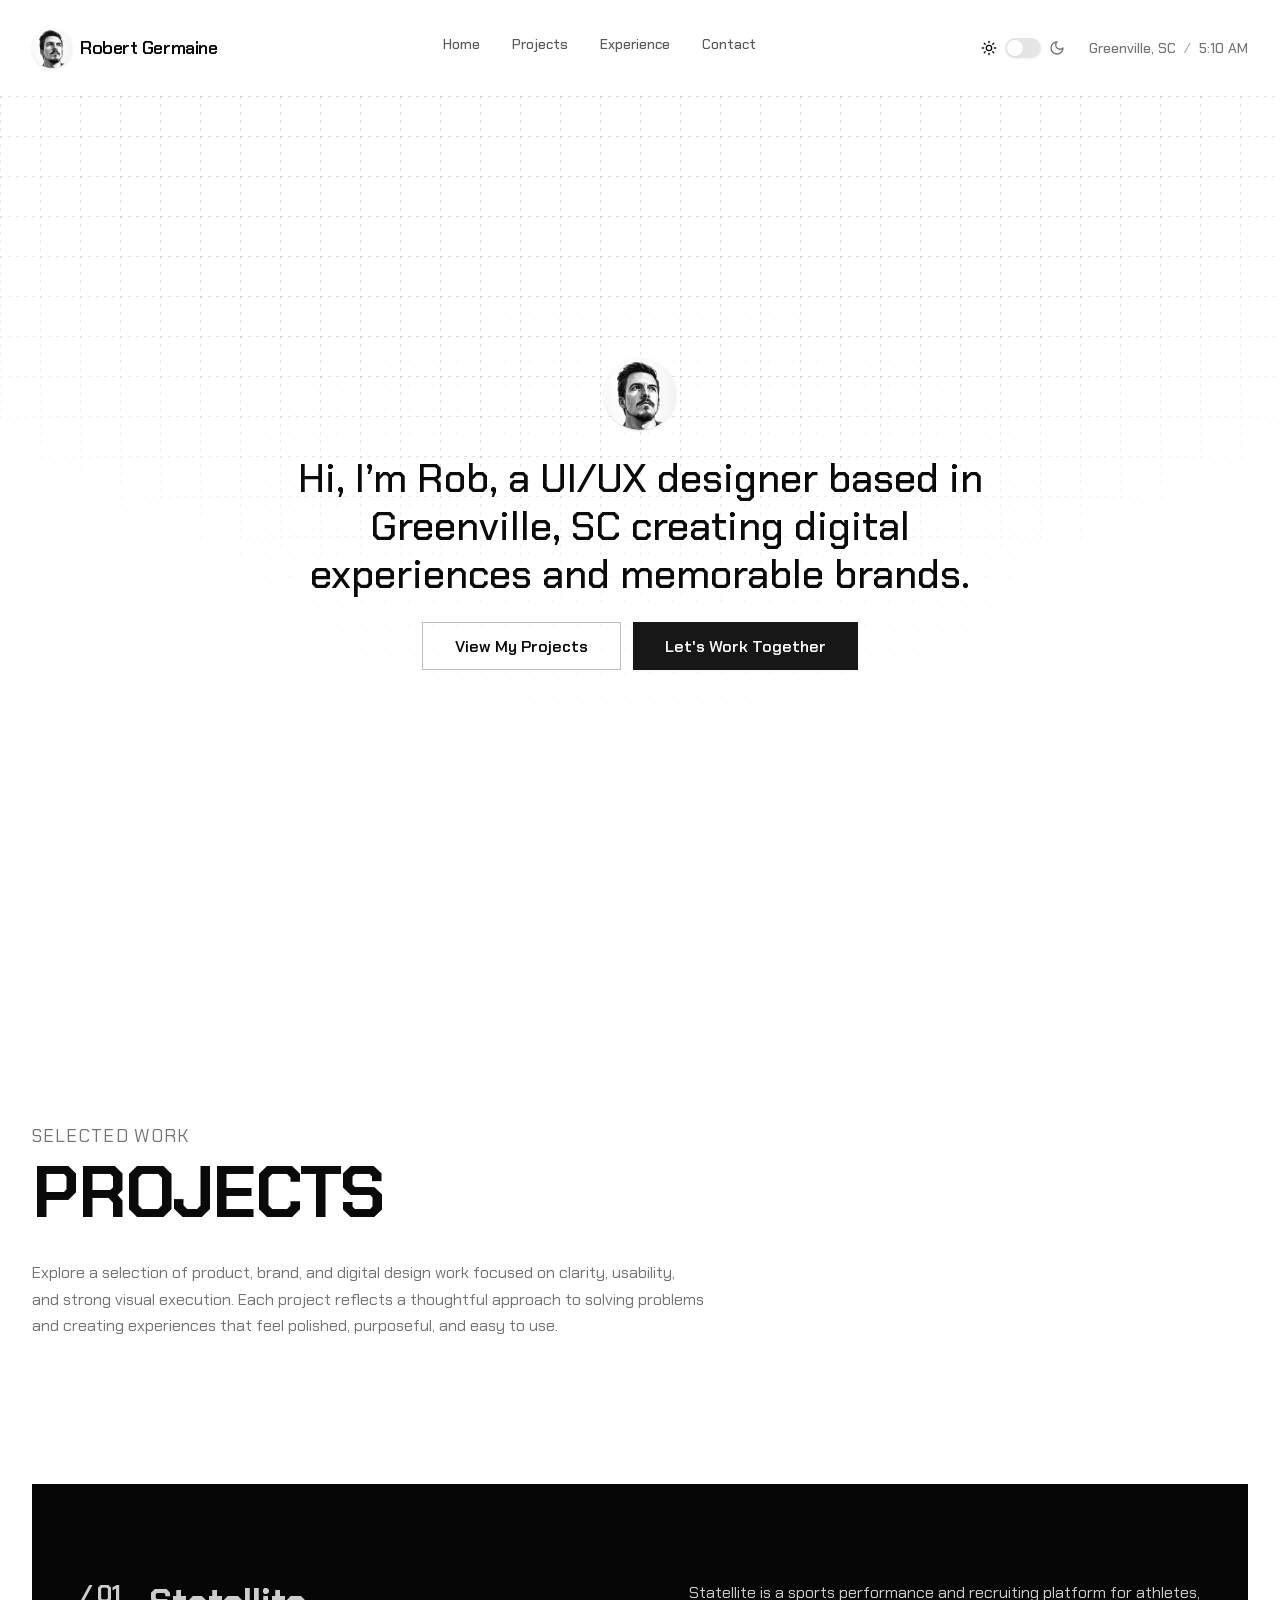
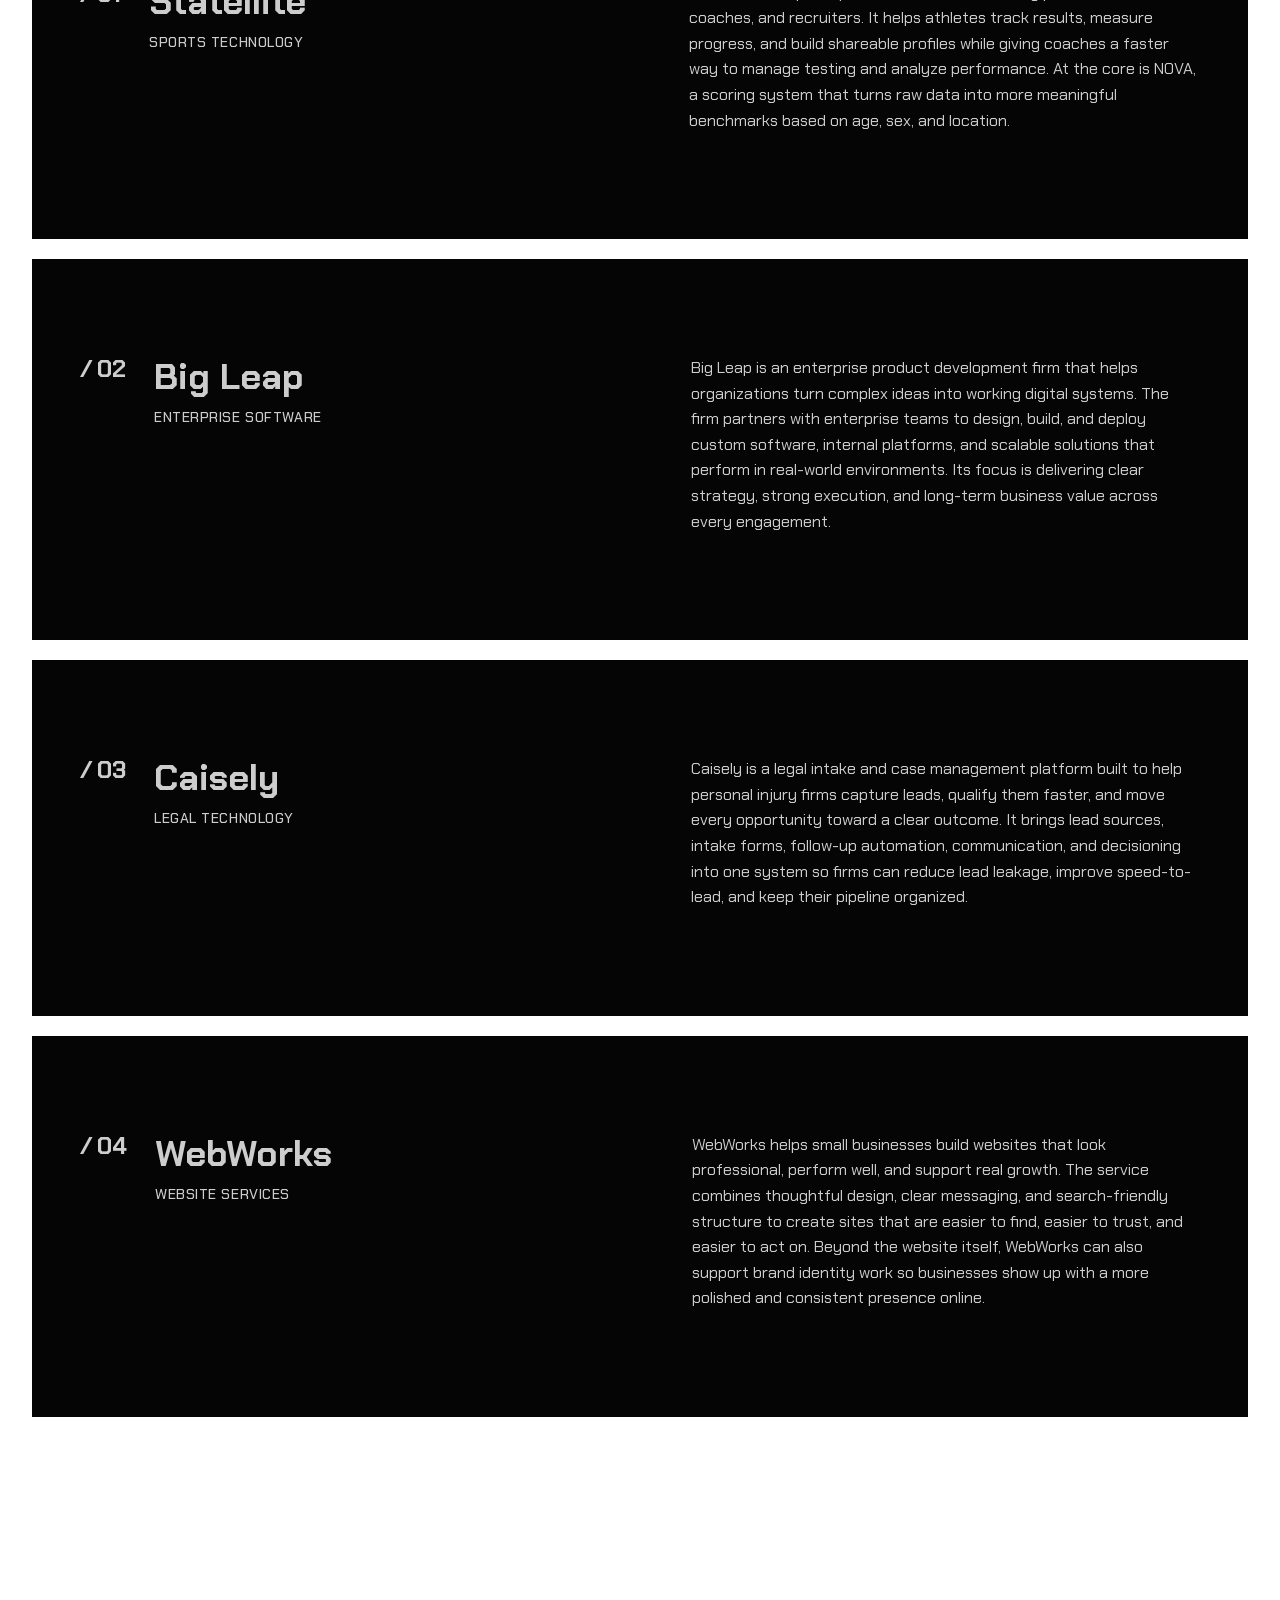
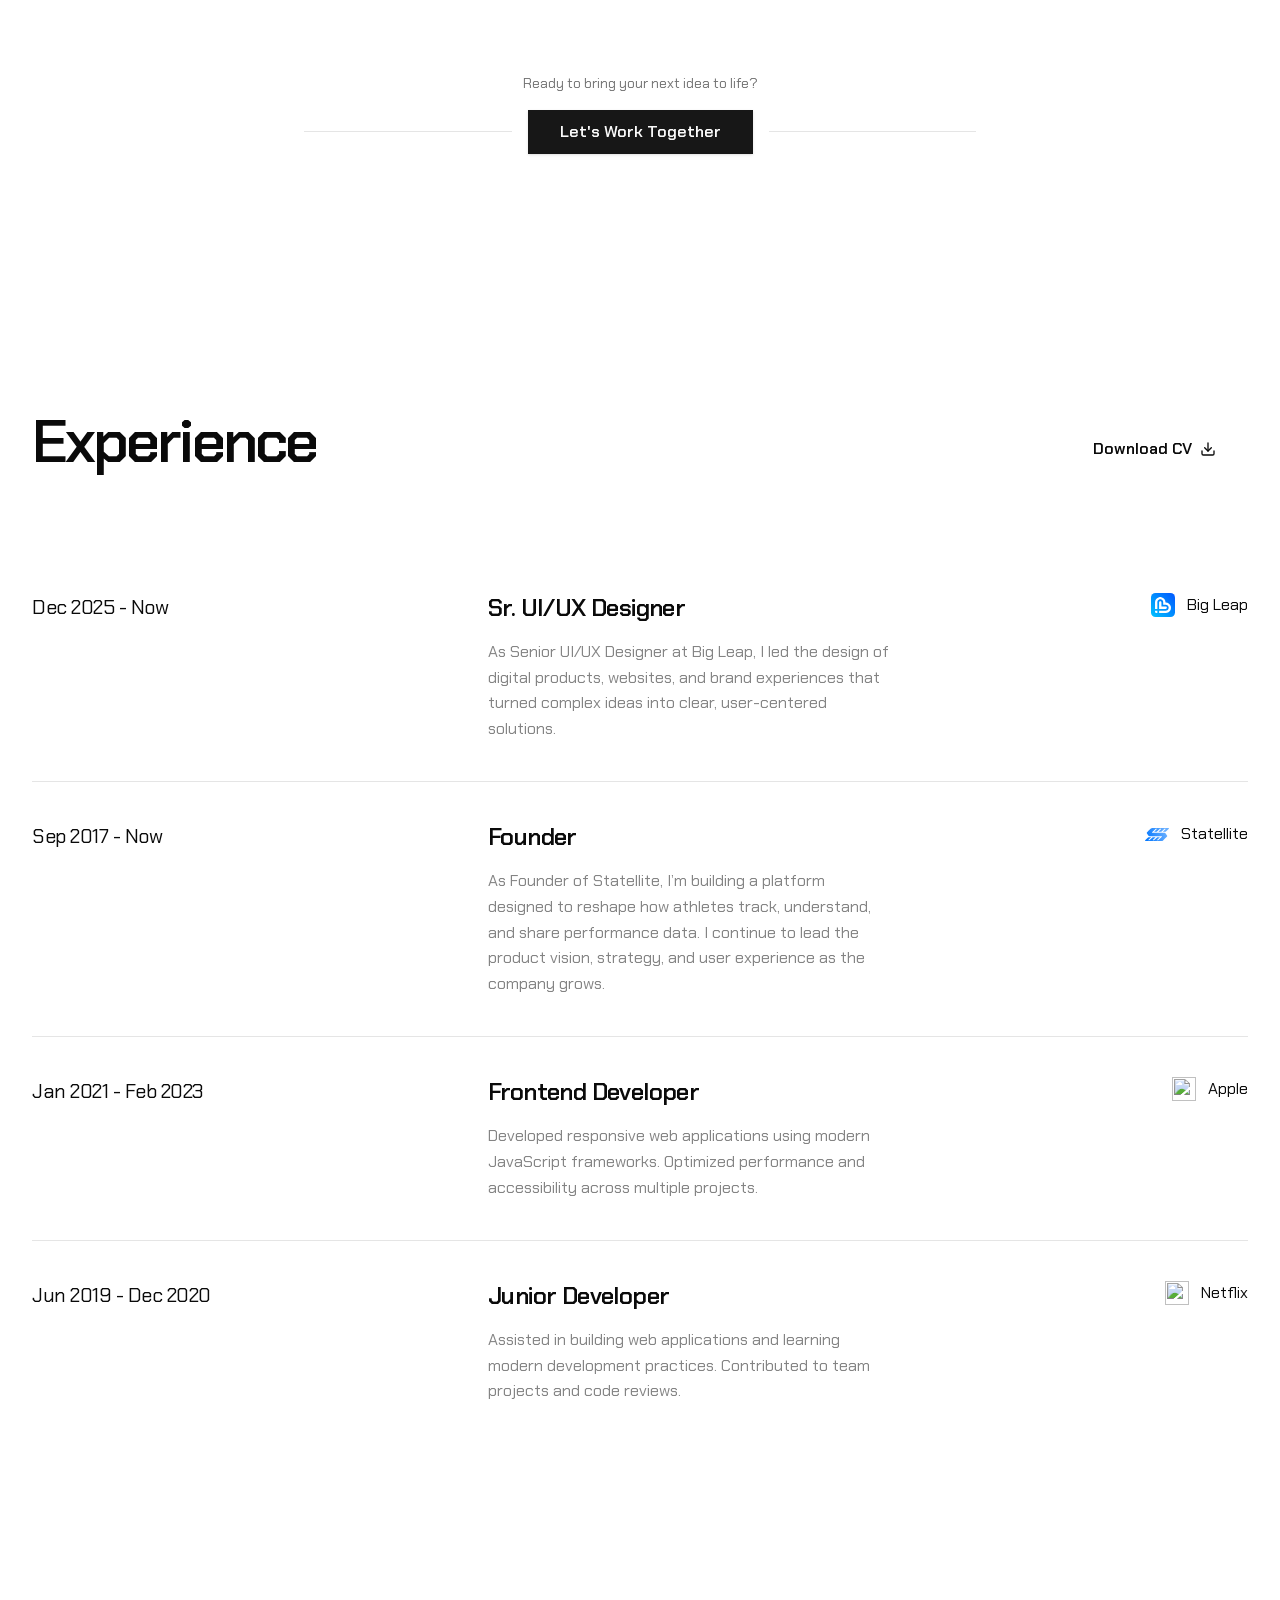
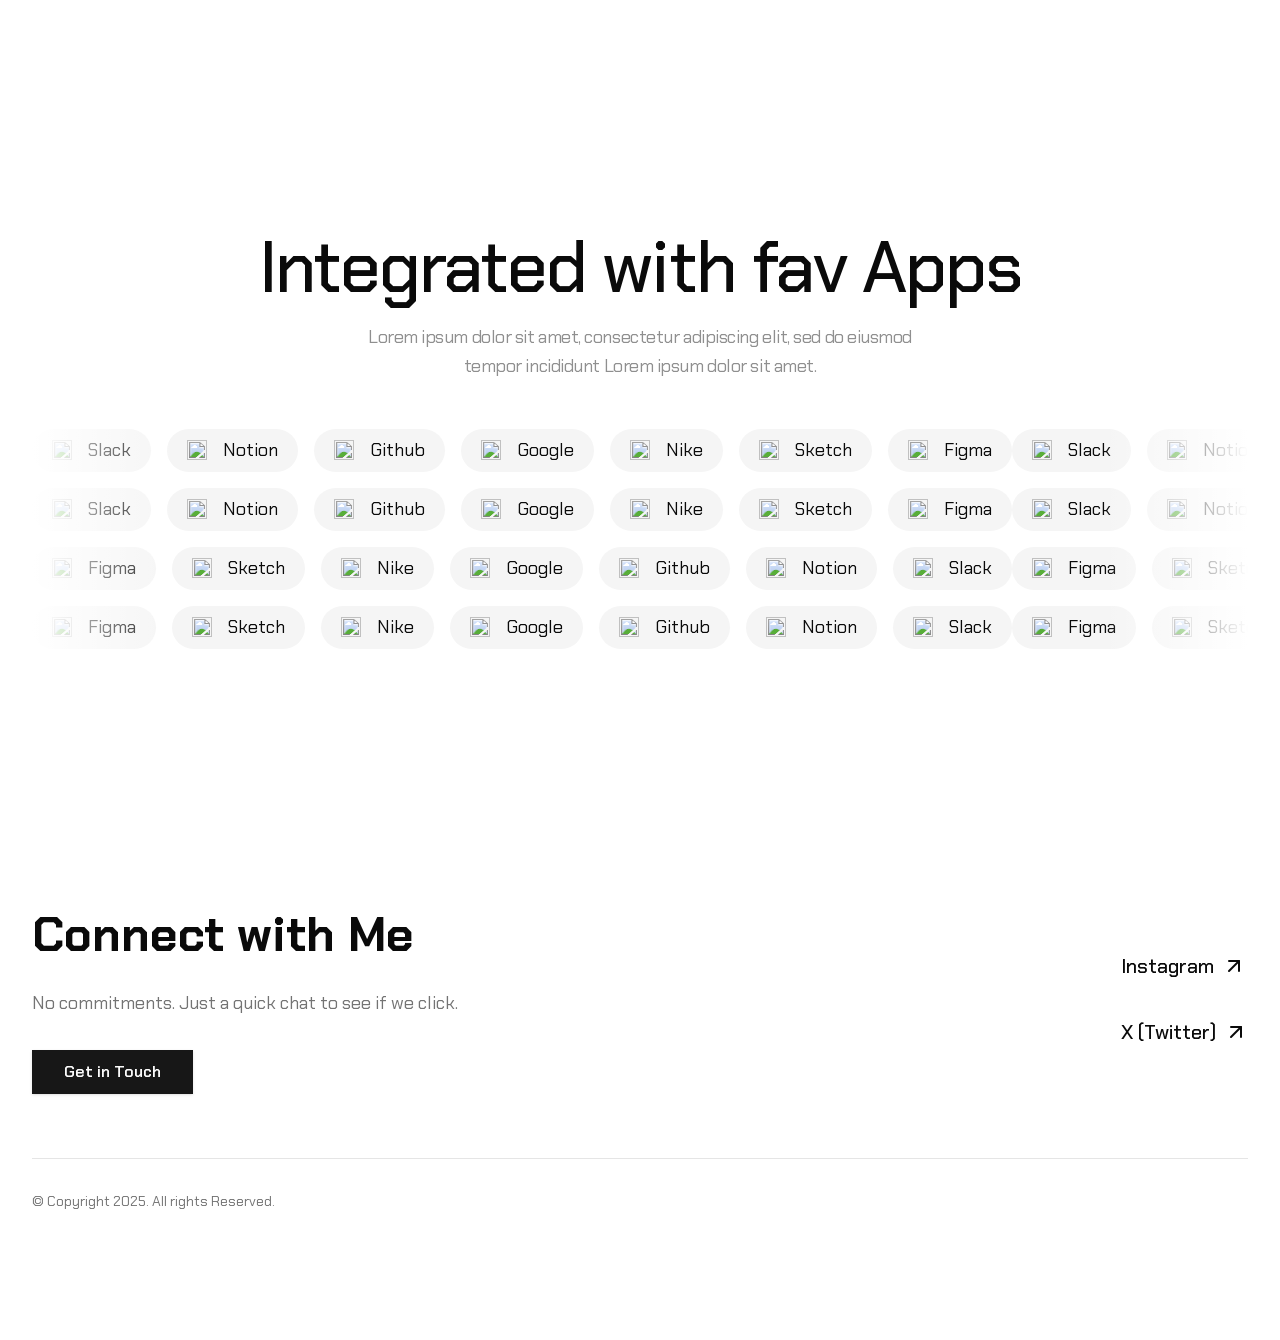
==== commit 6ce36545: "Add files via upload" ====
--- a/index.html
+++ b/index.html
@@ -24,11 +24,6 @@
   </head>
   <body>
     <main class="page-main" id="main-content">
-    <section class="hero-page">
-      <!-- Top fade + dashed grid (BackgroundPattern22) -->
-      <div class="bg-pattern-22" aria-hidden="true"></div>
-      <div class="pattern-placeholder" aria-hidden="true"></div>
-
       <header class="nav-section">
         <nav class="navbar-22" aria-label="Main navigation">
           <div class="navbar-inner">
@@ -127,6 +122,11 @@
           </div>
         </nav>
       </header>
+
+    <section class="hero-page">
+      <!-- Top fade + dashed grid (BackgroundPattern22) -->
+      <div class="bg-pattern-22" aria-hidden="true"></div>
+      <div class="pattern-placeholder" aria-hidden="true"></div>
 
       <div class="hero-animated">
         <div class="hero-inner">
@@ -357,10 +357,10 @@
       <section class="cta-20" aria-labelledby="cta-20-heading">
         <div class="site-container">
           <div class="cta-20-inner">
-            <p class="cta-20-text" id="cta-20-heading">Transform your business today.</p>
+            <p class="cta-20-text" id="cta-20-heading">Ready to bring your next idea to life?</p>
             <div class="cta-20-actions">
               <hr class="cta-20-sep" aria-hidden="true" />
-              <a class="btn btn-lg cta-20-btn" href="contact.html">Get Started</a>
+              <a class="btn btn-lg cta-20-btn" href="contact.html">Let's Work Together</a>
               <hr class="cta-20-sep" aria-hidden="true" />
             </div>
           </div>
@@ -396,43 +396,41 @@
 
           <ul class="experience-1-list">
             <li class="experience-1-item">
-              <div class="experience-1-period">Sep 2025 - Now</div>
+              <div class="experience-1-period">Dec 2025 - Now</div>
               <div class="experience-1-body">
-                <h2 class="experience-1-role">Sr. Software Engineer</h2>
+                <h2 class="experience-1-role">Sr. UI/UX Designer</h2>
                 <p class="experience-1-desc">
-                  Leading development of scalable web applications using React, TypeScript, and Node.js. Mentoring
-                  junior developers and implementing best practices.
+                  As Senior UI/UX Designer at Big Leap, I led the design of digital products, websites, and brand experiences that turned complex ideas into clear, user-centered solutions.
                 </p>
               </div>
               <div class="experience-1-company">
                 <img
                   class="experience-1-logo"
-                  src="https://deifkwefumgah.cloudfront.net/shadcnblocks/block/logos/google-icon.svg"
+                  src="images/Big Leap.svg"
                   width="24"
                   height="24"
                   alt=""
                 />
-                <span class="experience-1-company-name">Google</span>
+                <span class="experience-1-company-name">Big Leap</span>
               </div>
             </li>
             <li class="experience-1-item">
-              <div class="experience-1-period">Mar 2023 - Aug 2025</div>
+              <div class="experience-1-period">Sep 2017 - Now</div>
               <div class="experience-1-body">
-                <h2 class="experience-1-role">Full Stack Developer</h2>
+                <h2 class="experience-1-role">Founder</h2>
                 <p class="experience-1-desc">
-                  Built and maintained multiple client websites and e-commerce platforms. Collaborated with design
-                  teams to implement pixel-perfect UI/UX designs.
+                  As Founder of Statellite, I’m building a platform designed to reshape how athletes track, understand, and share performance data. I continue to lead the product vision, strategy, and user experience as the company grows.
                 </p>
               </div>
               <div class="experience-1-company">
                 <img
                   class="experience-1-logo"
-                  src="https://deifkwefumgah.cloudfront.net/shadcnblocks/block/logos/microsoft-icon.svg"
+                  src="images/Statellite logo.svg"
                   width="24"
                   height="24"
                   alt=""
                 />
-                <span class="experience-1-company-name">Microsoft</span>
+                <span class="experience-1-company-name">Statellite</span>
               </div>
             </li>
             <li class="experience-1-item">
--- a/site.css
+++ b/site.css
@@ -189,12 +189,19 @@
   width: 100%;
 }
 
-/* Navbar22 — static port */
+/* Navbar22 — sticky, hides on scroll down, shows on scroll up */
 .nav-section {
-  position: relative;
-  z-index: 3;
+  position: sticky;
+  top: 0;
+  z-index: 50;
   width: 100%;
   padding: 1rem 0;
+  background: var(--background);
+  transition: transform 0.3s ease;
+}
+
+.nav-section.nav-hidden {
+  transform: translateY(-100%);
 }
 
 .navbar-22 {
@@ -1160,15 +1167,39 @@
 }
 
 .contact-21 {
-  padding: 8rem 0; /* py-32 */
+  padding: 3rem 0;
+}
+
+@media (min-width: 768px) {
+  .contact-21 {
+    padding: 5rem 0;
+  }
+}
+
+@media (min-width: 1024px) {
+  .contact-21 {
+    padding: 8rem 0;
+  }
 }
 
 .contact-21-grid {
   display: flex;
   flex-direction: column;
   justify-content: space-between;
-  gap: 3.75rem; /* gap-15 */
-  margin-top: 5rem; /* mt-20 */
+  gap: 3rem;
+  margin-top: 2rem;
+}
+
+@media (min-width: 768px) {
+  .contact-21-grid {
+    margin-top: 3rem;
+  }
+}
+
+@media (min-width: 1024px) {
+  .contact-21-grid {
+    margin-top: 5rem;
+  }
 }
 
 @media (min-width: 768px) {
